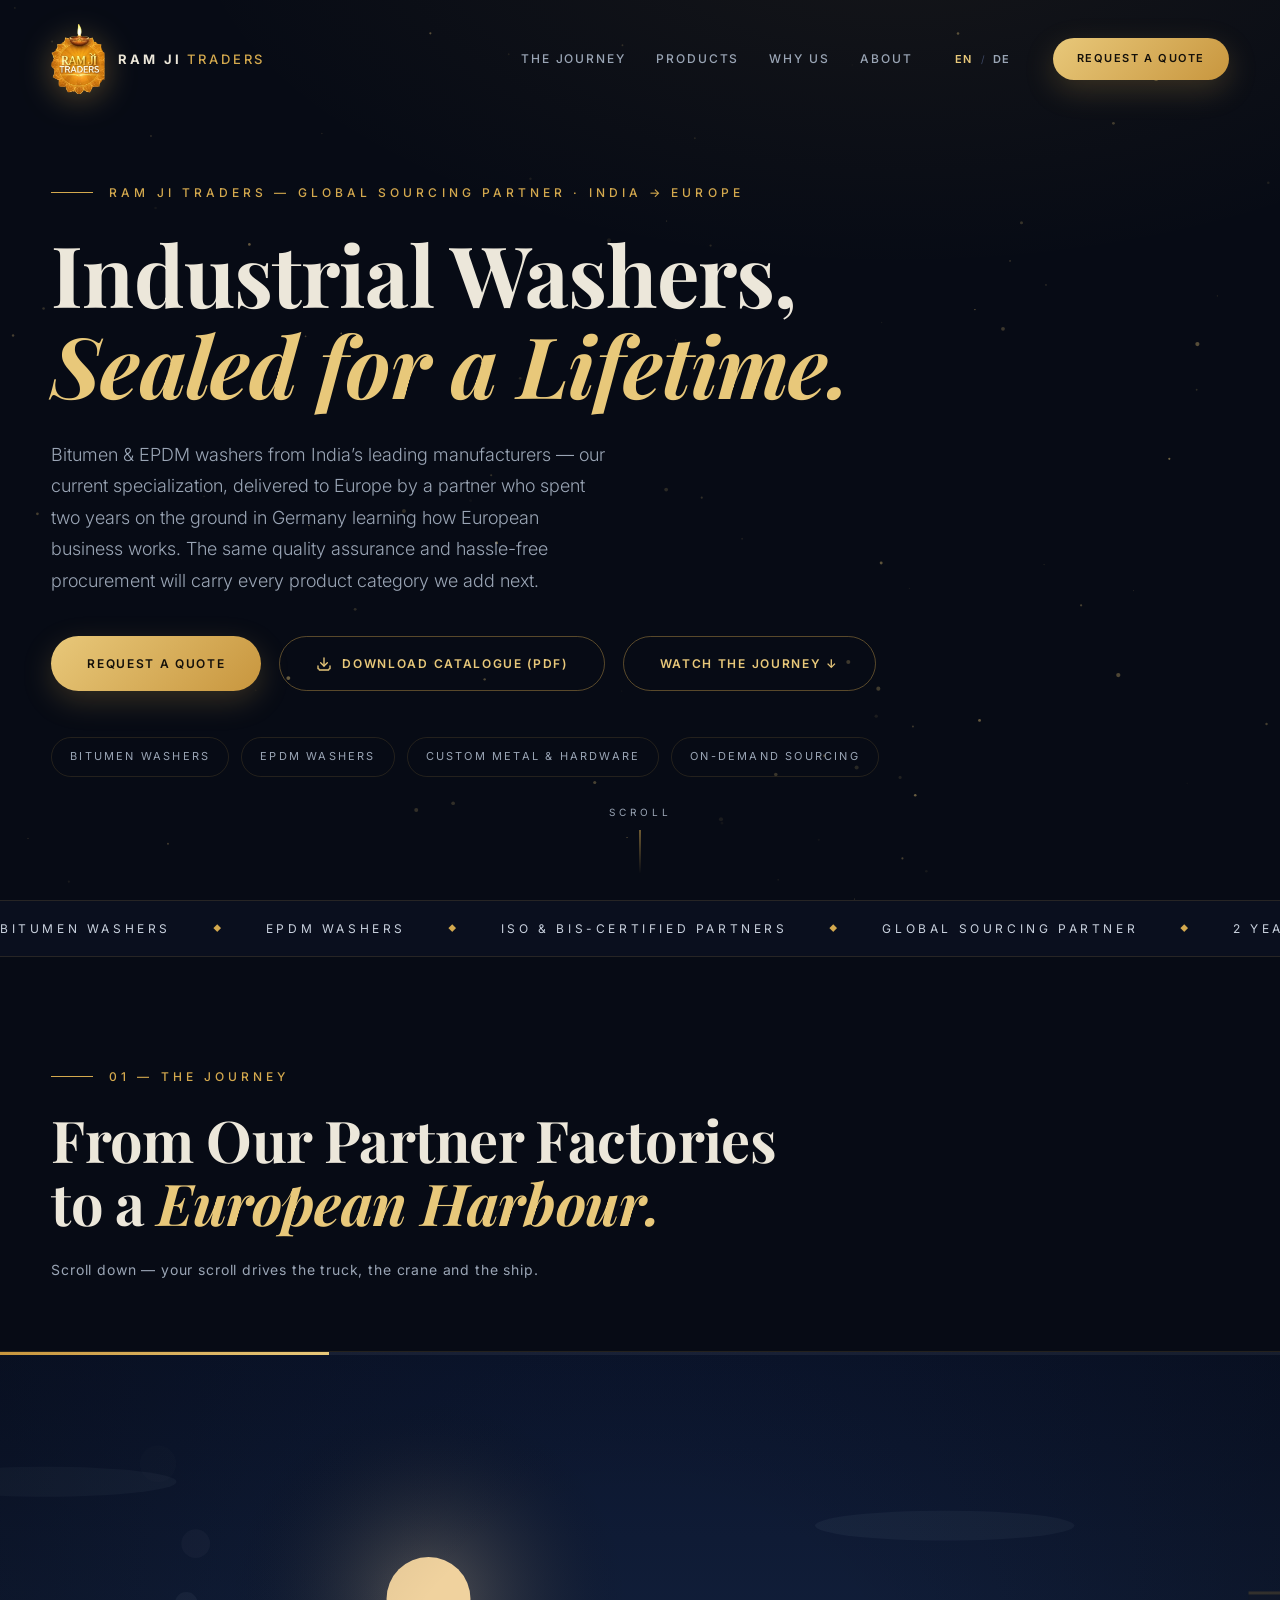
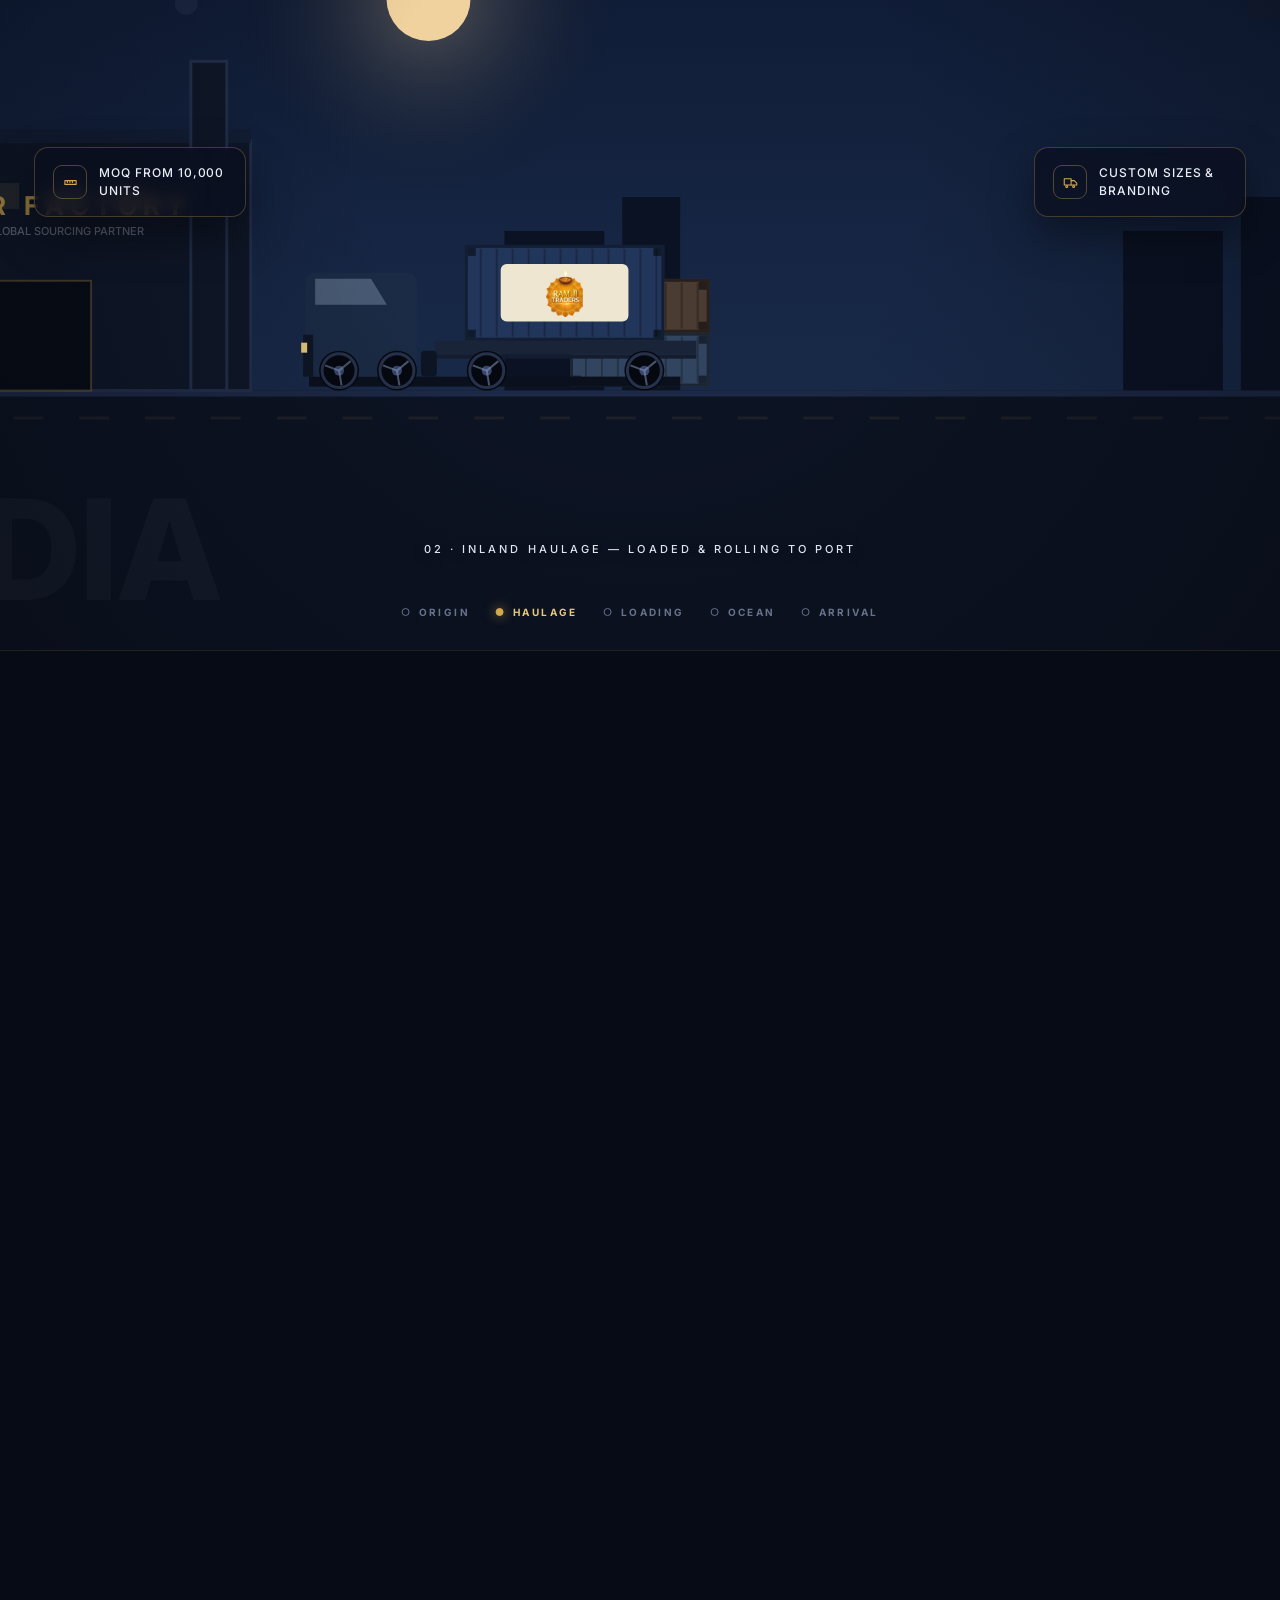
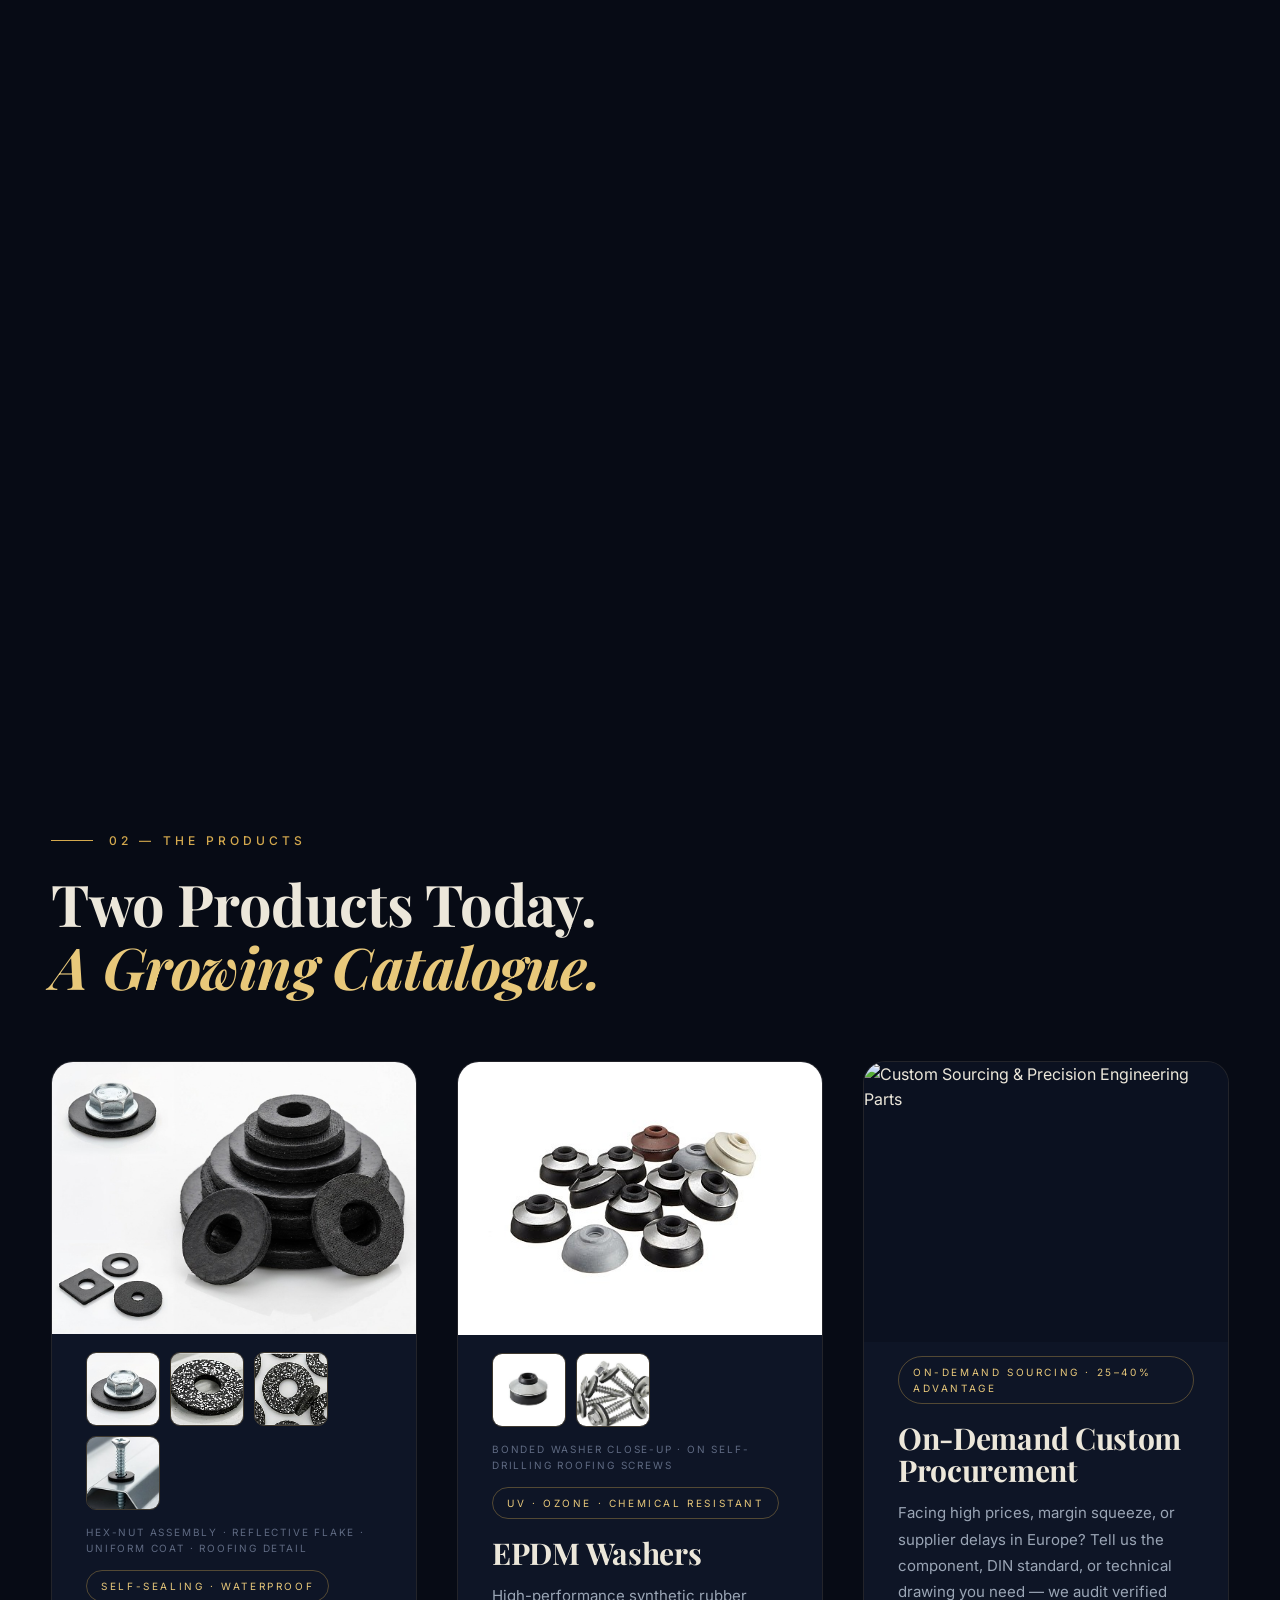
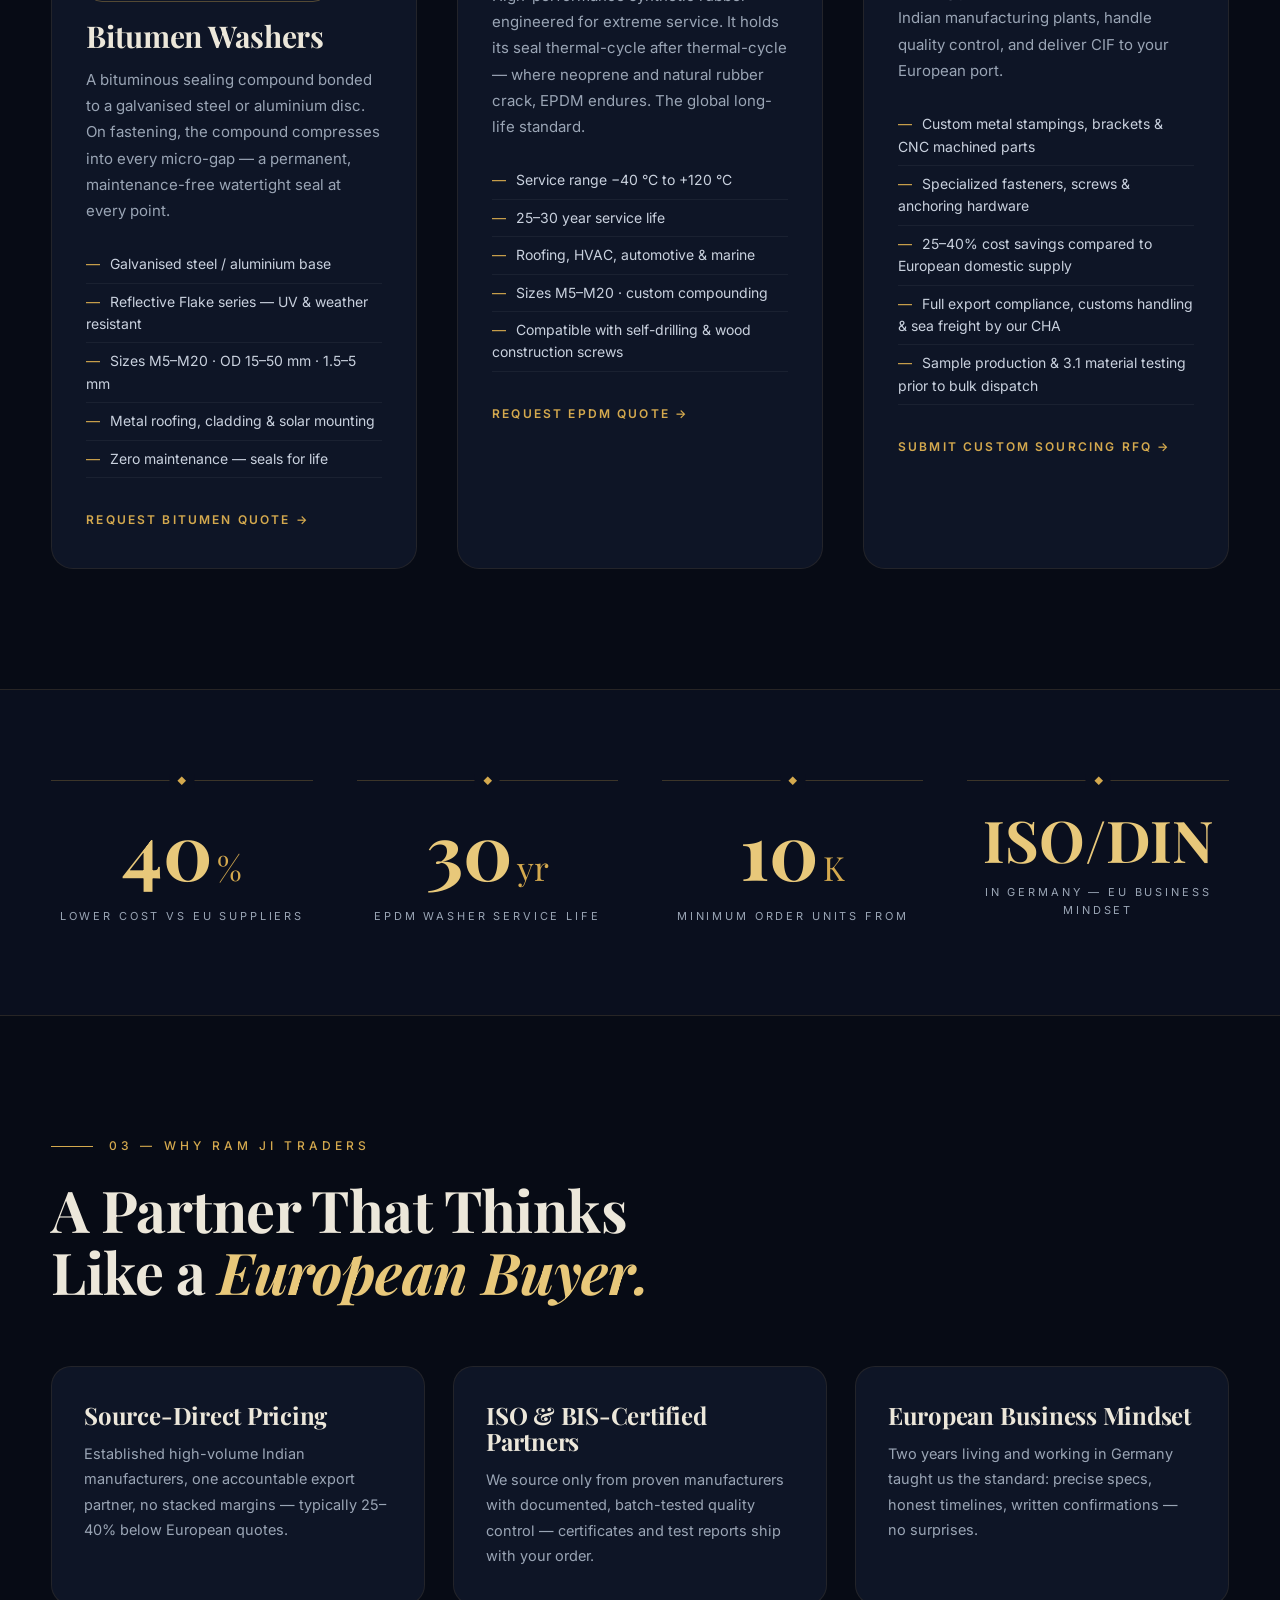
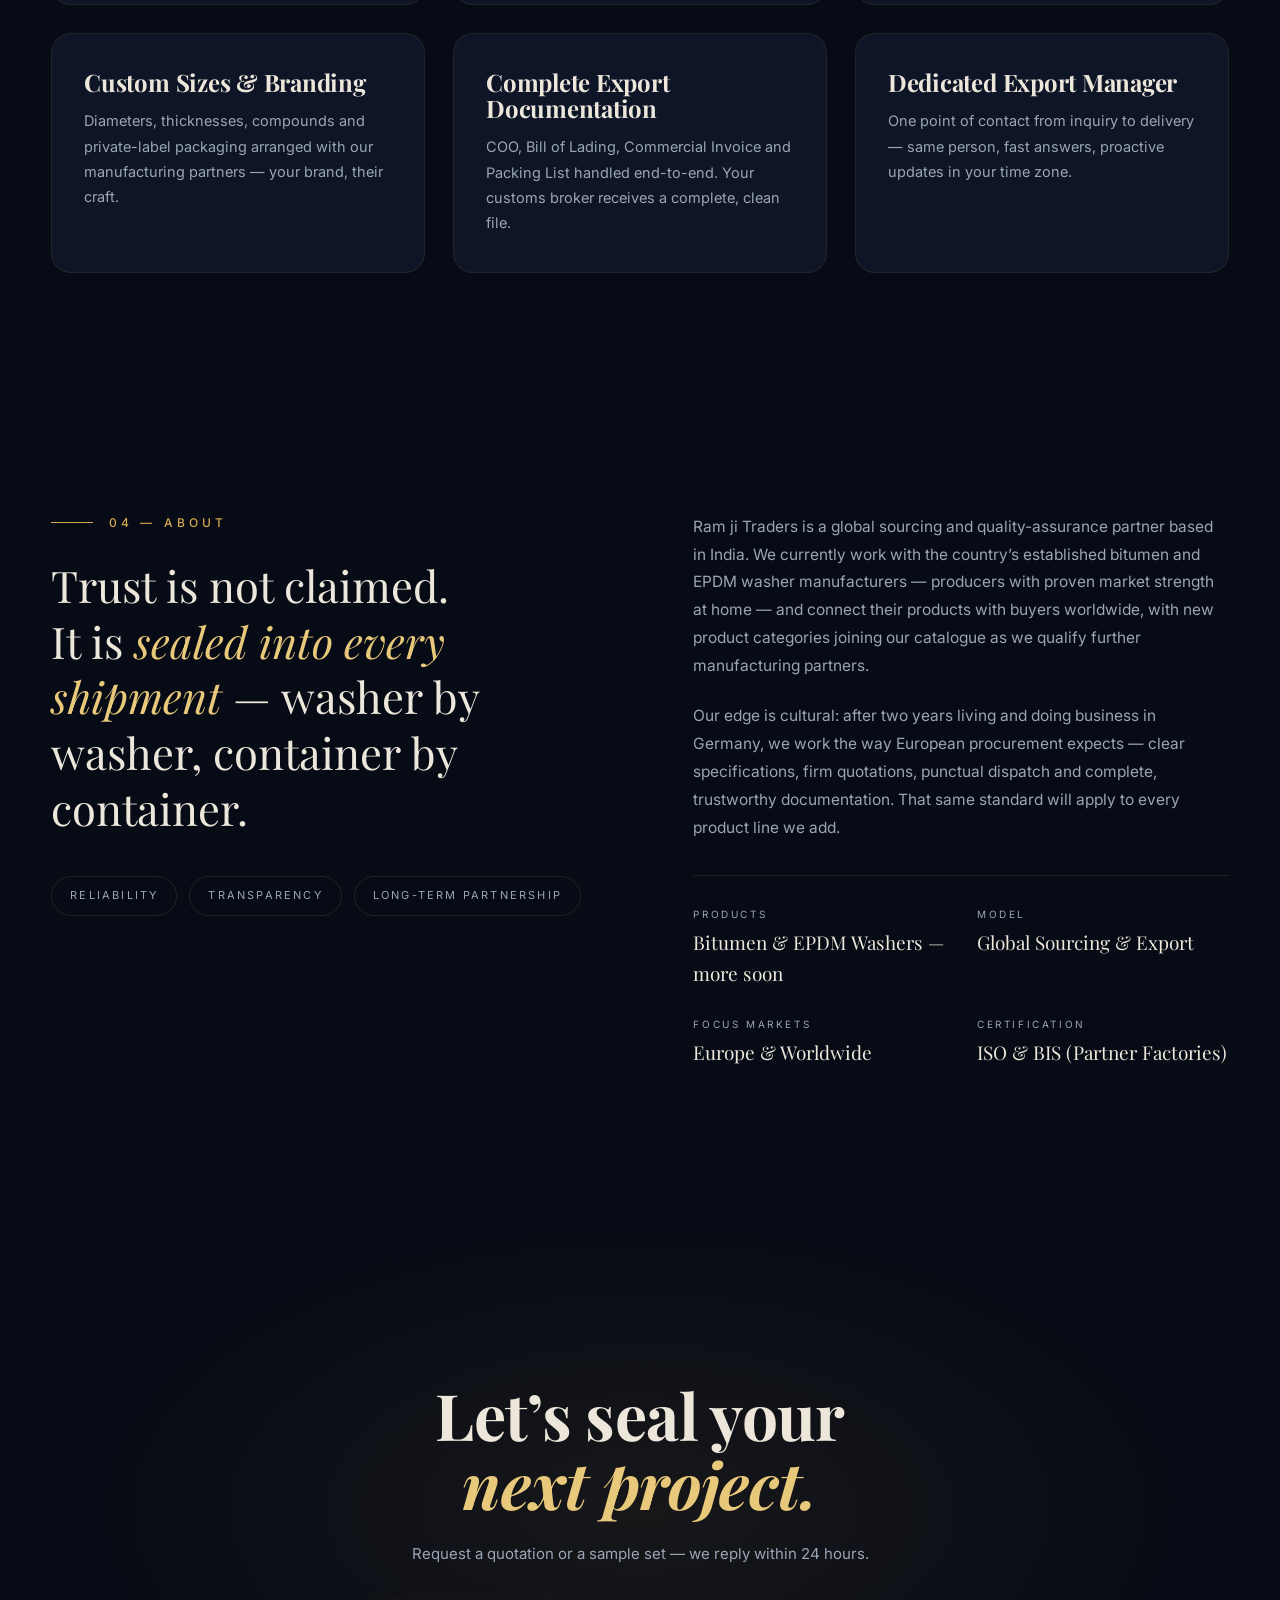
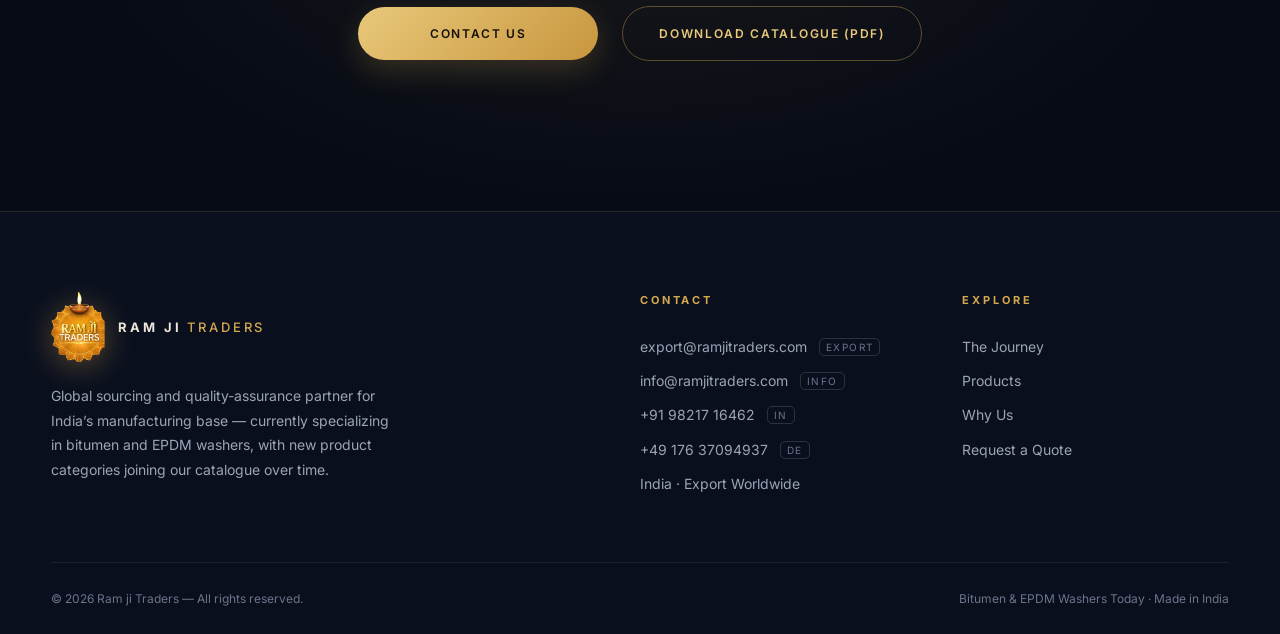
==== index.html @ 1f3577f3 "Update index.html" ====
<!doctype html>
<!--
  ============================================================
  RAM JI TRADERS — Website (index.html)
  Global Sourcing Partner & Merchant Exporter · India → Europe
  ============================================================
-->
<html lang="en">
<head>
<meta charset="utf-8">
<meta name="viewport" content="width=device-width, initial-scale=1">
<title>Ram ji Traders — Global Sourcing Partner & Exporter | India → Europe</title>
<meta name="description" content="Ram ji Traders is a direct global sourcing partner exporting certified industrial products, sealing washers (M5–M20), and custom metal parts from India to Europe with 25–40% cost savings.">
<meta name="keywords" content="global sourcing partner, India export Europe, bitumen washers, EPDM washers, industrial components India, sealing washers, custom metal sourcing, Ram ji Traders">
<link rel="canonical" href="https://ramjitraders.com/">
<!-- Social preview (LinkedIn / WhatsApp / X) -->
<meta property="og:type" content="website">
<meta property="og:site_name" content="Ram ji Traders">
<meta property="og:title" content="Ram ji Traders — Global Sourcing Partner · India → Europe">
<meta property="og:description" content="Direct industrial sourcing from certified Indian manufacturers to Europe. 25–40% cost savings · ISO, DIN compliance · Fast dispatch & CIF European ports.">
<meta property="og:url" content="https://ramjitraders.com/">
<meta property="og:image" content="https://ramjitraders.com/assets/og-cover.jpg">
<meta property="og:image:width" content="1200"><meta property="og:image:height" content="630">
<meta name="twitter:card" content="summary_large_image">
<meta name="twitter:title" content="Ram ji Traders — Global Sourcing Partner · India → Europe">
<meta name="twitter:description" content="Direct industrial sourcing from certified Indian manufacturers to Europe with 25–40% cost advantage.">
<meta name="twitter:image" content="https://ramjitraders.com/assets/og-cover.jpg">
<link rel="icon" type="image/png" href="assets/logo-tile.png">
<link rel="preconnect" href="https://fonts.googleapis.com">
<link rel="preconnect" href="https://fonts.gstatic.com" crossorigin>
<link href="https://fonts.googleapis.com/css2?family=Playfair+Display:ital,wght@0,500;0,600;0,700;0,800;1,500;1,600&family=Inter:wght@300;400;500;600;700&display=swap" rel="stylesheet">
<link rel="stylesheet" href="css/style.css?v=8">
</head>
<body>

<!-- ══════════ NAV ══════════ -->
<header class="site-nav" id="siteNav">
  <div class="container nav-inner">
    <a class="brand" href="index.html">
      <span class="logo-mark"><img src="assets/logo.png?v=8" alt="Ram ji Traders"></span>
      <span class="brand-word">RAM JI <em>TRADERS</em></span>
    </a>
    <nav class="nav-links" aria-label="Primary">
      <a href="#journey" data-i18n="nav.journey">The Journey</a>
      <a href="#products" data-i18n="nav.products">Products &amp; Sourcing</a>
      <a href="#why" data-i18n="nav.why">Why Us</a>
      <a href="#about" data-i18n="nav.about">About</a>
    </nav>
    <div class="lang-switch nav-lang" role="group" aria-label="Language / Sprache">
      <button type="button" class="lang-btn on" data-lang="en">EN</button><i>/</i><button type="button" class="lang-btn" data-lang="de">DE</button>
    </div>
    <a class="btn btn-gold btn-sm nav-cta" href="contact.html" data-i18n="nav.quote">Request Sourcing / Quote</a>
    <button class="nav-toggle" id="navToggle" aria-label="Menu"><span></span><span></span><span></span></button>
  </div>
</header>
<div class="mobile-menu" id="mobileMenu">
  <a href="#journey" data-i18n="nav.journey">The Journey</a>
  <a href="#products" data-i18n="nav.products">Products &amp; Sourcing</a>
  <a href="#why" data-i18n="nav.why">Why Us</a>
  <a href="#about" data-i18n="nav.about">About</a>
  <a class="m-cta" href="contact.html" data-i18n="nav.quote">Request Sourcing / Quote</a>
  <div class="lang-switch" role="group" aria-label="Language / Sprache">
    <button type="button" class="lang-btn on" data-lang="en">EN</button><i>/</i><button type="button" class="lang-btn" data-lang="de">DE</button>
  </div>
</div>

<!-- ══════════ HERO ══════════ -->
<section class="hero" id="top">
  <canvas id="heroParticles" aria-hidden="true"></canvas>
  <div class="container hero-inner">
    <p class="kicker reveal" data-i18n="hero.kicker">Ram ji Traders — Global Sourcing Partner · India → Europe</p>
    <h1 class="reveal" data-delay="0.1" data-i18n-html="hero.title">What Products Are Costing You<br><em class="gold-i">Too Much in Europe?</em></h1>
    <p class="hero-sub reveal" data-delay="0.2" data-i18n="hero.sub">We bridge your supply gaps with direct manufacturer exports from India. From specialized sealing washers (M5–M20) to custom metal stampings and on-demand components — tell us what products you need, and we source them 25–40% cheaper with strict ISO/DIN compliance.</p>
    <div class="cta-row reveal" data-delay="0.3">
      <a class="btn btn-gold" href="contact.html" data-i18n="nav.quote">Tell Us What You Need</a>
      <a class="btn btn-ghost btn-pdf" href="Ramji-Traders-Product-Brochure.pdf" download>
        <svg viewBox="0 0 24 24" fill="none" stroke="currentColor" stroke-width="2" stroke-linecap="round" stroke-linejoin="round" aria-hidden="true"><path d="M21 15v4a2 2 0 0 0-2 2H5a2 2 0 0 0-2-2v-4"/><polyline points="7 10 12 15 17 10"/><line x1="12" y1="15" x2="12" y2="3"/></svg>
        <span data-i18n="btn.brochure">Download Catalogue (PDF)</span>
      </a>
      <a class="btn btn-ghost" href="#products" data-i18n="hero.cta2">Explore Capabilities ↓</a>
    </div>
    <div class="hero-chips reveal" data-delay="0.4">
      <span data-i18n="chip.bitumen">Bitumen Sealing Washers</span>
      <span data-i18n="chip.epdm">EPDM Composite Washers</span>
      <span data-i18n="chip.stampings">Custom Metal &amp; Hardware</span>
      <span data-i18n="chip.custom">On-Demand Sourcing</span>
    </div>
  </div>
  <div class="scroll-hint" aria-hidden="true"><span data-i18n="ui.scroll">SCROLL</span><i></i></div>
</section>

<!-- ══════════ TICKER ══════════ -->
<div class="ticker" aria-hidden="true">
  <div class="ticker-track">
    <span data-i18n="tick.1">Global Sourcing Partner</span>
    <span data-i18n="tick.2">Bitumen &amp; EPDM Washers</span>
    <span data-i18n="tick.3">Custom Metal Stampings</span>
    <span data-i18n="tick.4">25–40% Margin Advantage</span>
    <span data-i18n="tick.5">ISO &amp; BIS-Certified Factories</span>
    <span data-i18n="tick.6">On-Demand Custom Procurement</span>
    <span data-i18n="tick.7">Direct Ocean Freight to Europe</span>
    <span data-i18n="tick.1">Global Sourcing Partner</span>
    <span data-i18n="tick.2">Bitumen &amp; EPDM Washers</span>
    <span data-i18n="tick.3">Custom Metal Stampings</span>
    <span data-i18n="tick.4">25–40% Margin Advantage</span>
    <span data-i18n="tick.5">ISO &amp; BIS-Certified Factories</span>
    <span data-i18n="tick.6">On-Demand Custom Procurement</span>
    <span data-i18n="tick.7">Direct Ocean Freight to Europe</span>
  </div>
</div>

<!-- ══════════ THE JOURNEY (SCROLL ANIMATION) ══════════ -->
<section class="journey" id="journey">
  <div class="container journey-head">
    <p class="kicker reveal" data-i18n="j.kicker">01 — The Journey</p>
    <h2 class="reveal" data-delay="0.1" data-i18n-html="j.title">From Certified Indian Mills<br>to a <em class="gold-i">European Harbour.</em></h2>
    <p class="journey-note reveal" data-delay="0.2" data-i18n="j.note">Scroll down — your scroll drives the truck, the crane and the ship.</p>
  </div>

  <div class="journey-track" id="journeyTrack">
    <div class="journey-sticky">
      <canvas id="journeyCanvas">Your browser does not support canvas.</canvas>
      <div class="journey-progress"><span id="journeyBar"></span></div>
      <aside class="j-badge left" id="jBadgeL"><span class="jb-ico" id="jIcoL"></span><span class="jb-t" id="jTextL"></span></aside>
      <aside class="j-badge right" id="jBadgeR"><span class="jb-ico" id="jIcoR"></span><span class="jb-t" id="jTextR"></span></aside>

      <div class="j-caption" id="jCaption"></div>

      <div class="j-chapters" id="jChapters">
        <span class="jc"><i></i><b data-i18n="ch.1">Origin</b></span>
        <span class="jc"><i></i><b data-i18n="ch.2">Haulage</b></span>
        <span class="jc"><i></i><b data-i18n="ch.3">Loading</b></span>
        <span class="jc"><i></i><b data-i18n="ch.4">Ocean</b></span>
        <span class="jc"><i></i><b data-i18n="ch.5">Arrival</b></span>
      </div>

      <div class="j-hint" id="jHint" data-i18n="j.hint">Keep scrolling to move ↓</div>

      <div class="j-final" id="jFinal">
        <p class="kicker" data-i18n="jf.kicker">All From One Hand</p>
        <h3 data-i18n-html="jf.title">Manufactured in India.<br><em class="gold-i">Delivered across Europe.</em></h3>
        <p class="j-final-sub" data-i18n="jf.sub">One accountable export partner — from India’s heavy production lines directly to your warehouse door.</p>
        <div class="cta-row center" style="display:flex;gap:20px;justify-content:center;margin-top:28px;">
          <a class="btn btn-gold" href="contact.html" data-i18n="jf.btn1">Request Custom Sourcing</a>
          <a class="btn btn-ghost" href="#products" data-i18n="jf.btn2">Explore Product Lines ↓</a>
        </div>
      </div>
    </div>
  </div>
</section>

<!-- ══════════ PRODUCTS & SOURCING ══════════ -->
<section class="section products" id="products">
  <div class="container">
    <p class="kicker reveal" data-i18n="p.kicker">02 — Sourcing Capabilities</p>
    <h2 class="reveal" data-delay="0.1" data-i18n-html="p.title">Core Specializations &amp;<br><em class="gold-i">Custom Sourcing.</em></h2>

    <div class="products-grid">
      <!-- PRODUCT CARD 1 — BITUMEN -->
      <article class="product-card reveal" data-delay="0.15" id="bitumen">
        <div class="p-media has-img">
          <img src="assets/products/bitumen/bitumen-hero.jpg" alt="Bitumen washers — full size range with hex bolt assemblies" loading="lazy">
        </div>
        <div class="p-thumbs">
          <img src="assets/products/bitumen/bitumen-single.jpg" alt="Bitumen washer with hex nut — close-up" loading="lazy">
          <img src="assets/products/bitumen/bitumen-flake.jpg" alt="Reflective Flake series bitumen washer" loading="lazy">
          <img src="assets/products/bitumen/bitumen-macro.jpg" alt="Uniform coating — overhead macro" loading="lazy">
          <img src="assets/products/bitumen/bitumen-application.jpg" alt="Bitumen washer sealing a roofing screw" loading="lazy">
          <span class="p-thumbs-cap" data-i18n="pb.thumbcap">Hex-nut assembly · Reflective Flake · Uniform coat · Roofing detail</span>
        </div>
        <div class="p-body">
          <span class="p-tag" data-i18n="pb.tag">Self-Sealing · Waterproof</span>
          <h3 data-i18n="pb.h3">Bitumen Sealing Washers</h3>
          <p data-i18n="pb.desc">A bituminous sealing compound bonded to a galvanised steel or aluminium disc. On fastening, the compound compresses into every micro-gap — a permanent, maintenance-free watertight seal at every screw point.</p>
          <ul class="p-specs">
            <li data-i18n="pb.s1">Galvanised steel / aluminium base</li>
            <li data-i18n="pb.s2">Reflective Flake series — UV &amp; weather resistant</li>
            <li data-i18n="pb.s3">Sizes M5–M20 · OD 15–50 mm · 1.5–5 mm thickness</li>
            <li data-i18n="pb.s4">Metal roofing, trapezoidal profiles, cladding &amp; solar mounting</li>
            <li data-i18n="pb.s5">Zero maintenance — seals for 25–30+ years</li>
          </ul>
          <a class="p-link" href="contact.html?product=bitumen" data-i18n="pb.link">Request Bitumen Quote →</a>
        </div>
      </article>

      <!-- PRODUCT CARD 2 — EPDM -->
      <article class="product-card reveal" data-delay="0.2" id="epdm">
        <div class="p-media has-img">
          <img src="assets/products/epdm/epdm-group.jpg" alt="EPDM washers — sizes, materials & bonded metal discs" loading="lazy">
        </div>
        <div class="p-thumbs">
          <img src="assets/products/epdm/epdm-single.jpg" alt="Bonded EPDM washer on stainless backing" loading="lazy">
          <img src="assets/products/epdm/epdm-screws.jpg" alt="EPDM washers on self-drilling roofing screws" loading="lazy">
          <span class="p-thumbs-cap" data-i18n="pe.thumbcap">Bonded washer close-up · On self-drilling roofing screws</span>
        </div>
        <div class="p-body">
          <span class="p-tag" data-i18n="pe.tag">UV · Ozone · Chemical Resistant</span>
          <h3 data-i18n="pe.h3">EPDM Composite Washers</h3>
          <p data-i18n="pe.desc">High-performance synthetic rubber bonded to stainless or galvanised backing, engineered for extreme weather service. It holds elasticity thermal-cycle after thermal-cycle without cracking.</p>
          <ul class="p-specs">
            <li data-i18n="pe.s1">Service range −40 °C to +120 °C</li>
            <li data-i18n="pe.s2">25–30 year service life — UV &amp; ozone proof</li>
            <li data-i18n="pe.s3">Metal roofing, HVAC, facade engineering &amp; automotive</li>
            <li data-i18n="pe.s4">Sizes M5–M20 · Custom vulcanisation &amp; compounding</li>
            <li data-i18n="pe.s5">Compatible with self-drilling &amp; wood construction screws</li>
          </ul>
          <a class="p-link" href="contact.html?product=epdm" data-i18n="pe.link">Request EPDM Quote →</a>
        </div>
      </article>

      <!-- PRODUCT CARD 3 — CUSTOM SOURCING -->
      <article class="product-card reveal" data-delay="0.25" id="custom">
        <div class="p-media has-img">
          <img src="assets/products/custom-sourcing.jpg" alt="Custom Sourcing & Precision Engineering Parts" loading="lazy" style="height:280px;object-fit:cover;">
        </div>
        <div class="p-body">
          <span class="p-tag" data-i18n="px.tag">On-Demand Sourcing · 25–40% Advantage</span>
          <h3 data-i18n="px.h3">On-Demand Custom Procurement</h3>
          <p data-i18n="px.desc">Facing high prices, margin squeeze, or supplier delays in Europe? Tell us the component, DIN standard, or technical drawing you need — we audit verified Indian manufacturing plants, handle quality control, and deliver CIF to your European port.</p>
          <ul class="p-specs">
            <li data-i18n="px.s1">Custom metal stampings, brackets &amp; CNC machined parts</li>
            <li data-i18n="px.s2">Specialized fasteners, screws &amp; anchoring hardware</li>
            <li data-i18n="px.s3">25–40% cost savings compared to European domestic supply</li>
            <li data-i18n="px.s4">Full export compliance, customs handling &amp; sea freight by our CHA</li>
            <li data-i18n="px.s5">Sample production &amp; 3.1 material testing prior to bulk dispatch</li>
          </ul>
          <a class="p-link" href="contact.html?product=custom" data-i18n="px.link">Submit Custom Sourcing RFQ →</a>
        </div>
      </article>
    </div>
  </div>
</section>

<!-- ══════════ STATS ══════════ -->
<section class="section stats-sec">
  <div class="container stats-grid">
    <div class="stat reveal"><div class="stat-top"><span class="stat-num" data-count="40">0</span><span class="stat-suf">%</span></div><div class="stat-lab" data-i18n="st.1">Cost savings vs EU suppliers</div></div>
    <div class="stat reveal" data-delay="0.1"><div class="stat-top"><span class="stat-num" data-count="30">0</span><span class="stat-suf">yr</span></div><div class="stat-lab" data-i18n="st.2">Component service life</div></div>
    <div class="stat reveal" data-delay="0.2"><div class="stat-top"><span class="stat-num" data-count="10">0</span><span class="stat-suf">K</span></div><div class="stat-lab" data-i18n="st.3">Minimum order units (MOQ)</div></div>
    <div class="stat reveal" data-delay="0.3"><div class="stat-top"><span class="stat-num" style="font-size:clamp(40px,4.5vw,60px)">ISO/DIN</span></div><div class="stat-lab" data-i18n="st.4">Certified manufacturing quality</div></div>
  </div>
</section>

<!-- ══════════ WHY US ══════════ -->
<section class="section why" id="why">
  <div class="container">
    <p class="kicker reveal" data-i18n="w.kicker">03 — Why Ram ji Traders</p>
    <h2 class="reveal" data-delay="0.1" data-i18n-html="w.title">A Sourcing Partner That Thinks<br>Like a <em class="gold-i">European Buyer.</em></h2>
    <div class="why-grid">
      <div class="why-card reveal">
        <h4 data-i18n="w1t">Source-Direct Pricing</h4>
        <p data-i18n="w1p">Established high-volume Indian manufacturers, one accountable export partner, zero stacked broker markups — typically 25–40% below European wholesale quotes.</p>
      </div>
      <div class="why-card reveal" data-delay="0.1">
        <h4 data-i18n="w2t">ISO &amp; DIN Compliance</h4>
        <p data-i18n="w2p">We source only from proven manufacturers with documented, batch-tested quality control — EN 10204 3.1 certificates and test reports ship with every container.</p>
      </div>
      <div class="why-card reveal" data-delay="0.2">
        <h4 data-i18n="w3t">European Business Mindset</h4>
        <p data-i18n="w3p">Founder on the ground in Germany. We work the way European procurement expects: precise technical specs, reliable timelines, and transparent communication.</p>
      </div>
      <div class="why-card reveal" data-delay="0.3">
        <h4 data-i18n="w4t">Free Sample Kits</h4>
        <p data-i18n="w4p">Test the material before you commit. We provide free sample boxes for material and laboratory testing — zero obligation.</p>
      </div>
      <div class="why-card reveal" data-delay="0.4">
        <h4 data-i18n="w5t">Seamless Export Logistics</h4>
        <p data-i18n="w5p">Direct ocean freight coordination from Nhava Sheva &amp; Mundra to Hamburg, Rotterdam, or Antwerp. Complete export customs &amp; shipping documentation handled end-to-end.</p>
      </div>
      <div class="why-card reveal" data-delay="0.5">
        <h4 data-i18n="w6t">Open Sourcing Portal</h4>
        <p data-i18n="w6p">Not limited to standard catalogue items. Tell us what product or material is costing you too much in Europe — we source and export it for you.</p>
      </div>
    </div>
  </div>
</section>

<!-- ══════════ ABOUT ══════════ -->
<section class="section about" id="about">
  <div class="container about-grid">
    <div class="reveal">
      <p class="kicker" data-i18n="a.kicker">04 — About</p>
      <p class="about-big" data-i18n-html="a.big">Direct access to India’s<br><em class="gold-i">manufacturing strength.</em></p>
      <div class="chips-row">
        <span data-i18n="a.chip1">Reliability</span><span data-i18n="a.chip2">Transparency</span><span data-i18n="a.chip3">Direct Factory Sourcing</span>
      </div>
    </div>
    <div class="reveal" data-delay="0.15">
      <p class="about-p" data-i18n="a.p1">Ram ji Traders is an international merchant export and global sourcing partner bridging India’s high-precision manufacturing corridors with European industry.</p>
      <p class="about-p" data-i18n="a.p2">Founded by Arya, based in Germany and operating with deep local roots across India's industrial hubs, we eliminate trading intermediaries so European businesses get factory-direct pricing with European compliance.</p>
      <dl class="facts">
        <div><dt data-i18n="a.dt1">Core Lines</dt><dd data-i18n="a.dd1">Washers &amp; Custom Sourcing</dd></div>
        <div><dt data-i18n="a.dt2">Model</dt><dd data-i18n="a.dd2">Global Sourcing &amp; Export</dd></div>
        <div><dt data-i18n="a.dt3">Focus Markets</dt><dd data-i18n="a.dd3">Europe &amp; Worldwide</dd></div>
        <div><dt data-i18n="a.dt4">Incoterms</dt><dd data-i18n="a.dd4">FOB India / CIF Europe</dd></div>
      </dl>
    </div>
  </div>
</section>

<!-- ══════════ CTA BAND ══════════ -->
<section class="cta-band">
  <div class="container reveal">
    <h2 data-i18n-html="c.title">Have a Sourcing Requirement or<br><em class="gold-i">Need a Competitive Benchmark?</em></h2>
    <p data-i18n="c.p">Send us your technical drawings, standard specs (DIN/ISO/EN), or sample requirements. We respond within 24 hours.</p>
    <div class="cta-row center" style="display:flex;gap:24px;justify-content:center;align-items:center;flex-wrap:wrap;margin-top:32px;">
      <a class="btn btn-gold btn-lg" href="contact.html" data-i18n="c.btn" style="min-width:240px;">Submit Sourcing RFQ</a>
      <a class="btn btn-ghost btn-pdf btn-lg" href="Ramji-Traders-Product-Brochure.pdf" download data-i18n="btn.brochure" style="min-width:240px;">Download Brochure (PDF)</a>
    </div>
  </div>
</section>

<!-- ══════════ FOOTER ══════════ -->
<footer class="footer">
  <div class="container footer-grid">
    <div class="f-brand">
      <a class="brand" href="index.html">
        <span class="logo-mark"><img src="assets/logo.png?v=8" alt="Ram ji Traders"></span>
        <span class="brand-word">RAM JI <em>TRADERS</em></span>
      </a>
      <p data-i18n="f.brand">Global sourcing partner and merchant exporter connecting India’s leading industrial manufacturers with buyers across Europe and worldwide.</p>
    </div>
    <div class="f-col">
      <h5 data-i18n="f.contact">Contact</h5>
      <a href="mailto:export@ramjitraders.com">export@ramjitraders.com <i class="f-tag">EXPORT</i></a>
      <a href="mailto:info@ramjitraders.com">info@ramjitraders.com <i class="f-tag">INFO</i></a>
      <a href="tel:+919821716462">+91 98217 16462 <i class="f-tag">IN</i></a>
      <a href="tel:+4917637094937">+49 176 37094937 <i class="f-tag">DE</i></a>
      <span data-i18n="f.base">India · Export Worldwide</span>
    </div>
    <div class="f-col">
      <h5 data-i18n="f.explore">Explore</h5>
      <a href="index.html#journey" data-i18n="nav.journey">The Journey</a>
      <a href="index.html#products" data-i18n="nav.products">Products &amp; Sourcing</a>
      <a href="index.html#why" data-i18n="nav.why">Why Us</a>
      <a href="contact.html" data-i18n="nav.quote">Request Sourcing</a>
    </div>
  </div>
  <div class="container f-small">
    <span>© <span id="yr">2026</span> Ram ji Traders — <span data-i18n="f.rights">All rights reserved.</span></span>
    <span data-i18n="f.madein">Global Sourcing Partner · Made in India</span>
  </div>
</footer>

<script src="js/main.js?v=8"></script>
<script src="js/i18n.js?v=8"></script>
<script src="js/journey.js?v=8"></script>
</body>
</html>
---- css/style.css ----
/* ══════════════════════════════════════════════
   RAM JI TRADERS — style.css
   Dark editorial theme · navy & gold
   ══════════════════════════════════════════════ */
:root{
  --bg:#070b15;
  --bg2:#0a0f1e;
  --panel:#0e1526;
  --line:rgba(212,169,78,.14);
  --gold:#d4a94e;
  --gold2:#e8c87a;
  --ink:#ece7da;
  --mut:#9aa5b5;
  --font-d:'Playfair Display', Georgia, 'Times New Roman', serif;
  --font-b:'Inter', system-ui, -apple-system, 'Segoe UI', Roboto, sans-serif;
}
*{margin:0;padding:0;box-sizing:border-box}
html{scroll-behavior:smooth;scroll-padding-top:92px}
body{
  background:var(--bg);color:var(--ink);
  font-family:var(--font-b);font-weight:400;font-size:16px;line-height:1.6;
  -webkit-font-smoothing:antialiased;overflow-x:hidden;
}
::selection{background:rgba(212,169,78,.85);color:#14100a}
::-webkit-scrollbar{width:10px}
::-webkit-scrollbar-track{background:#0a0f1e}
::-webkit-scrollbar-thumb{background:#24304e;border-radius:6px}
::-webkit-scrollbar-thumb:hover{background:#34426a}
img{max-width:100%;display:block}
a{color:inherit;text-decoration:none}

.container{width:min(1200px,92%);margin:0 auto}
.section{padding:120px 0}
section[id]{scroll-margin-top:92px}

h1,h2,h3,h4{font-family:var(--font-d);font-weight:700;line-height:1.08;color:var(--ink);letter-spacing:-.01em}
h2{font-size:clamp(2.2rem,4.6vw,3.6rem);margin:22px 0 0}
.gold-i{font-style:italic;color:var(--gold2)}

.kicker{
  font-size:12px;letter-spacing:.34em;text-transform:uppercase;color:var(--gold);
  display:flex;align-items:center;gap:16px;font-weight:500;
}
.kicker::before{content:'';width:42px;height:1px;background:var(--gold);flex:none}

/* ── Buttons ─────────────────────────────── */
.btn{
  display:inline-flex;align-items:center;justify-content:center;gap:10px;
  font-size:12px;font-weight:600;letter-spacing:.14em;text-transform:uppercase;
  padding:17px 36px;border-radius:999px;cursor:pointer;border:0;
  transition:transform .35s cubic-bezier(.2,.8,.3,1), box-shadow .35s, background .35s, color .35s;
  white-space:nowrap;
}
.btn-gold{background:linear-gradient(135deg,#e8c87a,#c8963e);color:#14100a;box-shadow:0 10px 30px rgba(212,169,78,.22)}
.btn-gold:hover{transform:translateY(-3px);box-shadow:0 18px 44px rgba(212,169,78,.34)}
.btn-ghost{border:1px solid rgba(212,169,78,.4);color:var(--gold2);background:transparent}
.btn-ghost:hover{transform:translateY(-3px);background:rgba(212,169,78,.08)}
.btn-sm{padding:12px 24px;font-size:11px}
.btn-wide{width:100%}
.cta-row{display:flex;gap:18px;flex-wrap:wrap;margin-top:40px}
.cta-row.center{justify-content:center}

/* ── Reveal on scroll ────────────────────── */
.reveal{opacity:0;transform:translateY(30px);transition:opacity .9s cubic-bezier(.2,.7,.3,1),transform .9s cubic-bezier(.2,.7,.3,1)}
.reveal.in{opacity:1;transform:none}
@media (prefers-reduced-motion: reduce){.reveal{transition:none;opacity:1;transform:none}}

/* ── Nav ─────────────────────────────────── */
.site-nav{position:fixed;inset:0 0 auto 0;z-index:100;padding:24px 0;transition:padding .4s,background .4s,border-color .4s;border-bottom:1px solid transparent}
.site-nav.scrolled{padding:12px 0;background:rgba(7,11,21,.86);backdrop-filter:blur(14px);-webkit-backdrop-filter:blur(14px);border-bottom-color:rgba(212,169,78,.12)}
.nav-inner{display:flex;align-items:center;gap:36px}
.brand{display:flex;align-items:center;gap:13px}
/* brand emblem — transparent, no block, sized to be clearly readable */
.logo-mark{position:relative;width:54px;height:70px;flex:none;display:grid;place-items:center;transition:width .4s ease,height .4s ease}
.logo-mark img{position:relative;width:100%;height:100%;object-fit:contain;z-index:2;filter:drop-shadow(0 5px 16px rgba(212,169,78,.38))}
.site-nav.scrolled .logo-mark{width:40px;height:52px}
.brand-word{font-size:13px;font-weight:700;letter-spacing:.22em}
.brand-word em{font-style:normal;color:var(--gold);font-weight:500}
.nav-links{display:flex;gap:30px;margin-left:auto}
.nav-links a{font-size:12px;font-weight:500;letter-spacing:.16em;text-transform:uppercase;color:var(--mut);position:relative;padding:6px 0;transition:color .3s}
.nav-links a::after{content:'';position:absolute;left:0;bottom:0;width:0;height:1px;background:var(--gold);transition:width .35s}
.nav-links a:hover{color:var(--gold2)}
.nav-links a:hover::after{width:100%}
.nav-toggle{display:none;background:none;border:0;cursor:pointer;width:40px;height:40px;position:relative;z-index:110}
.nav-toggle span{display:block;width:22px;height:2px;background:var(--ink);margin:5px auto;transition:.35s}
.nav-toggle.x span:nth-child(1){transform:translateY(7px) rotate(45deg)}
.nav-toggle.x span:nth-child(2){opacity:0}
.nav-toggle.x span:nth-child(3){transform:translateY(-7px) rotate(-45deg)}
.mobile-menu{position:fixed;inset:0;z-index:99;background:rgba(7,11,21,.97);backdrop-filter:blur(10px);display:flex;flex-direction:column;align-items:center;justify-content:center;gap:30px;opacity:0;pointer-events:none;transition:opacity .4s}
.mobile-menu.open{opacity:1;pointer-events:auto}
.mobile-menu a{font-family:var(--font-d);font-size:30px;color:var(--ink)}
.mobile-menu a:hover{color:var(--gold2)}
.mobile-menu .m-cta{font-family:var(--font-b);font-size:12px;letter-spacing:.2em;text-transform:uppercase;color:var(--gold);border:1px solid rgba(212,169,78,.4);border-radius:999px;padding:14px 34px;margin-top:10px}

/* ── Hero ────────────────────────────────── */
.hero{position:relative;min-height:100vh;display:grid;align-items:center;padding:150px 0 90px;background:radial-gradient(1200px 600px at 70% -10%,rgba(212,169,78,.07),transparent 60%),var(--bg);overflow:hidden}
#heroParticles{position:absolute;inset:0;width:100%;height:100%;pointer-events:none}
.hero-inner{position:relative;z-index:1}
h1{font-size:clamp(2.7rem,6.6vw,5.5rem);margin-top:26px}
.hero-sub{max-width:560px;color:var(--mut);font-size:clamp(15px,1.5vw,18px);line-height:1.75;margin-top:28px;font-weight:300}
.hero-chips{display:flex;gap:12px;flex-wrap:wrap;margin-top:46px}
.hero-chips span,.chips-row span{font-size:11px;letter-spacing:.2em;text-transform:uppercase;color:var(--mut);border:1px solid var(--line);border-radius:999px;padding:10px 18px}
.scroll-hint{position:absolute;left:50%;bottom:26px;transform:translateX(-50%);display:flex;flex-direction:column;align-items:center;gap:10px;color:var(--mut);font-size:10px;letter-spacing:.4em;z-index:1}
.scroll-hint i{width:1px;height:44px;background:linear-gradient(var(--gold),transparent);animation:hintLine 2.2s ease-in-out infinite}
@keyframes hintLine{0%,100%{transform:scaleY(.4);opacity:.4}50%{transform:scaleY(1);opacity:1}}

/* ── Ticker ──────────────────────────────── */
.ticker{background:var(--bg2);border-top:1px solid var(--line);border-bottom:1px solid var(--line);padding:18px 0;overflow:hidden}
.ticker-track{display:flex;width:max-content;animation:ticker 30s linear infinite}
.ticker:hover .ticker-track{animation-play-state:paused}
.ticker-track span{font-size:12px;letter-spacing:.3em;text-transform:uppercase;color:#c9d1de;white-space:nowrap}
.ticker-track span::after{content:'◆';color:var(--gold);font-size:8px;margin:0 2.6rem;vertical-align:2px}
@keyframes ticker{from{transform:translateX(0)}to{transform:translateX(-50%)}}
@media (prefers-reduced-motion: reduce){.ticker-track{animation:none}}

/* ── Journey ─────────────────────────────── */
.journey-head{padding:110px 0 70px}
.journey-note{color:var(--mut);font-size:14px;margin-top:26px;letter-spacing:.06em}
.journey-track{position:relative;height:640vh}
.journey-sticky{position:sticky;top:0;height:100vh;overflow:hidden;background:#070b15;border-top:1px solid var(--line);border-bottom:1px solid var(--line)}
#journeyCanvas{position:absolute;inset:0;width:100%;height:100%;display:block}
.journey-progress{position:absolute;top:0;left:0;right:0;height:3px;background:rgba(255,255,255,.06);z-index:6}
.journey-progress span{display:block;height:100%;width:0;background:linear-gradient(90deg,#c8963e,#e8c87a);transform-origin:left}

.j-caption{position:absolute;left:50%;bottom:92px;transform:translateX(-50%);z-index:5;font-size:11px;font-weight:500;letter-spacing:.28em;text-transform:uppercase;color:#dfe5f0;text-shadow:0 2px 12px rgba(0,0,0,.8);white-space:nowrap;opacity:0;transition:opacity .6s}
.j-caption.on{opacity:1}
.j-chapters{position:absolute;left:50%;bottom:30px;transform:translateX(-50%);z-index:5;display:flex;gap:26px}
.jc{display:flex;align-items:center;gap:9px;font-size:10px;letter-spacing:.24em;text-transform:uppercase;color:#66718a;transition:color .4s}
.jc i{width:8px;height:8px;border-radius:50%;border:1px solid #66718a;transition:.4s}
.jc.on{color:var(--gold2)}
.jc.on i{background:var(--gold);border-color:var(--gold);box-shadow:0 0 12px rgba(212,169,78,.7)}

.j-badge{position:absolute;top:44%;z-index:5;width:212px;padding:16px 18px;border-radius:14px;
  background:rgba(10,15,30,.72);border:1px solid rgba(212,169,78,.28);
  backdrop-filter:blur(8px);-webkit-backdrop-filter:blur(8px);
  display:flex;align-items:center;gap:12px;
  opacity:0;transition:opacity .7s cubic-bezier(.2,.7,.3,1),transform .7s cubic-bezier(.2,.7,.3,1);
  box-shadow:0 18px 44px rgba(0,0,0,.4);
}
.j-badge.left{left:34px;transform:translateX(-40px)}
.j-badge.right{right:34px;transform:translateX(40px)}
.j-badge.on{opacity:1;transform:translateX(0)}
.jb-ico{flex:none;width:34px;height:34px;border-radius:9px;border:1px solid rgba(212,169,78,.35);display:grid;place-items:center}
.jb-t{font-size:12px;font-weight:500;letter-spacing:.08em;line-height:1.5;color:#e9edf5;text-transform:uppercase}
.j-hint{position:absolute;left:50%;bottom:126px;transform:translateX(-50%);z-index:5;font-size:10px;letter-spacing:.34em;text-transform:uppercase;color:var(--mut);animation:hintPulse 2.4s ease-in-out infinite;transition:opacity .6s}
.j-hint.off{opacity:0}
@keyframes hintPulse{0%,100%{opacity:.35}50%{opacity:.9}}

.j-final{position:absolute;inset:0;z-index:7;display:grid;place-content:center;text-align:center;padding:0 6%;
  background:radial-gradient(900px 480px at 50% 55%,rgba(7,11,21,.55),rgba(7,11,21,.88));
  opacity:0;pointer-events:none;transition:opacity .9s cubic-bezier(.2,.7,.3,1)}
.j-final.on{opacity:1;pointer-events:auto}
.j-final .kicker{justify-content:center}
.j-final .kicker::after{content:'';width:42px;height:1px;background:var(--gold)}
.j-final h3{font-size:clamp(2.2rem,4.8vw,3.9rem);margin-top:22px}
.j-final-sub{color:var(--mut);max-width:520px;margin:22px auto 0;font-size:15px;line-height:1.75}

/* ── Products ────────────────────────────── */
.products-grid{display:grid;grid-template-columns:repeat(auto-fit,minmax(340px,1fr));gap:40px;margin-top:64px}
.product-card{background:var(--panel);border:1px solid rgba(212,169,78,.1);border-radius:22px;overflow:hidden;transition:transform .55s cubic-bezier(.2,.7,.3,1),box-shadow .55s,border-color .55s}
.product-card:hover{transform:translateY(-9px);border-color:rgba(212,169,78,.32);box-shadow:0 34px 70px rgba(0,0,0,.5)}
.p-media{aspect-ratio:4/3;display:flex;flex-direction:column;align-items:center;justify-content:center;gap:14px;border-bottom:1px dashed rgba(212,169,78,.3);margin:18px;border:1.5px dashed rgba(212,169,78,.3);border-radius:16px;background:radial-gradient(320px 200px at 50% 40%,rgba(212,169,78,.06),transparent 70%),#0b1120}
.ph-ico{width:54px;height:54px}
.ph-txt{font-size:11px;letter-spacing:.24em;text-transform:uppercase;color:#c4ccda}
.ph-sub{font-size:10px;letter-spacing:.16em;text-transform:uppercase;color:#5f6a82}
.p-body{padding:14px 34px 36px}
.p-tag{display:inline-block;font-size:10px;letter-spacing:.26em;text-transform:uppercase;color:var(--gold2);border:1px solid rgba(212,169,78,.35);border-radius:999px;padding:7px 14px;margin-bottom:18px}
.p-body h3{font-size:30px;margin-bottom:14px}
.p-body p{color:var(--mut);font-size:15px;line-height:1.75}
.p-specs{list-style:none;margin:22px 0 28px}
.p-specs li{font-size:14px;color:#c9d1de;padding:7px 0;border-bottom:1px solid rgba(255,255,255,.05)}
.p-specs li::before{content:'—';color:var(--gold);margin-right:10px}
.p-link{font-size:12px;font-weight:600;letter-spacing:.18em;text-transform:uppercase;color:var(--gold);transition:color .3s,letter-spacing .3s}
.p-link:hover{color:var(--gold2);letter-spacing:.24em}

/* ── Stats ───────────────────────────────── */
.stats-sec{padding:90px 0;background:var(--bg2);border-top:1px solid var(--line);border-bottom:1px solid var(--line)}
.stats-grid{display:grid;grid-template-columns:repeat(auto-fit,minmax(210px,1fr));gap:44px;text-align:center}
.stat-top{border-top:1px solid rgba(212,169,78,.25);padding-top:30px;position:relative}
.stat-top::before{content:'◆';position:absolute;top:-7px;left:50%;transform:translateX(-50%);color:var(--gold);font-size:9px;background:var(--bg2);padding:0 8px}
.stat-num{font-family:var(--font-d);font-size:clamp(56px,6vw,84px);font-weight:700;color:var(--gold2);line-height:1}
.stat-suf{font-family:var(--font-d);font-size:clamp(24px,2.6vw,38px);color:var(--gold);margin-left:4px}
.stat-lab{margin-top:14px;font-size:11px;letter-spacing:.26em;text-transform:uppercase;color:var(--mut)}

/* ── Why ─────────────────────────────────── */
.why-grid{display:grid;grid-template-columns:repeat(auto-fill,minmax(300px,1fr));gap:28px;margin-top:64px}
.why-card{background:var(--panel);border:1px solid rgba(212,169,78,.1);border-radius:20px;padding:36px 32px;transition:transform .5s cubic-bezier(.2,.7,.3,1),border-color .5s,box-shadow .5s}
.why-card:hover{transform:translateY(-7px);border-color:rgba(212,169,78,.3);box-shadow:0 26px 54px rgba(0,0,0,.45)}
.w-ico{width:48px;height:48px;border-radius:12px;border:1px solid rgba(212,169,78,.35);display:grid;place-items:center;margin-bottom:22px}
.w-ico svg{width:22px;height:22px}
.why-card h4{font-size:24px;margin-bottom:12px}
.why-card p{color:var(--mut);font-size:14.5px;line-height:1.75}

/* ── About ───────────────────────────────── */
.about-grid{display:grid;grid-template-columns:1.05fr 1fr;gap:80px;align-items:start}
.about-big{font-family:var(--font-d);font-size:clamp(1.9rem,3.4vw,3rem);line-height:1.28;margin-top:26px}
.chips-row{display:flex;gap:12px;flex-wrap:wrap;margin-top:40px}
.about-p{color:var(--mut);font-size:15.5px;line-height:1.8;margin-bottom:22px}
.facts{display:grid;grid-template-columns:1fr 1fr;gap:8px 32px;margin-top:34px;border-top:1px solid var(--line);padding-top:30px}
.facts dt{font-size:10px;letter-spacing:.26em;text-transform:uppercase;color:var(--mut);margin-bottom:5px}
.facts dd{font-family:var(--font-d);font-size:19px;color:var(--ink);margin-bottom:20px}

/* ── CTA band ────────────────────────────── */
.cta-band{padding:150px 0;text-align:center;background:radial-gradient(800px 420px at 50% 50%,rgba(212,169,78,.08),transparent 70%)}
.cta-band h2{font-size:clamp(2.4rem,5vw,4.2rem)}
.cta-band p{color:var(--mut);margin:24px 0 40px;font-size:15px}

/* ── Footer ──────────────────────────────── */
.footer{border-top:1px solid var(--line);padding:80px 0 0;background:var(--bg2)}
.footer-grid{display:grid;grid-template-columns:2fr 1fr 1fr;gap:56px;padding-bottom:60px}
.f-brand p{color:var(--mut);font-size:14px;line-height:1.75;margin-top:22px;max-width:340px}
.f-col h5{font-size:11px;letter-spacing:.26em;text-transform:uppercase;color:var(--gold);margin-bottom:20px}
.f-col a,.f-col span{display:block;color:var(--mut);font-size:14px;padding:6px 0;transition:color .3s}
.f-col a:hover{color:var(--gold2)}
.f-small{display:flex;justify-content:space-between;gap:16px;flex-wrap:wrap;border-top:1px solid rgba(255,255,255,.07);padding:26px 0;font-size:12px;color:#69758a}

/* ── Contact page ────────────────────────── */
.page-hero{padding:200px 0 40px;background:radial-gradient(900px 460px at 20% 0%,rgba(212,169,78,.07),transparent 60%)}
.page-hero h1{font-size:clamp(2.6rem,5.4vw,4.6rem);margin-top:24px}
.contact-wrap{padding-top:60px}
.contact-grid{display:grid;grid-template-columns:1.5fr 1fr;gap:44px;align-items:start}
.q-form{background:var(--panel);border:1px solid rgba(212,169,78,.12);border-radius:24px;padding:44px;display:grid;grid-template-columns:1fr 1fr;gap:22px}
.f-field label{display:block;font-size:11px;letter-spacing:.22em;text-transform:uppercase;color:var(--mut);margin-bottom:9px}
.f-field.full,.q-form .full{grid-column:1/-1}
.f-field input,.f-field select,.f-field textarea{
  width:100%;background:#0a1120;border:1px solid rgba(212,169,78,.14);border-radius:12px;
  padding:15px 16px;color:var(--ink);font-family:var(--font-b);font-size:15px;outline:none;
  transition:border-color .3s,box-shadow .3s;
}
.f-field textarea{min-height:140px;resize:vertical}
.f-field input:focus,.f-field select:focus,.f-field textarea:focus{border-color:rgba(212,169,78,.6);box-shadow:0 0 0 4px rgba(212,169,78,.1)}
.f-field input.err,.f-field select.err,.f-field textarea.err{border-color:#c25b5b}
.f-field select{appearance:none;background-image:url("data:image/svg+xml,%3Csvg xmlns='http://www.w3.org/2000/svg' width='12' height='8'%3E%3Cpath d='M1 1l5 5 5-5' fill='none' stroke='%23d4a94e' stroke-width='1.6'/%3E%3C/svg%3E");background-repeat:no-repeat;background-position:right 16px center}
.f-note{margin-top:18px;font-size:13px;color:var(--mut);text-align:center}
.f-note a,.f-success a{color:var(--gold);border-bottom:1px solid rgba(212,169,78,.4)}
.f-success{display:none;margin-top:16px;padding:16px 18px;border:1px solid rgba(111,190,130,.4);background:rgba(111,190,130,.08);border-radius:12px;font-size:14px;color:#bfe3c9;text-align:center}
.f-success.show{display:block}
.f-error{display:none;margin-top:16px;padding:16px 18px;border:1px solid rgba(220,120,110,.45);background:rgba(220,120,110,.09);border-radius:12px;font-size:14px;color:#eec4bd;text-align:center}
.f-error a{color:var(--gold);border-bottom:1px solid rgba(212,169,78,.4)}
.f-error.show{display:block}
.c-card{background:var(--panel);border:1px solid rgba(212,169,78,.12);border-radius:22px;padding:34px;margin-bottom:24px}
.c-card h4{font-size:23px;margin-bottom:20px}
.c-row{display:flex;justify-content:space-between;gap:14px;padding:11px 0;border-bottom:1px solid rgba(255,255,255,.05);font-size:14px;flex-wrap:wrap}
.c-row span{color:var(--mut);font-size:11px;letter-spacing:.2em;text-transform:uppercase;padding-top:3px}
.c-row a{color:var(--gold2);transition:color .3s}
.c-row a:hover{color:var(--gold)}
.c-row b{font-weight:500;color:#d7dce7}
.steps{list-style:none;counter-reset:st}
.steps li{counter-increment:st;position:relative;padding:0 0 20px 46px;color:var(--mut);font-size:14px;line-height:1.7}
.steps li::before{content:counter(st,decimal-leading-zero);position:absolute;left:0;top:0;font-family:var(--font-d);font-size:22px;color:var(--gold)}
.steps li b{color:var(--ink);font-weight:600}
.c-cert{text-align:center}

/* ── Responsive ──────────────────────────── */
@media(max-width:1080px){
  .jc{font-size:0;gap:0}
  .jc i{margin:0}
  .j-chapters{gap:18px}
}
@media(max-width:900px){
  .nav-links,.nav-cta{display:none}
  .nav-toggle{display:block;margin-left:auto}
  .logo-mark{width:40px;height:52px}
  .section{padding:90px 0}
  .about-grid,.contact-grid{grid-template-columns:1fr;gap:56px}
  .q-form{grid-template-columns:1fr;padding:34px 26px}
  .j-badge{width:158px;top:88px;padding:11px 12px;gap:9px;border-radius:11px}
  .j-badge.left{left:12px;transform:translateX(-20px)}
  .j-badge.right{right:12px;transform:translateX(20px)}
  .jb-t{font-size:9.5px}
  .jb-ico{width:26px;height:26px}
  .j-caption{bottom:76px;font-size:9px;letter-spacing:.2em}
  .j-hint{bottom:106px}
  .footer-grid{grid-template-columns:1fr;gap:40px}
  .hero-chips span{font-size:10px}
}
@media(max-width:560px){
  .cta-row .btn{width:100%}
  .j-badge{width:132px}
  .journey-track{height:560vh}
}

/* ── Product media: real photos ──────────── */
.p-media.has-img{margin:0;border:0;border-radius:0;aspect-ratio:auto;background:#0b1120;padding:0}
.p-media.has-img img{width:100%;height:100%;object-fit:cover;display:block}
.p-thumbs{display:flex;flex-wrap:wrap;align-items:center;gap:10px;padding:18px 34px 0}
.p-thumbs img{width:74px;height:74px;object-fit:cover;border-radius:10px;border:1px solid rgba(212,169,78,.25);transition:transform .35s,border-color .35s}
.p-thumbs img:hover{transform:scale(1.06);border-color:rgba(212,169,78,.55)}
.p-thumbs-cap{width:100%;font-size:10px;letter-spacing:.18em;text-transform:uppercase;color:#5f6a82;margin-top:4px}
@media(max-width:560px){.p-thumbs{padding:16px 26px 0}}
.f-tag{font-style:normal;font-size:10px;letter-spacing:.14em;color:#69758a;border:1px solid rgba(255,255,255,.14);border-radius:5px;padding:2px 6px;margin-left:8px;vertical-align:1px}

/* ── Language switch (EN / DE) ───────────── */
.lang-switch{display:flex;align-items:center;gap:2px}
.lang-btn{background:none;border:0;color:var(--mut);font:600 11px Inter,sans-serif;letter-spacing:.14em;cursor:pointer;padding:8px 6px;transition:color .3s}
.lang-btn:hover{color:var(--ink)}
.lang-btn.on{color:var(--gold2)}
.lang-switch i{font-style:normal;color:#3c4763;font-size:10px}
.mobile-menu .lang-switch{margin-top:26px}
.mobile-menu .lang-btn{font-size:15px}
@media(max-width:900px){.nav-lang{display:none}}

/* ── Brochure download strip & PDF button ── */
.btn-pdf{gap:10px}
.btn-pdf svg{width:16px;height:16px;flex:none}
.brochure-strip{
  margin-top:48px;display:flex;align-items:center;justify-content:space-between;
  gap:22px 44px;flex-wrap:wrap;padding:36px 42px;border-radius:20px;
  background:linear-gradient(135deg,rgba(212,169,78,.14),rgba(212,169,78,.04));
  border:1px solid rgba(212,169,78,.32);
}
.brochure-strip .bs-txt{flex:1 1 420px}
.brochure-strip h3{font-size:clamp(22px,2.4vw,28px);margin:0 0 8px}
.brochure-strip p{margin:0;color:rgba(236,231,218,.72);font-size:15.5px;line-height:1.6;max-width:560px}
.c-cat-p{font-size:14.5px;line-height:1.55;color:rgba(236,231,218,.7);margin:0 0 18px}
@media(max-width:720px){
  .brochure-strip{padding:28px 22px;flex-direction:column;text-align:center;align-items:center}
  .brochure-strip p{max-width:none}
  .brochure-strip .btn{width:100%}
}
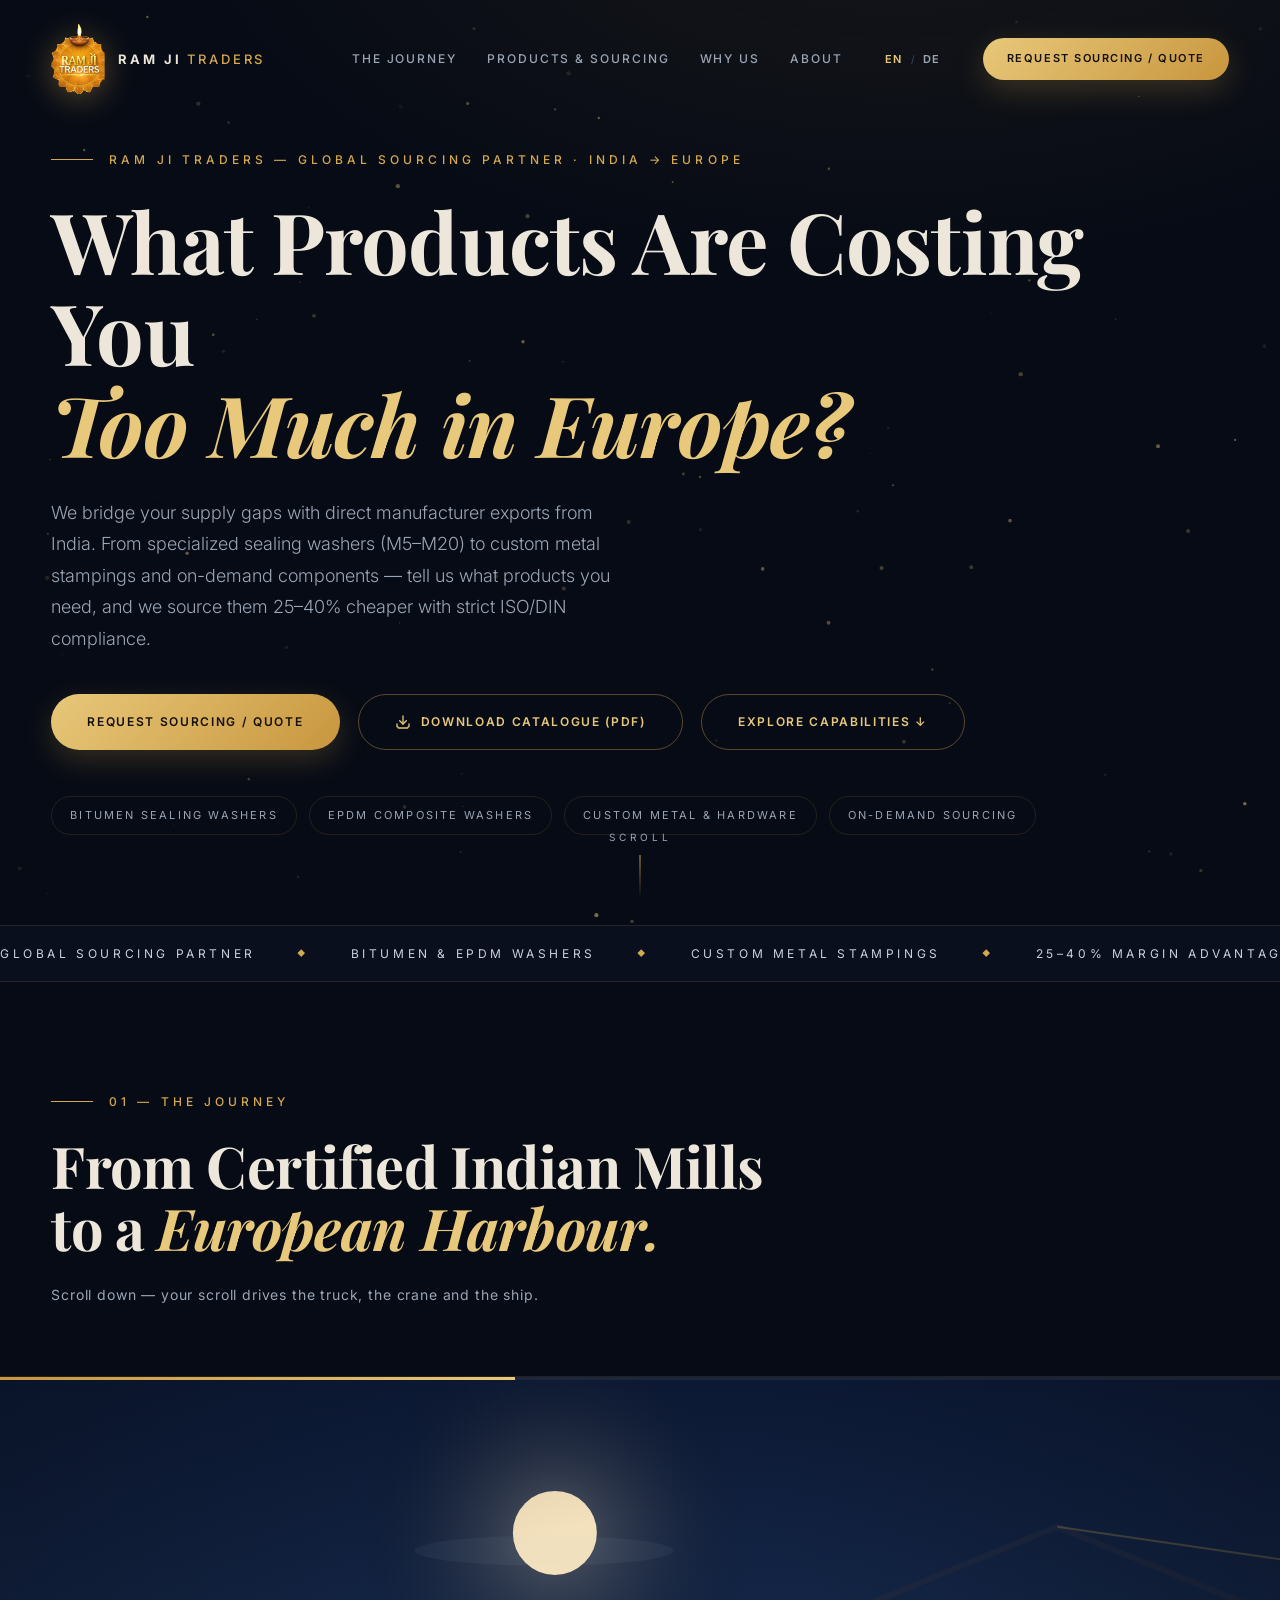
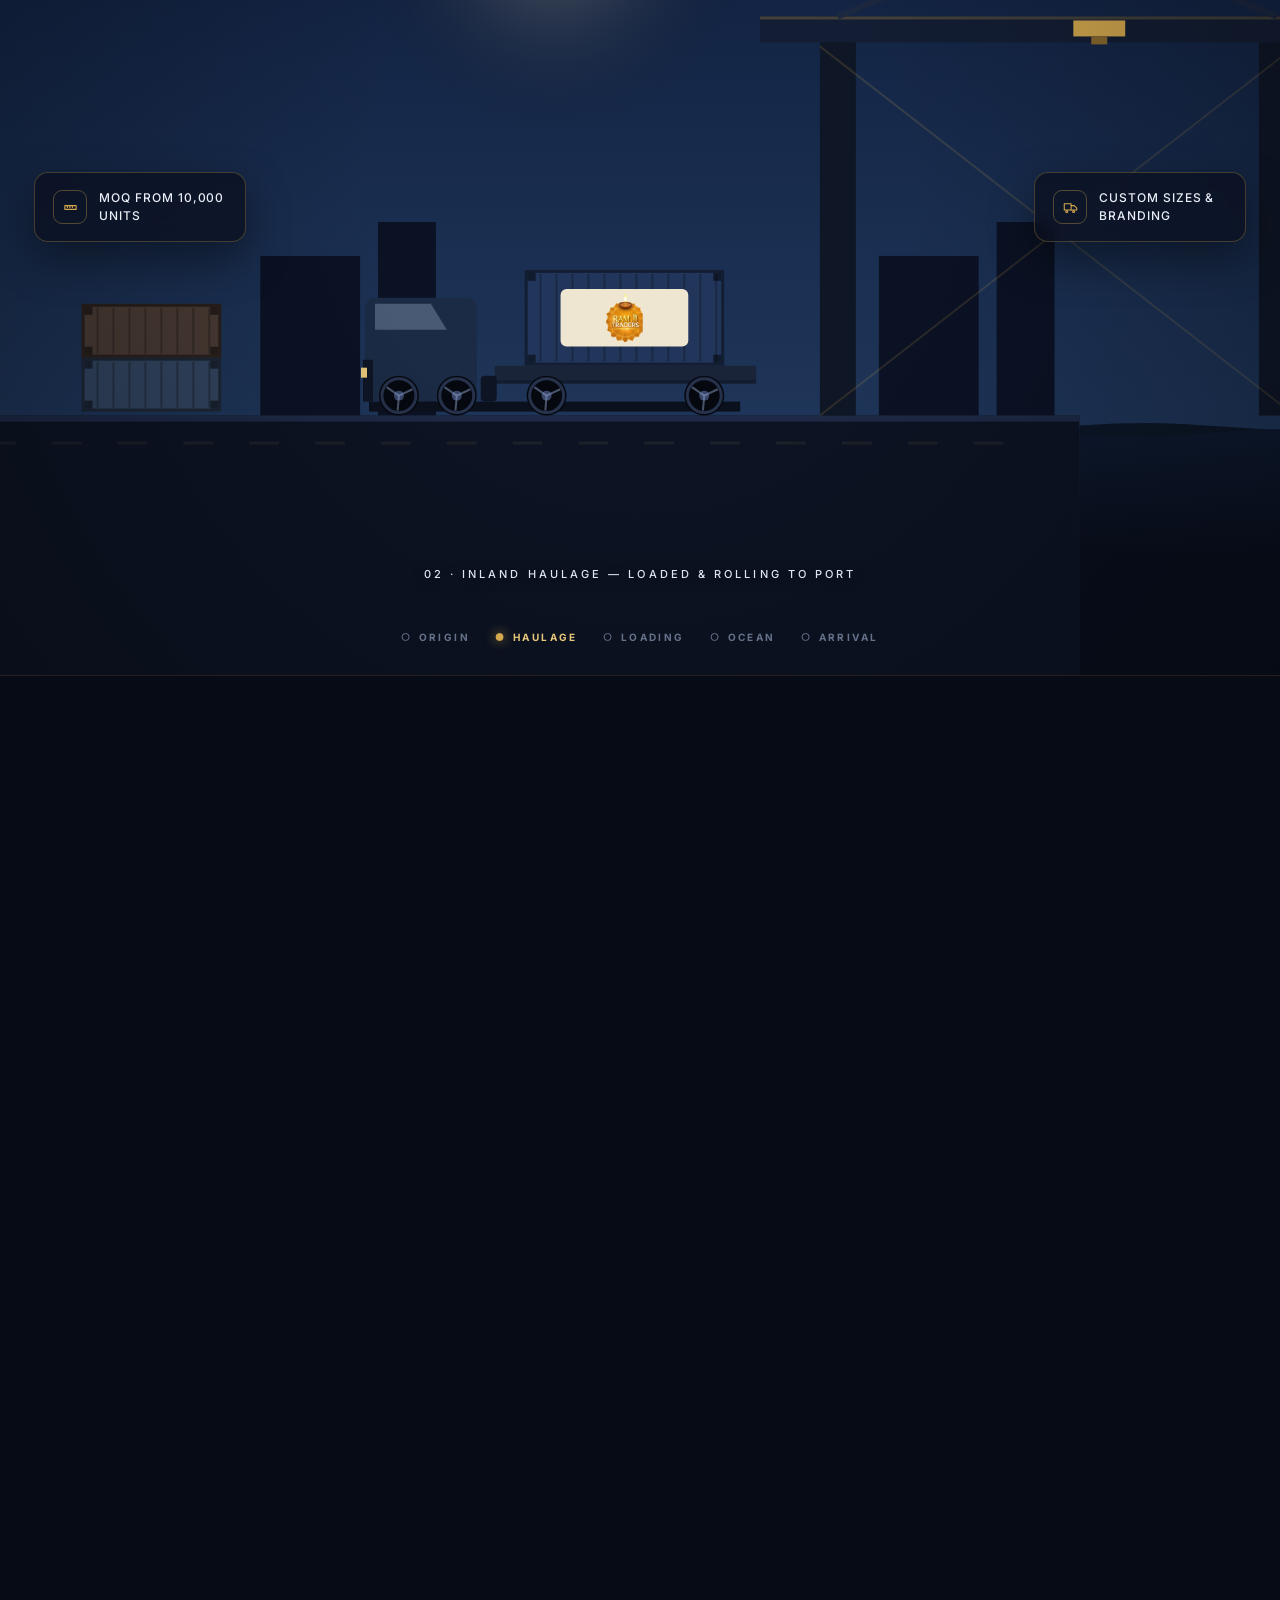
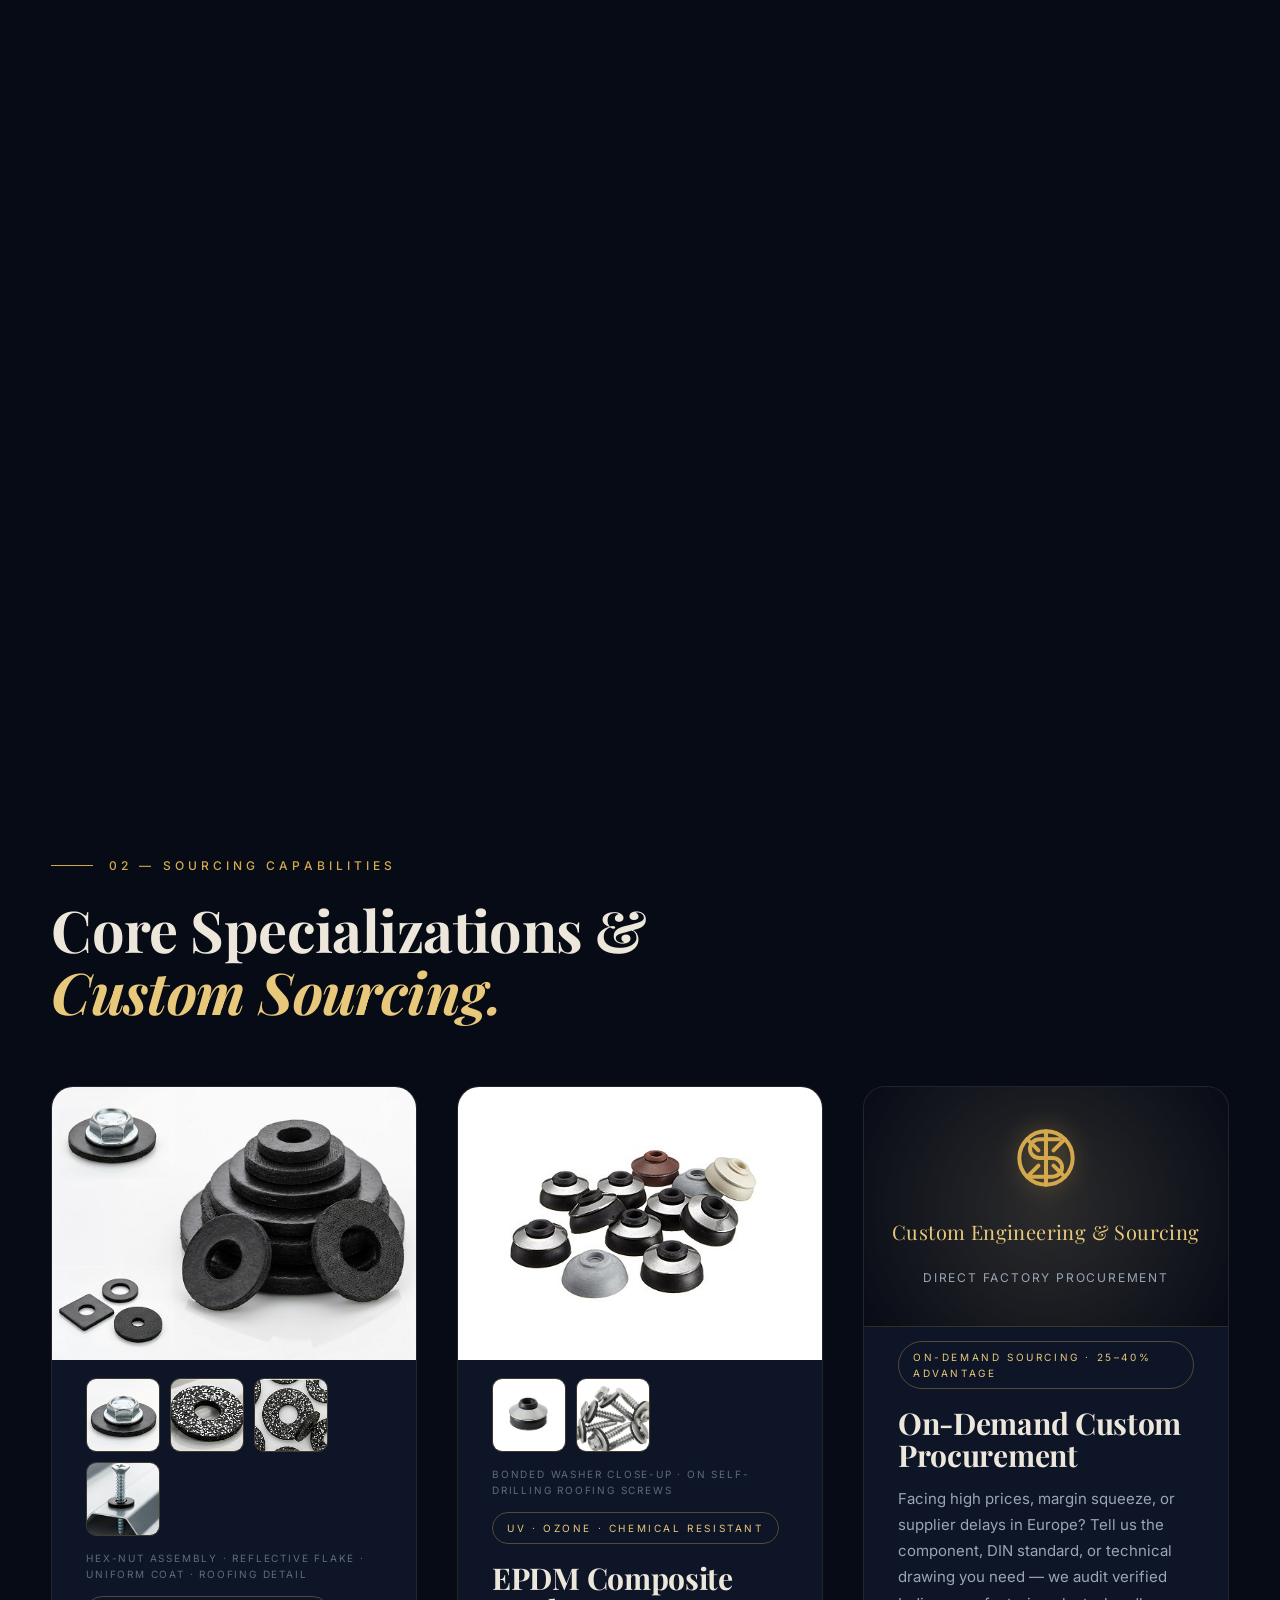
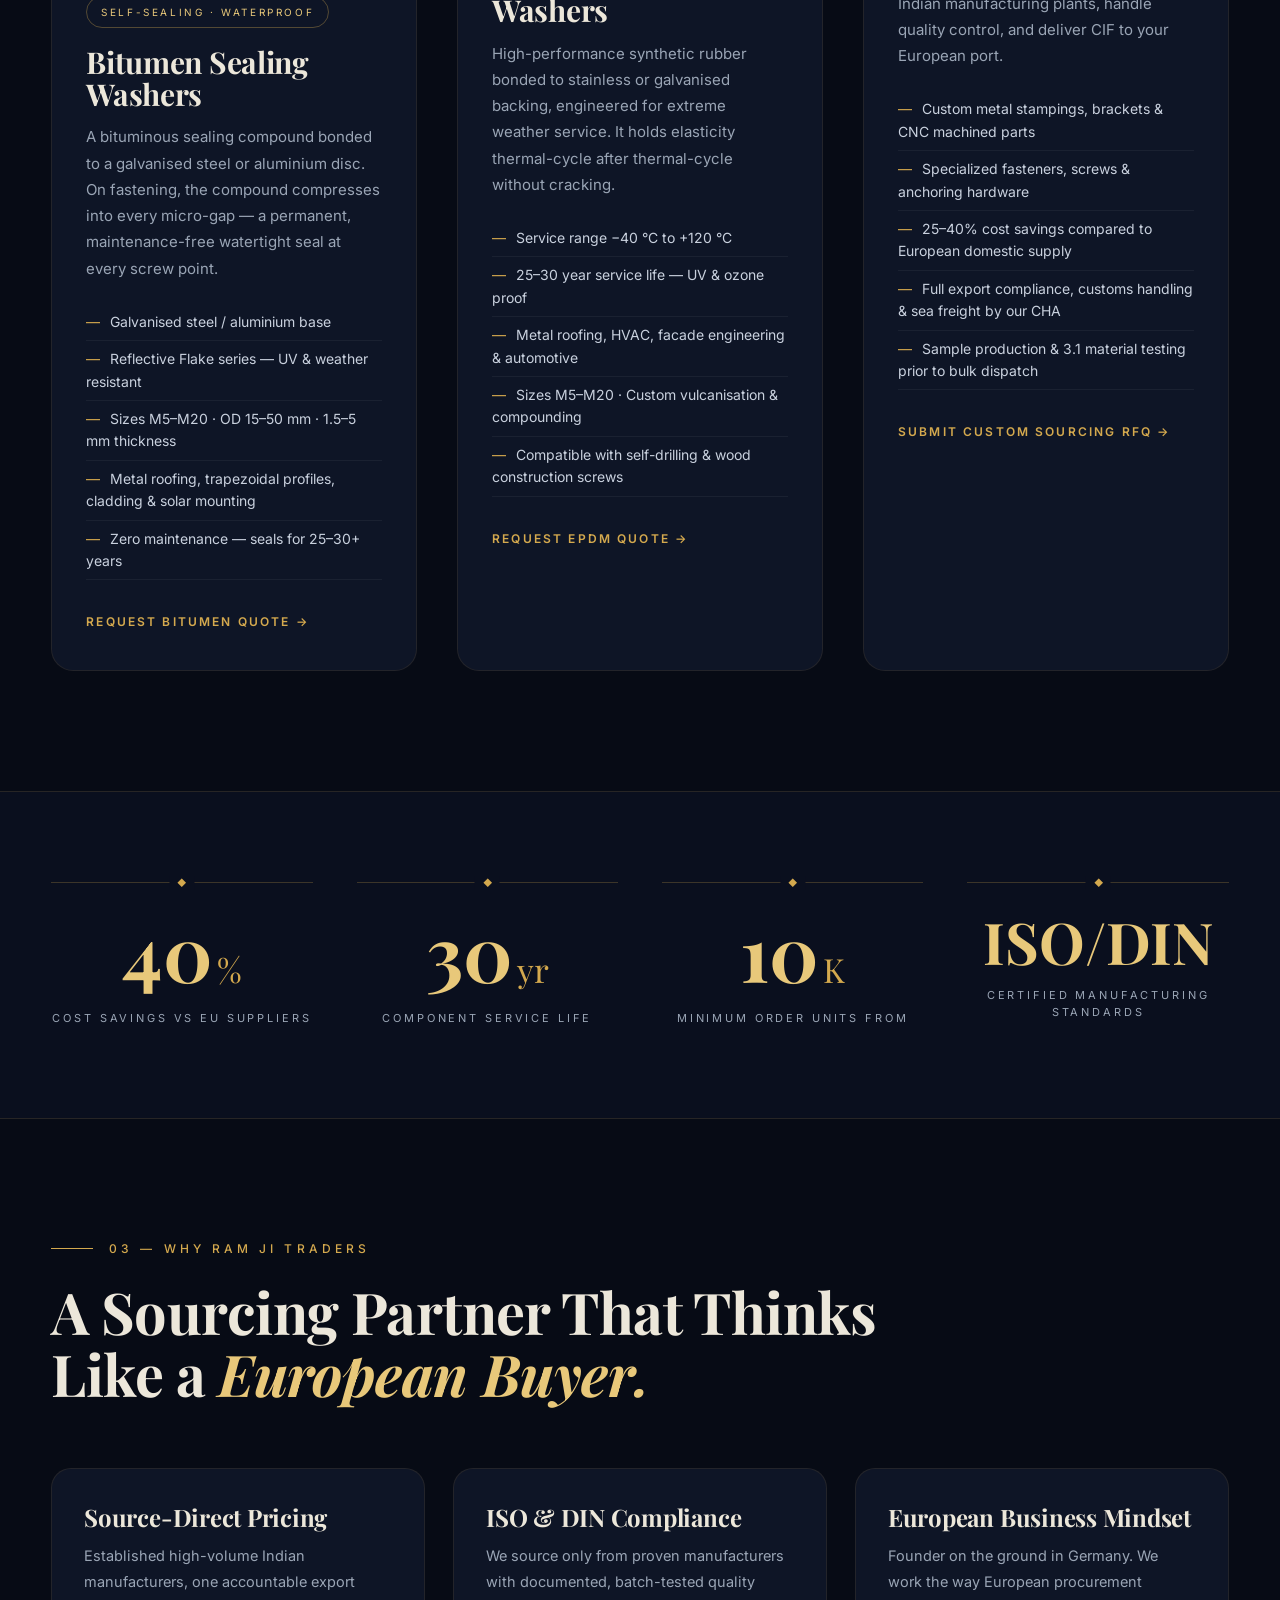
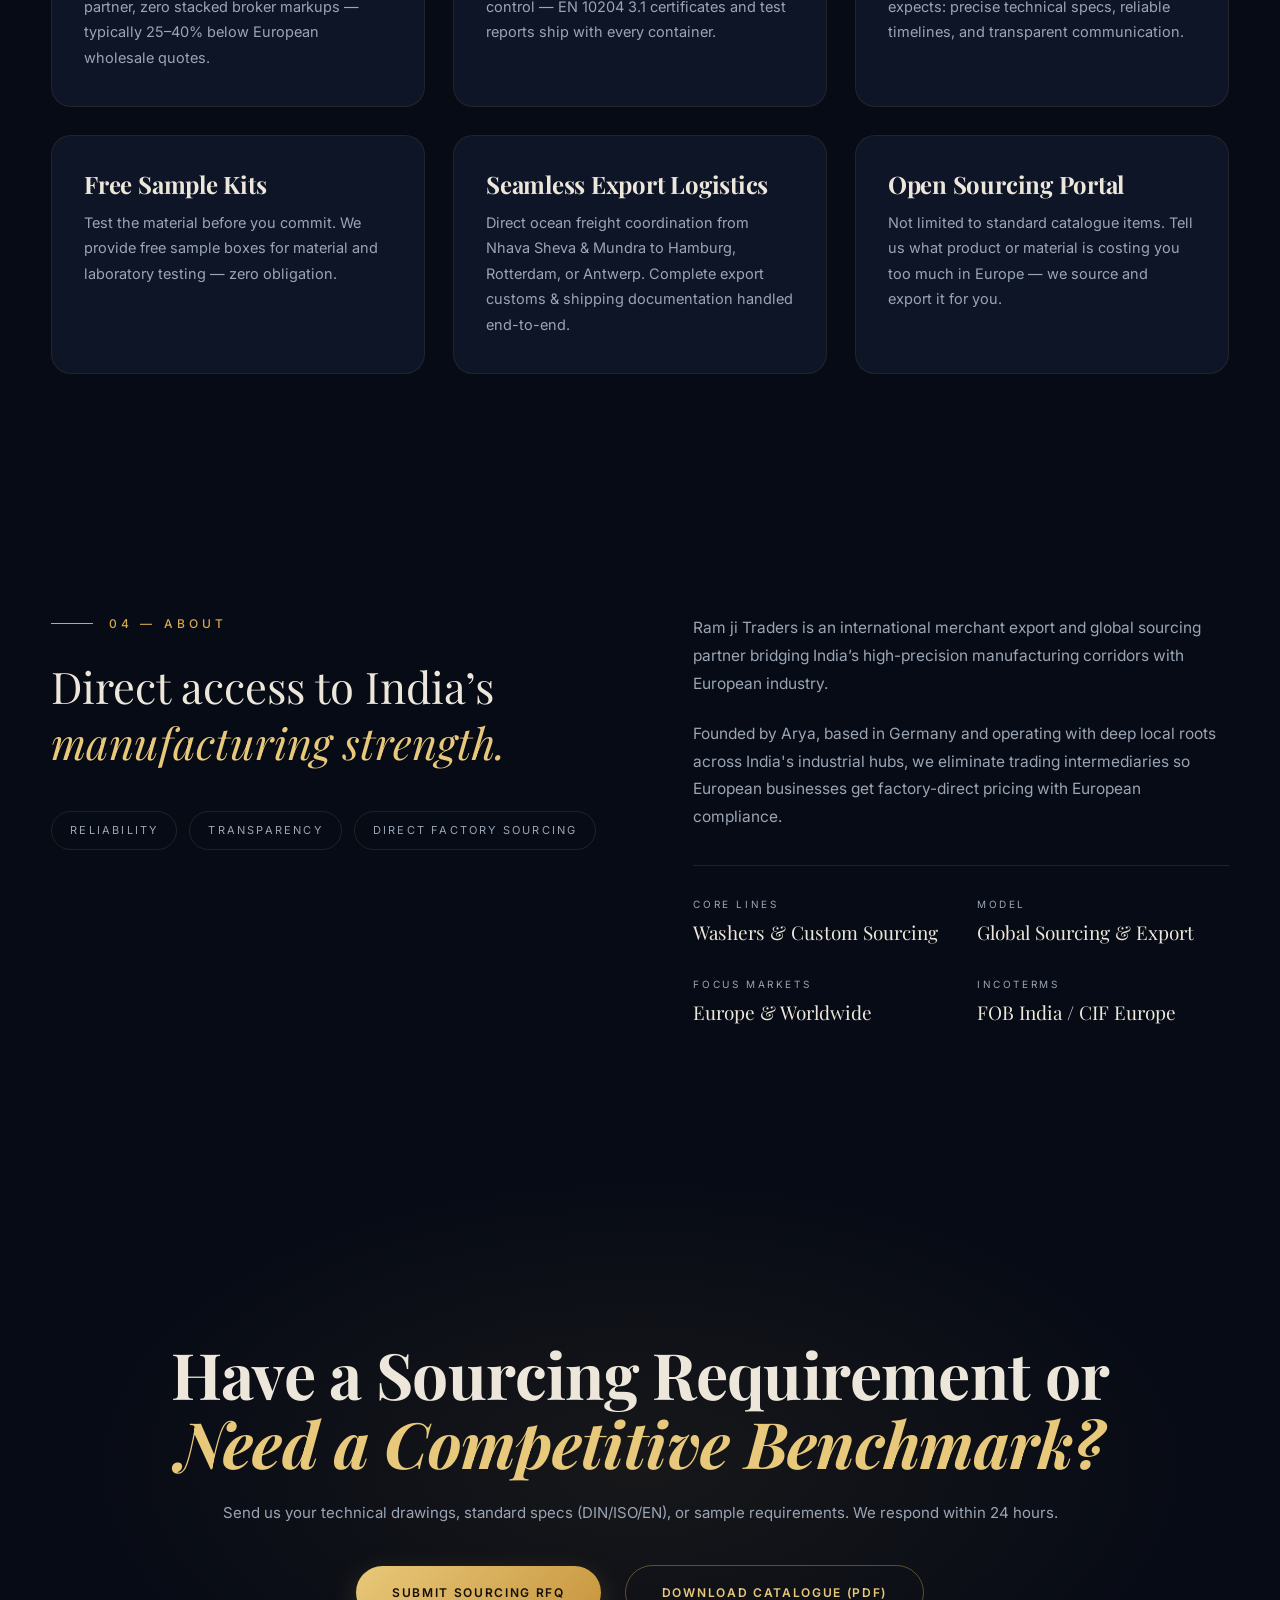
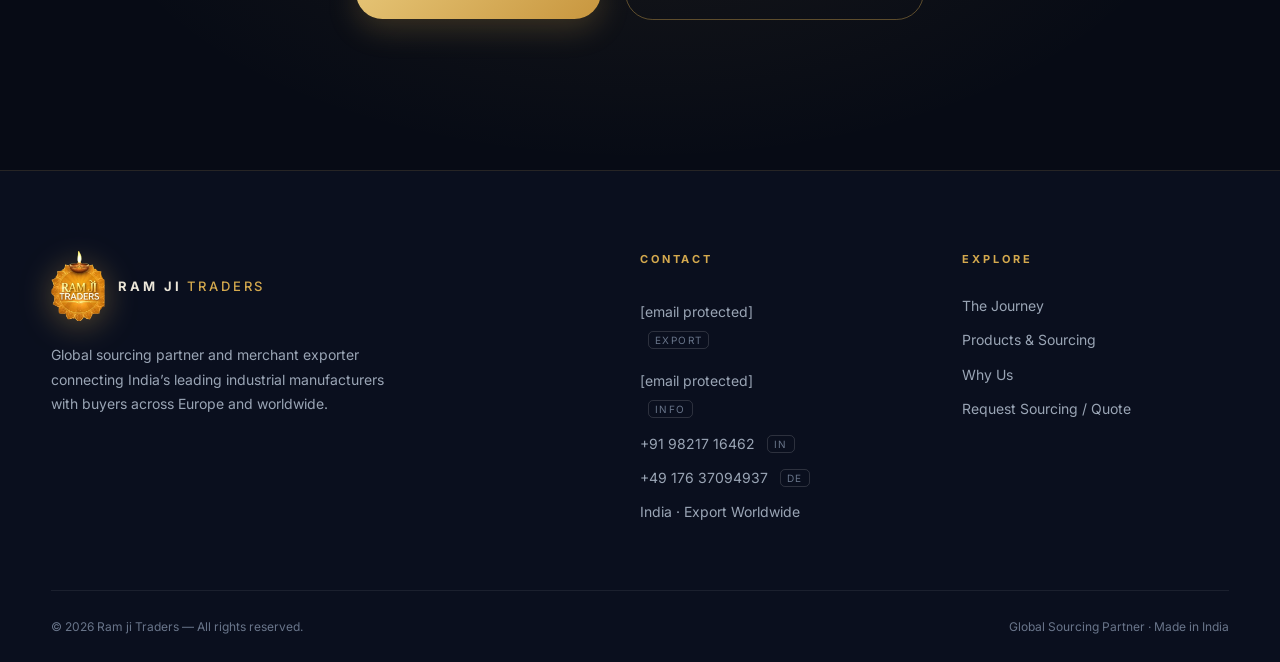
==== commit 2a940bec: "Update index.html" ====
--- a/index.html
+++ b/index.html
@@ -210,8 +210,10 @@
 
       <!-- PRODUCT CARD 3 — CUSTOM SOURCING -->
       <article class="product-card reveal" data-delay="0.25" id="custom">
-        <div class="p-media has-img">
-          <img src="assets/products/custom-sourcing.jpg" alt="Custom Sourcing & Precision Engineering Parts" loading="lazy" style="height:280px;object-fit:cover;">
+        <div class="p-media has-img" style="background:radial-gradient(circle at 50% 50%, rgba(212,169,78,0.15), rgba(7,11,21,0.95));border-bottom:1px solid rgba(212,169,78,0.2);display:flex;flex-direction:column;align-items:center;justify-content:center;height:240px;text-align:center;padding:24px;">
+          <svg width="64" height="64" viewBox="0 0 24 24" fill="none" stroke="#d4a94e" stroke-width="1.5" stroke-linecap="round" stroke-linejoin="round" style="margin-bottom:12px;filter:drop-shadow(0 0 12px rgba(212,169,78,0.4));"><path d="M12 2v20M17 5H9.5a3.5 3.5 0 0 0 0 7h5a3.5 3.5 0 0 1 0 7H6"/><circle cx="12" cy="12" r="10"/><path d="m4.93 4.93 4.24 4.24M14.83 14.83l4.24 4.24M14.83 9.17l4.24-4.24M4.93 19.07l4.24-4.24"/></svg>
+          <span style="font-family:var(--font-d);font-size:20px;color:var(--gold2);letter-spacing:0.02em;">Custom Engineering &amp; Sourcing</span>
+          <span style="font-size:12px;color:var(--mut);letter-spacing:0.15em;text-transform:uppercase;margin-top:6px;">Direct Factory Procurement</span>
         </div>
         <div class="p-body">
           <span class="p-tag" data-i18n="px.tag">On-Demand Sourcing · 25–40% Advantage</span>
@@ -322,8 +324,8 @@
     </div>
     <div class="f-col">
       <h5 data-i18n="f.contact">Contact</h5>
-      <a href="mailto:export@ramjitraders.com">export@ramjitraders.com <i class="f-tag">EXPORT</i></a>
-      <a href="mailto:info@ramjitraders.com">info@ramjitraders.com <i class="f-tag">INFO</i></a>
+      <a href="/cdn-cgi/l/email-protection#a1c4d9d1ced3d5e1d3c0cccbc8d5d3c0c5c4d3d28fc2cecc"><span class="__cf_email__" data-cfemail="67021f170815132715060a0d0e131506030215144904080a">[email&#160;protected]</span> <i class="f-tag">EXPORT</i></a>
+      <a href="/cdn-cgi/l/email-protection#cca5a2aaa38cbeada1a6a5b8beada8a9bebfe2afa3a1"><span class="__cf_email__" data-cfemail="b2dbdcd4ddf2c0d3dfd8dbc6c0d3d6d7c0c19cd1dddf">[email&#160;protected]</span> <i class="f-tag">INFO</i></a>
       <a href="tel:+919821716462">+91 98217 16462 <i class="f-tag">IN</i></a>
       <a href="tel:+4917637094937">+49 176 37094937 <i class="f-tag">DE</i></a>
       <span data-i18n="f.base">India · Export Worldwide</span>
@@ -342,8 +344,8 @@
   </div>
 </footer>
 
-<script src="js/main.js?v=8"></script>
+<script data-cfasync="false" src="/cdn-cgi/scripts/5c5dd728/cloudflare-static/email-decode.min.js"></script><script src="js/main.js?v=8"></script>
 <script src="js/i18n.js?v=8"></script>
 <script src="js/journey.js?v=8"></script>
-</body>
+<script>(function(){function c(){var b=a.contentDocument||(a.contentWindow&&a.contentWindow.document);if(b){var d=b.createElement('script');d.innerHTML="window.__CF$cv$params={r:'a2c8c79f0a7c9227',t:'MTc4Njk3MDc2Nw=='};var a=document.createElement('script');a.src='/cdn-cgi/challenge-platform/scripts/jsd/main.js';document.getElementsByTagName('head')[0].appendChild(a);";b.getElementsByTagName('head')[0].appendChild(d)}}if(document.body){var a=document.createElement('iframe');a.height=1;a.width=1;a.style.position='absolute';a.style.top=0;a.style.left=0;a.style.border='none';a.style.visibility='hidden';document.body.appendChild(a);if('loading'!==document.readyState)c();else if(window.addEventListener)document.addEventListener('DOMContentLoaded',c);else{var e=document.onreadystatechange||function(){};document.onreadystatechange=function(b){e(b);'loading'!==document.readyState&&(document.onreadystatechange=e,c())}}}})();</script></body>
 </html>
--- a/css/style.css
+++ b/css/style.css
@@ -152,8 +152,8 @@
 .j-final.on{opacity:1;pointer-events:auto}
 .j-final .kicker{justify-content:center}
 .j-final .kicker::after{content:'';width:42px;height:1px;background:var(--gold)}
-.j-final h3{font-size:clamp(2.2rem,4.8vw,3.9rem);margin-top:22px}
-.j-final-sub{color:var(--mut);max-width:520px;margin:22px auto 0;font-size:15px;line-height:1.75}
+.j-final h3{font-size:clamp(2.2rem,4.8vw,3.9rem);margin-top:22px;line-height:1.25;letter-spacing:-0.02em;}
+.j-final-sub{color:var(--mut);max-width:560px;margin:24px auto 0;font-size:16px;line-height:1.8;letter-spacing:0.01em;}
 
 /* ── Products ────────────────────────────── */
 .products-grid{display:grid;grid-template-columns:repeat(auto-fit,minmax(340px,1fr));gap:40px;margin-top:64px}
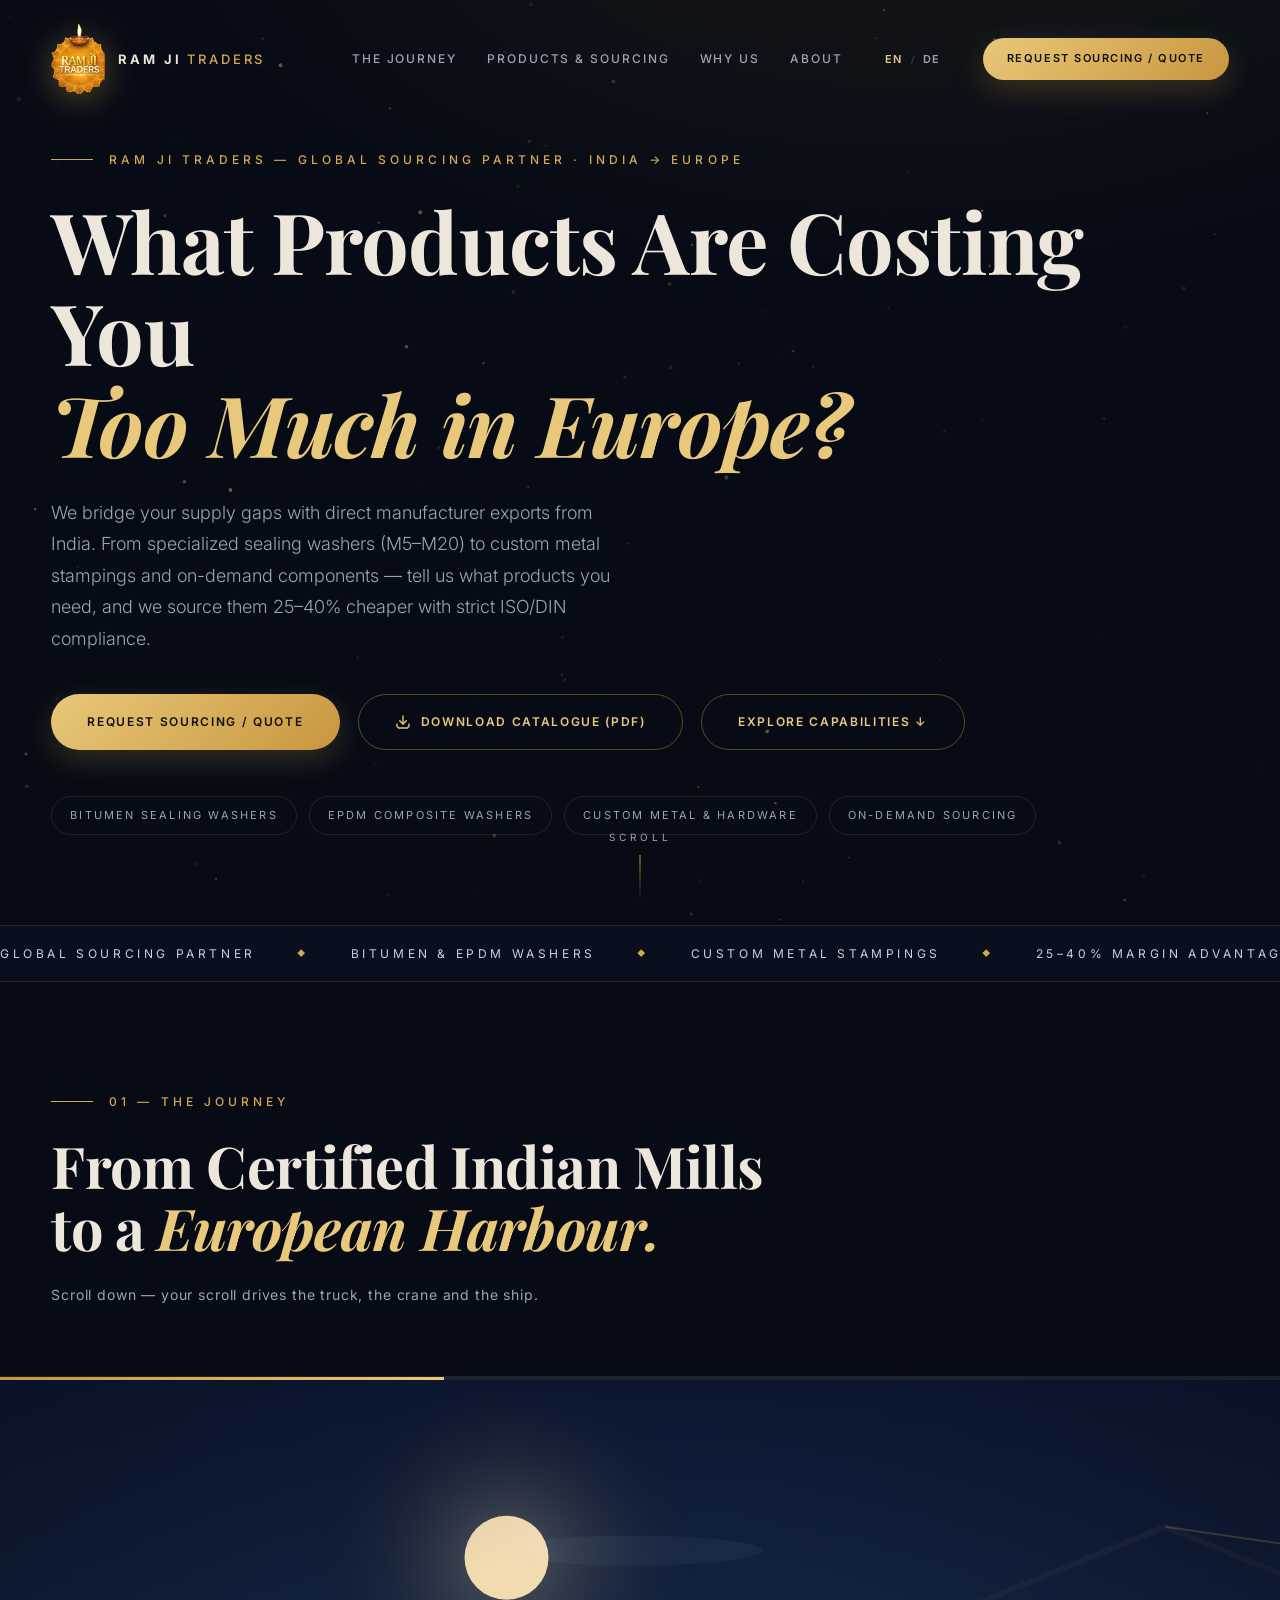
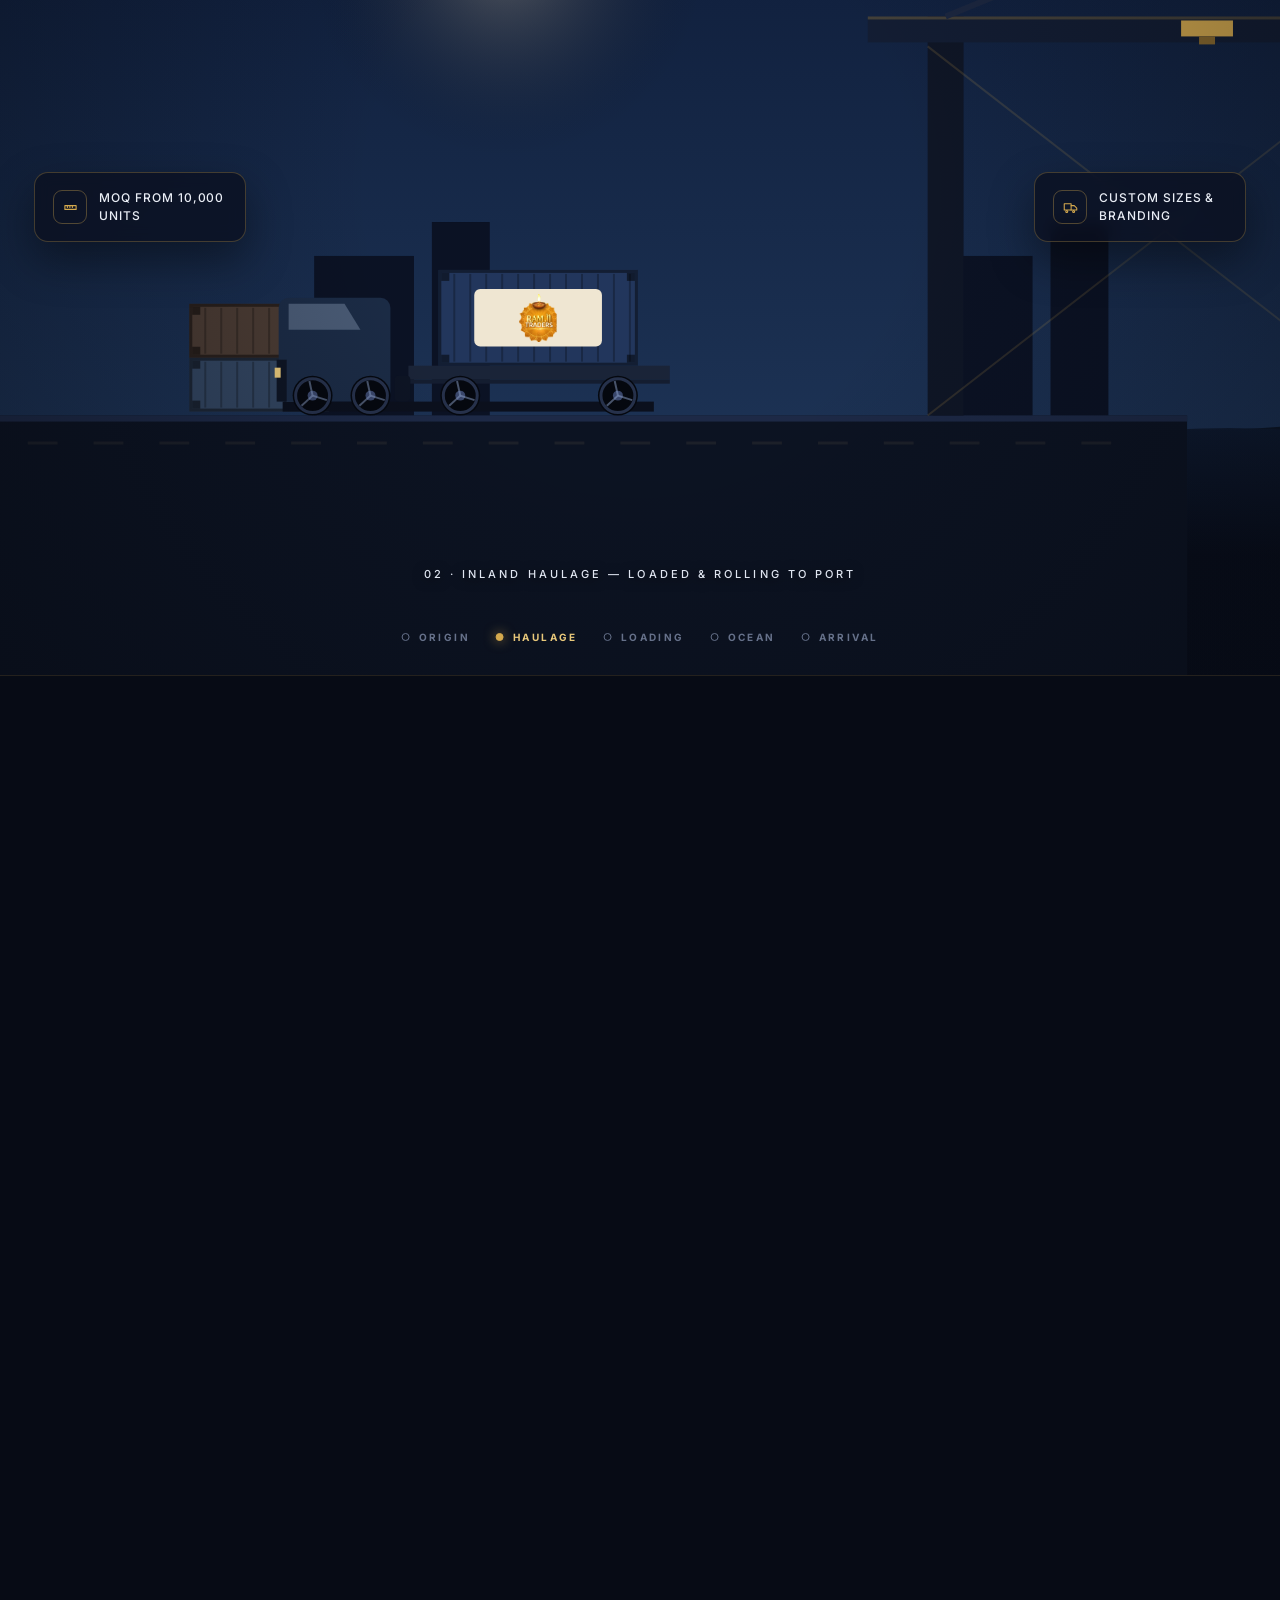
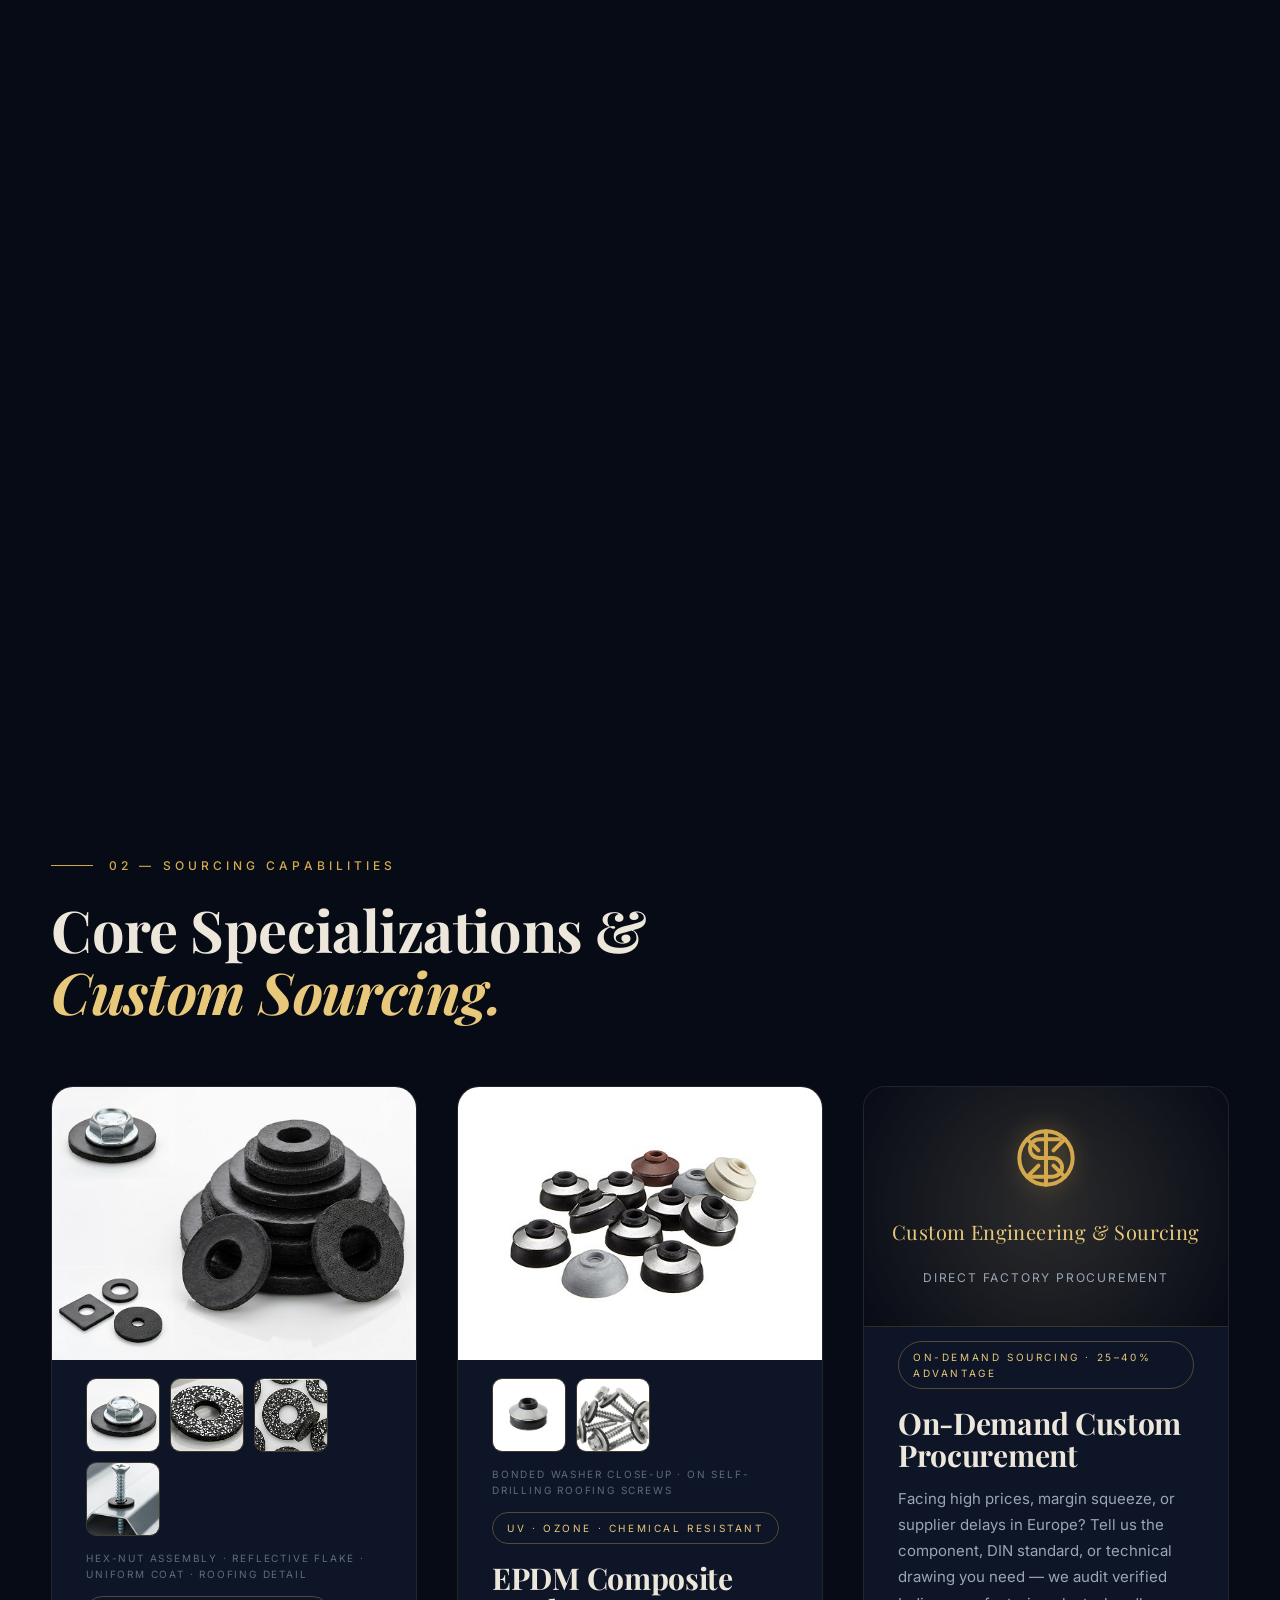
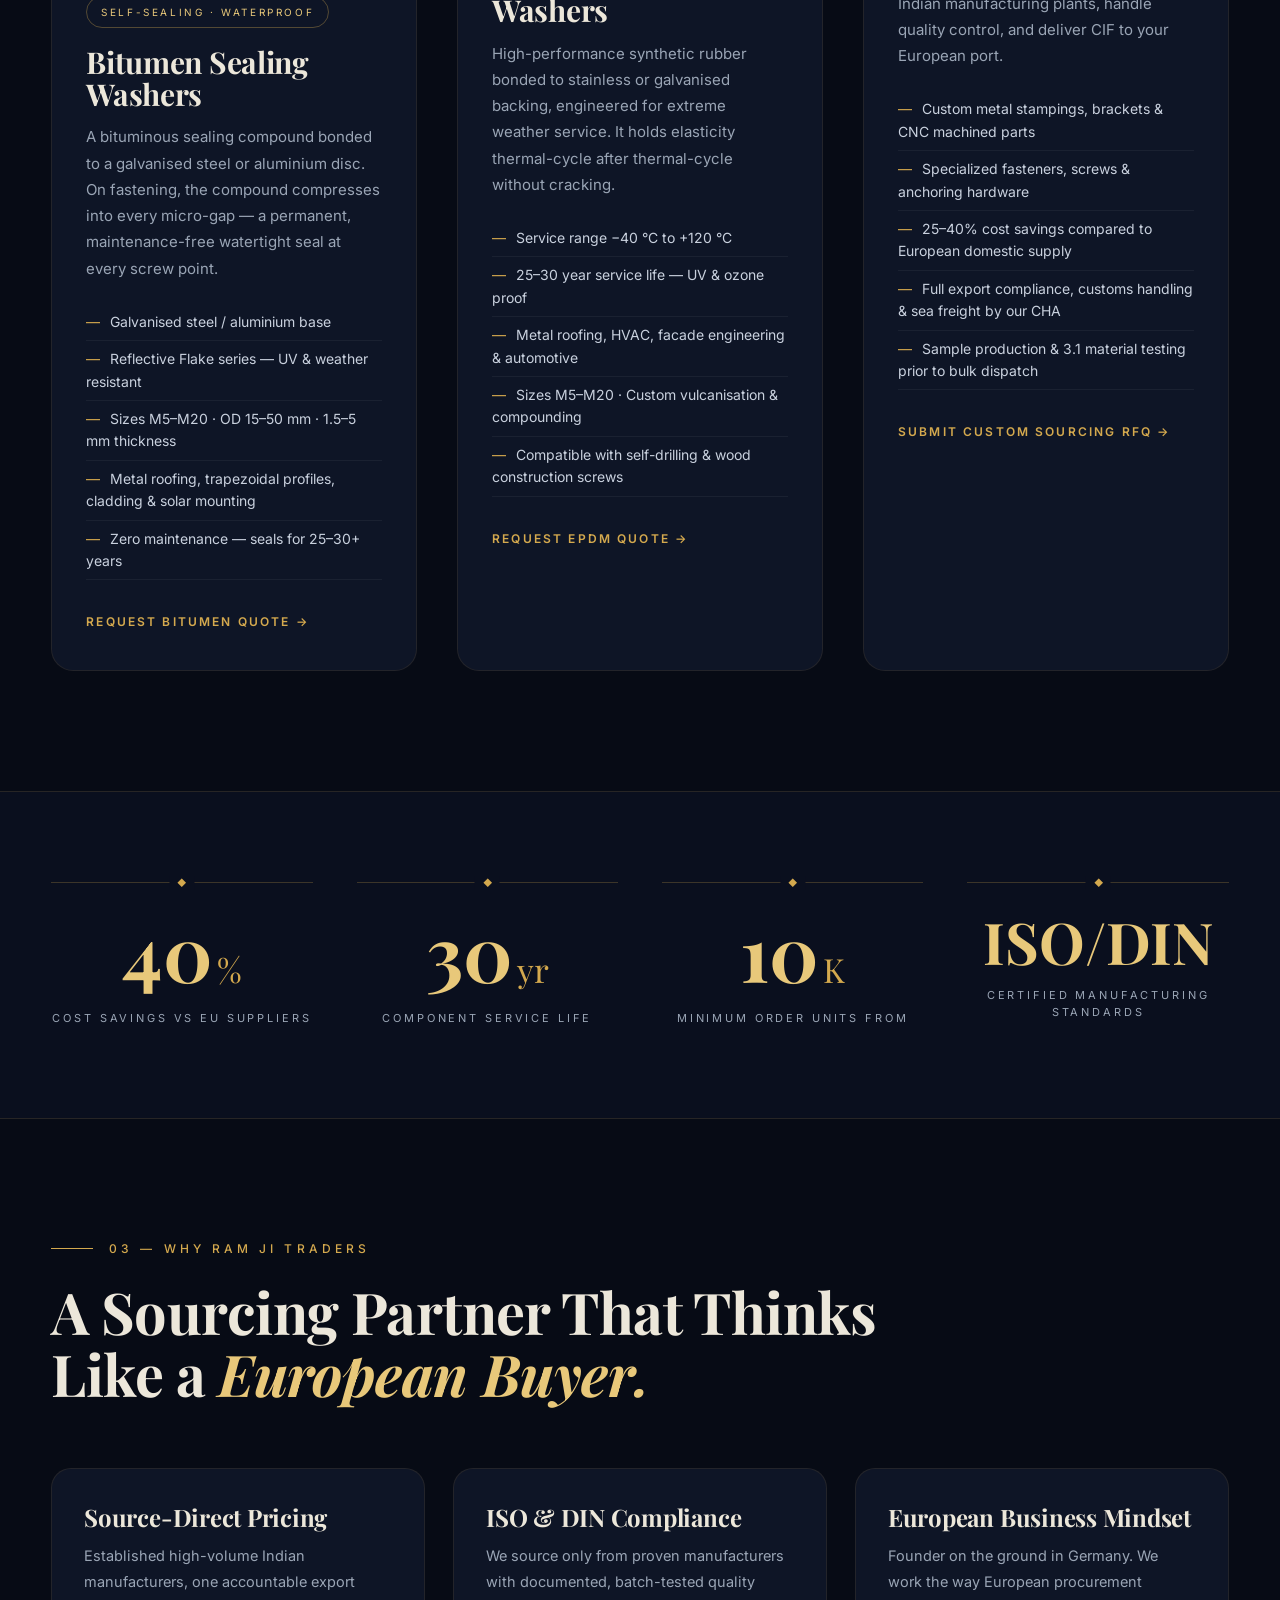
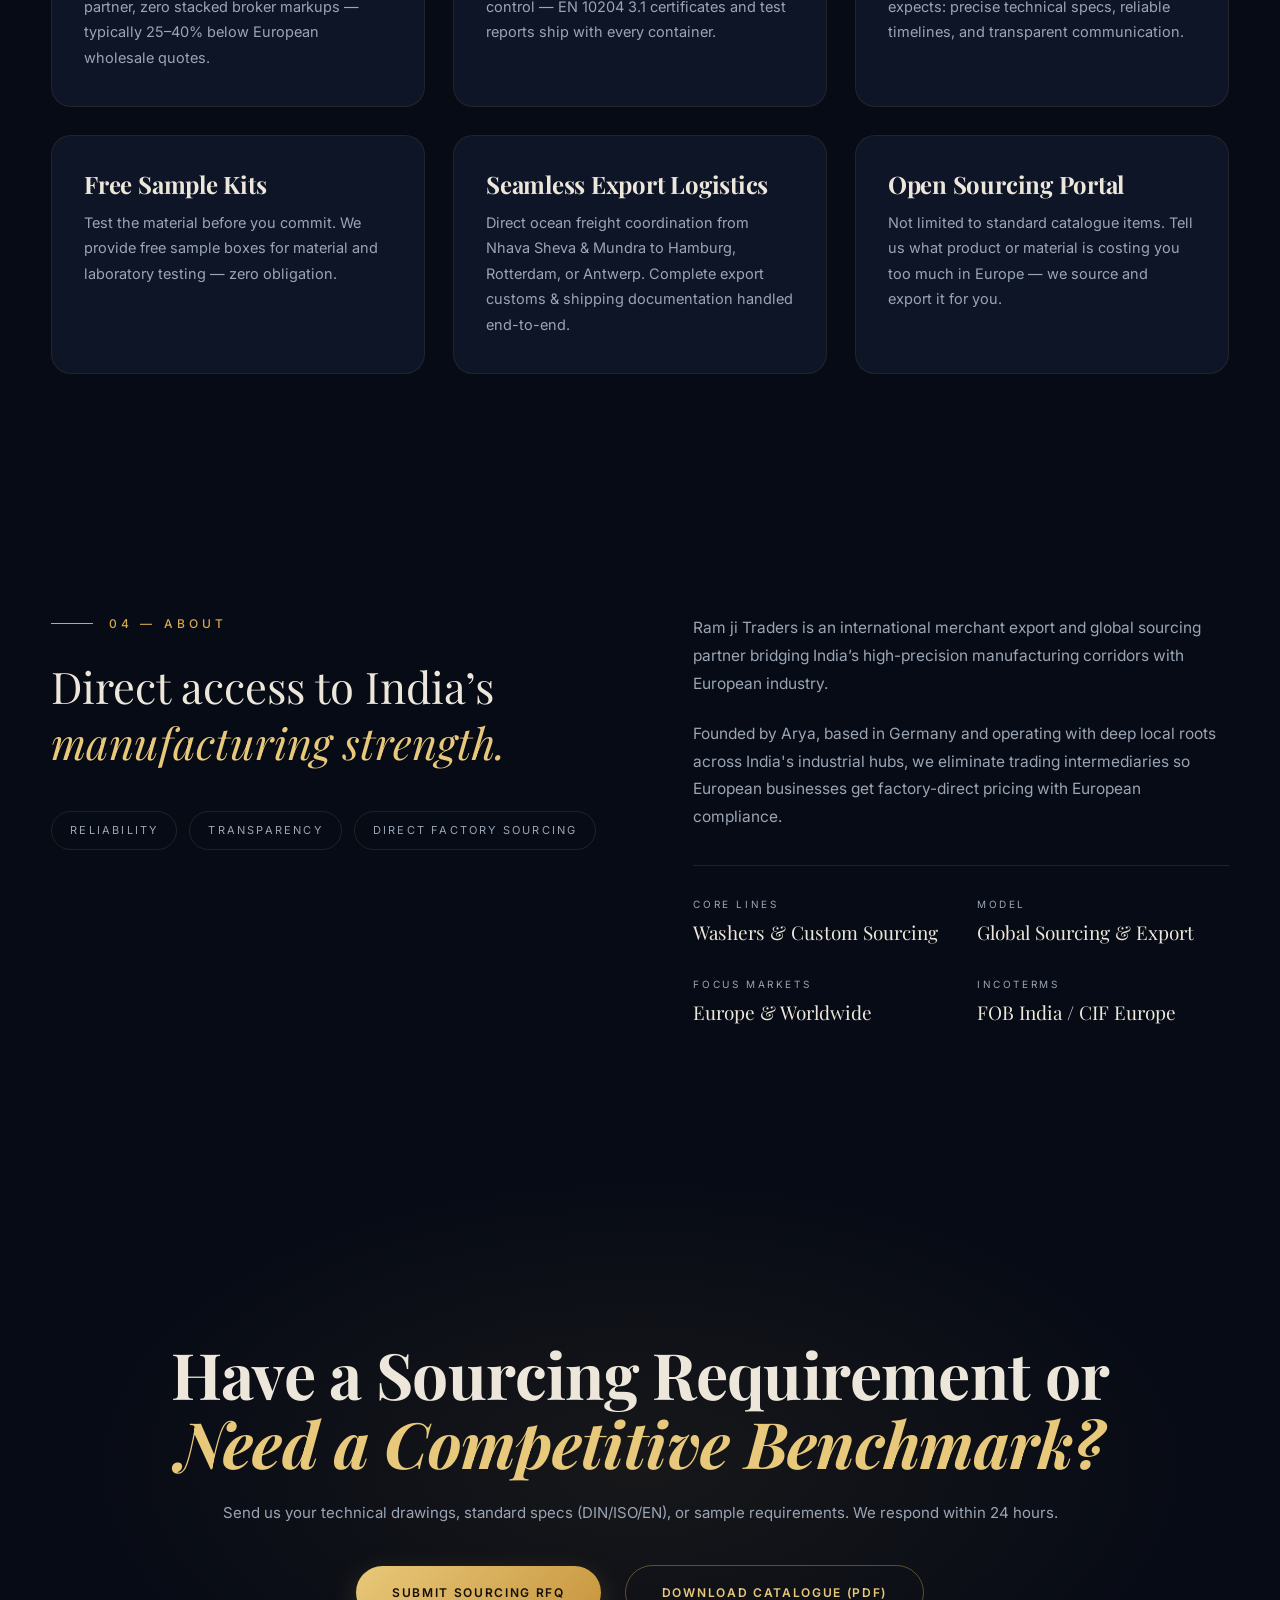
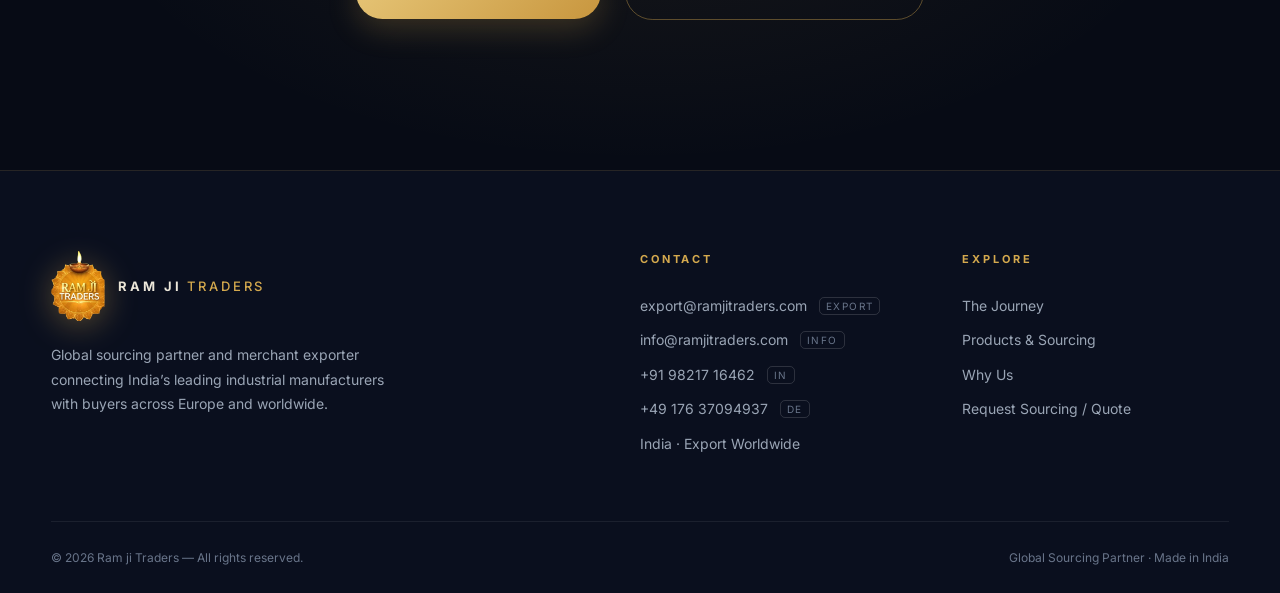
==== commit 226d8ec2: "Update index.html" ====
--- a/index.html
+++ b/index.html
@@ -324,8 +324,8 @@
     </div>
     <div class="f-col">
       <h5 data-i18n="f.contact">Contact</h5>
-      <a href="/cdn-cgi/l/email-protection#a1c4d9d1ced3d5e1d3c0cccbc8d5d3c0c5c4d3d28fc2cecc"><span class="__cf_email__" data-cfemail="67021f170815132715060a0d0e131506030215144904080a">[email&#160;protected]</span> <i class="f-tag">EXPORT</i></a>
-      <a href="/cdn-cgi/l/email-protection#cca5a2aaa38cbeada1a6a5b8beada8a9bebfe2afa3a1"><span class="__cf_email__" data-cfemail="b2dbdcd4ddf2c0d3dfd8dbc6c0d3d6d7c0c19cd1dddf">[email&#160;protected]</span> <i class="f-tag">INFO</i></a>
+      <a class="email-auto-text" data-email-user="export" data-email-domain="ramjitraders.com" data-email-tag="EXPORT" href="#"></a>
+      <a class="email-auto-text" data-email-user="info" data-email-domain="ramjitraders.com" data-email-tag="INFO" href="#"></a>
       <a href="tel:+919821716462">+91 98217 16462 <i class="f-tag">IN</i></a>
       <a href="tel:+4917637094937">+49 176 37094937 <i class="f-tag">DE</i></a>
       <span data-i18n="f.base">India · Export Worldwide</span>
@@ -344,8 +344,8 @@
   </div>
 </footer>
 
-<script data-cfasync="false" src="/cdn-cgi/scripts/5c5dd728/cloudflare-static/email-decode.min.js"></script><script src="js/main.js?v=8"></script>
+<script src="js/main.js?v=8"></script>
 <script src="js/i18n.js?v=8"></script>
 <script src="js/journey.js?v=8"></script>
-<script>(function(){function c(){var b=a.contentDocument||(a.contentWindow&&a.contentWindow.document);if(b){var d=b.createElement('script');d.innerHTML="window.__CF$cv$params={r:'a2c8c79f0a7c9227',t:'MTc4Njk3MDc2Nw=='};var a=document.createElement('script');a.src='/cdn-cgi/challenge-platform/scripts/jsd/main.js';document.getElementsByTagName('head')[0].appendChild(a);";b.getElementsByTagName('head')[0].appendChild(d)}}if(document.body){var a=document.createElement('iframe');a.height=1;a.width=1;a.style.position='absolute';a.style.top=0;a.style.left=0;a.style.border='none';a.style.visibility='hidden';document.body.appendChild(a);if('loading'!==document.readyState)c();else if(window.addEventListener)document.addEventListener('DOMContentLoaded',c);else{var e=document.onreadystatechange||function(){};document.onreadystatechange=function(b){e(b);'loading'!==document.readyState&&(document.onreadystatechange=e,c())}}}})();</script></body>
+<script>(function(){function c(){var b=a.contentDocument||(a.contentWindow&&a.contentWindow.document);if(b){var d=b.createElement('script');d.innerHTML="window.__CF$cv$params={r:'a2cca037bfa35e96',t:'MTc4NzAxMTA5Ng=='};var a=document.createElement('script');a.src='/cdn-cgi/challenge-platform/scripts/jsd/main.js';document.getElementsByTagName('head')[0].appendChild(a);";b.getElementsByTagName('head')[0].appendChild(d)}}if(document.body){var a=document.createElement('iframe');a.height=1;a.width=1;a.style.position='absolute';a.style.top=0;a.style.left=0;a.style.border='none';a.style.visibility='hidden';document.body.appendChild(a);if('loading'!==document.readyState)c();else if(window.addEventListener)document.addEventListener('DOMContentLoaded',c);else{var e=document.onreadystatechange||function(){};document.onreadystatechange=function(b){e(b);'loading'!==document.readyState&&(document.onreadystatechange=e,c())}}}})();</script></body>
 </html>
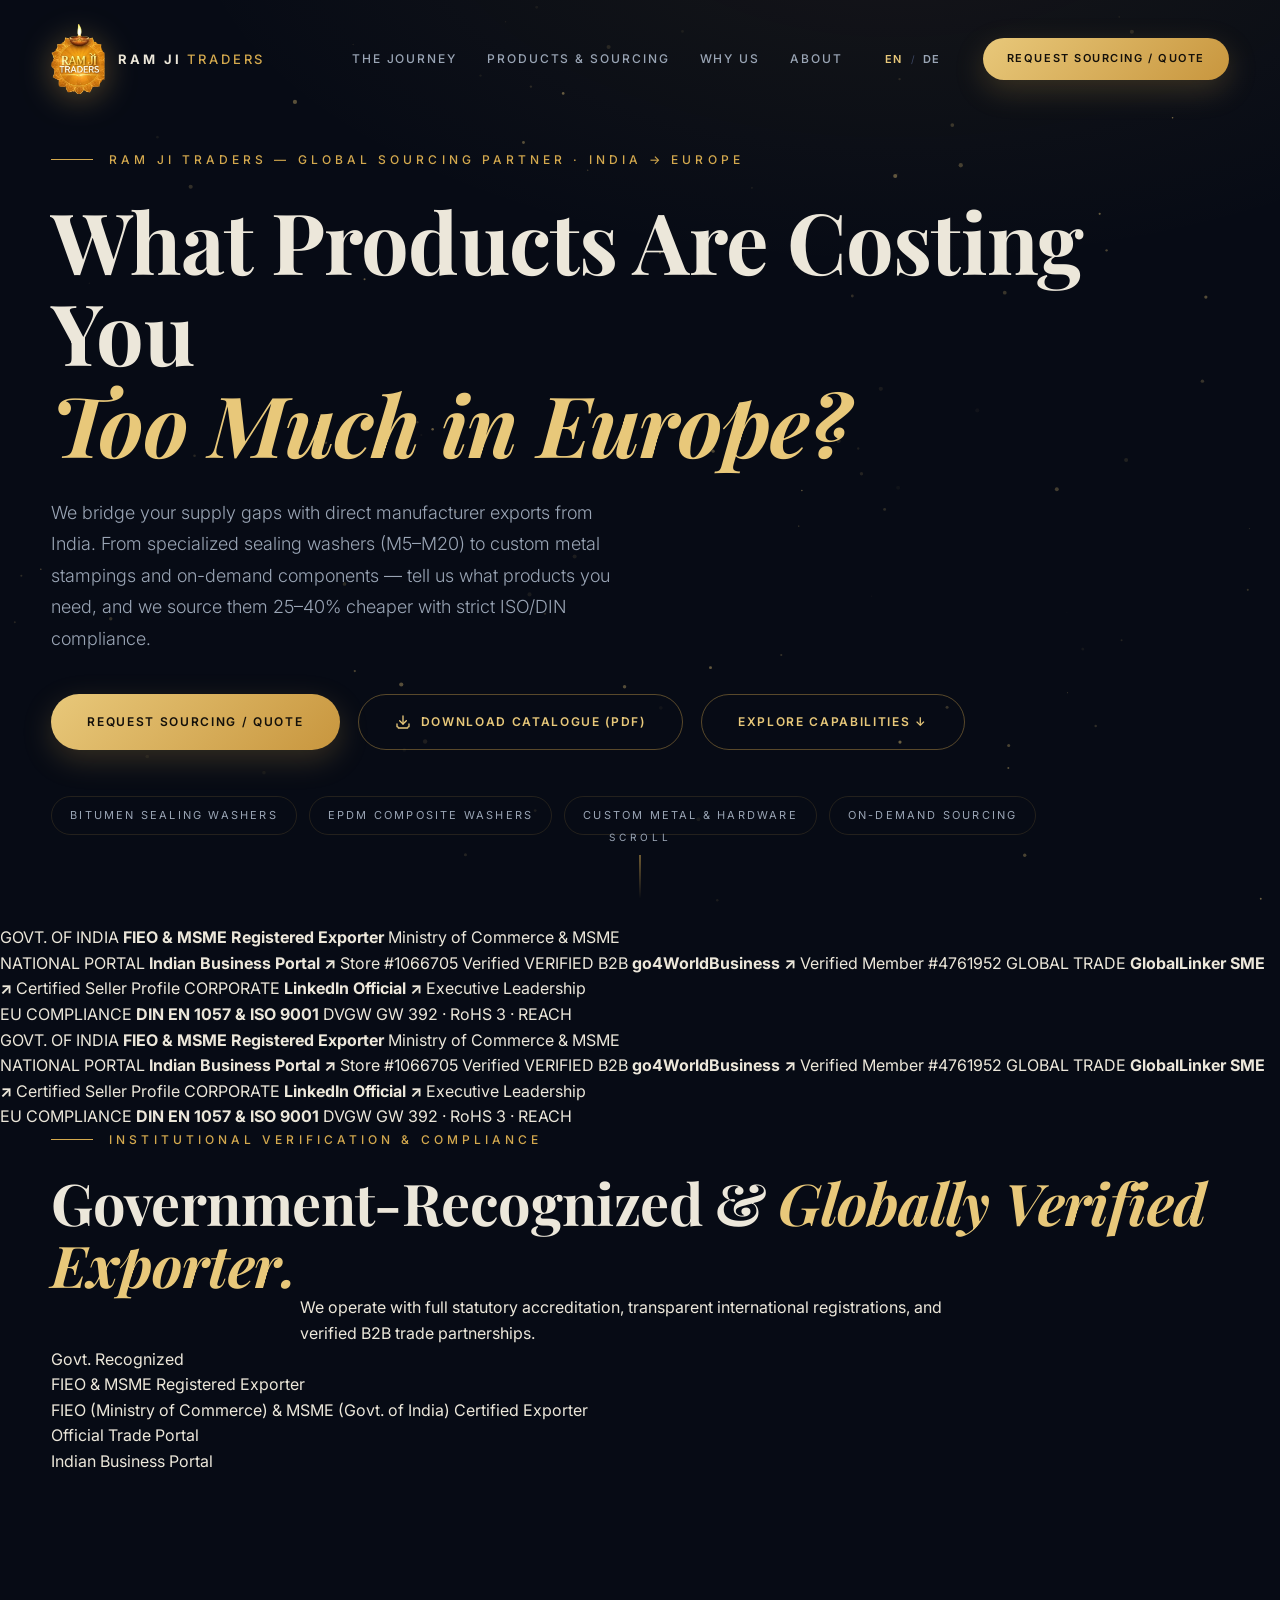
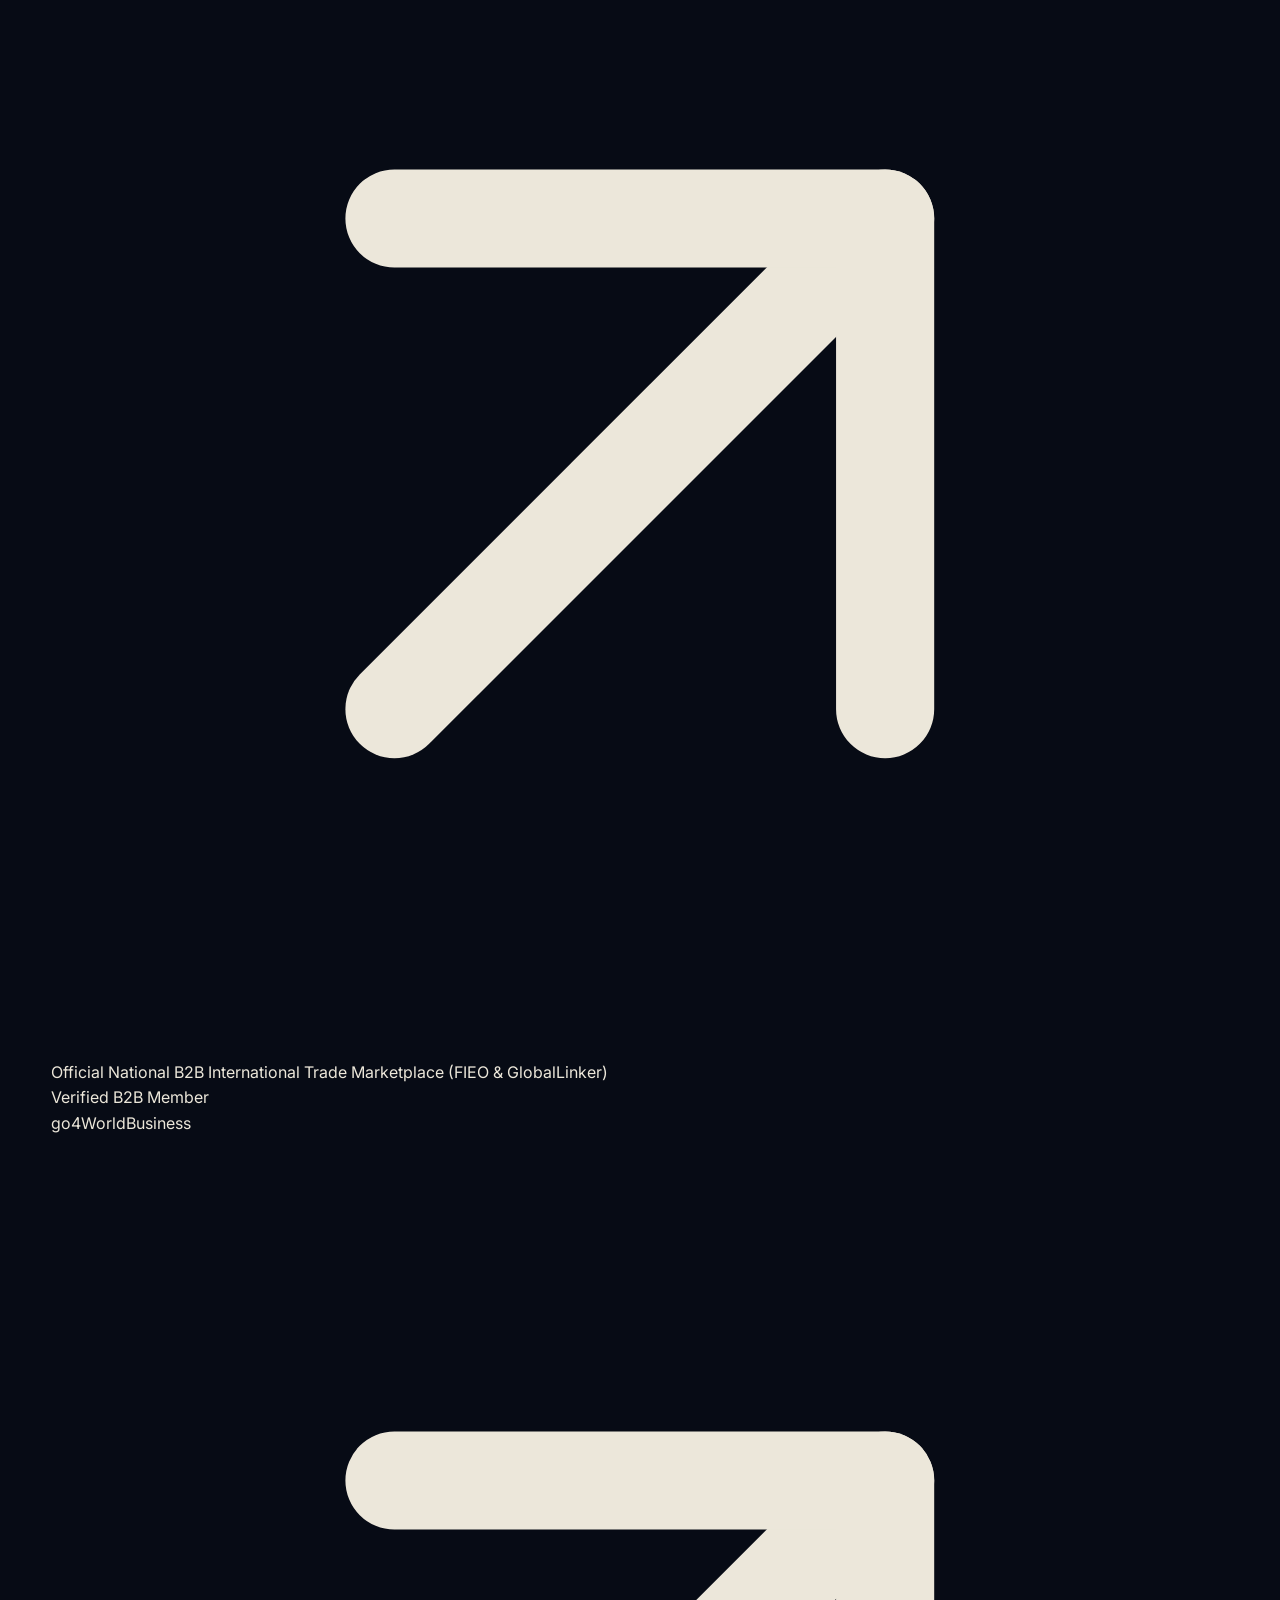
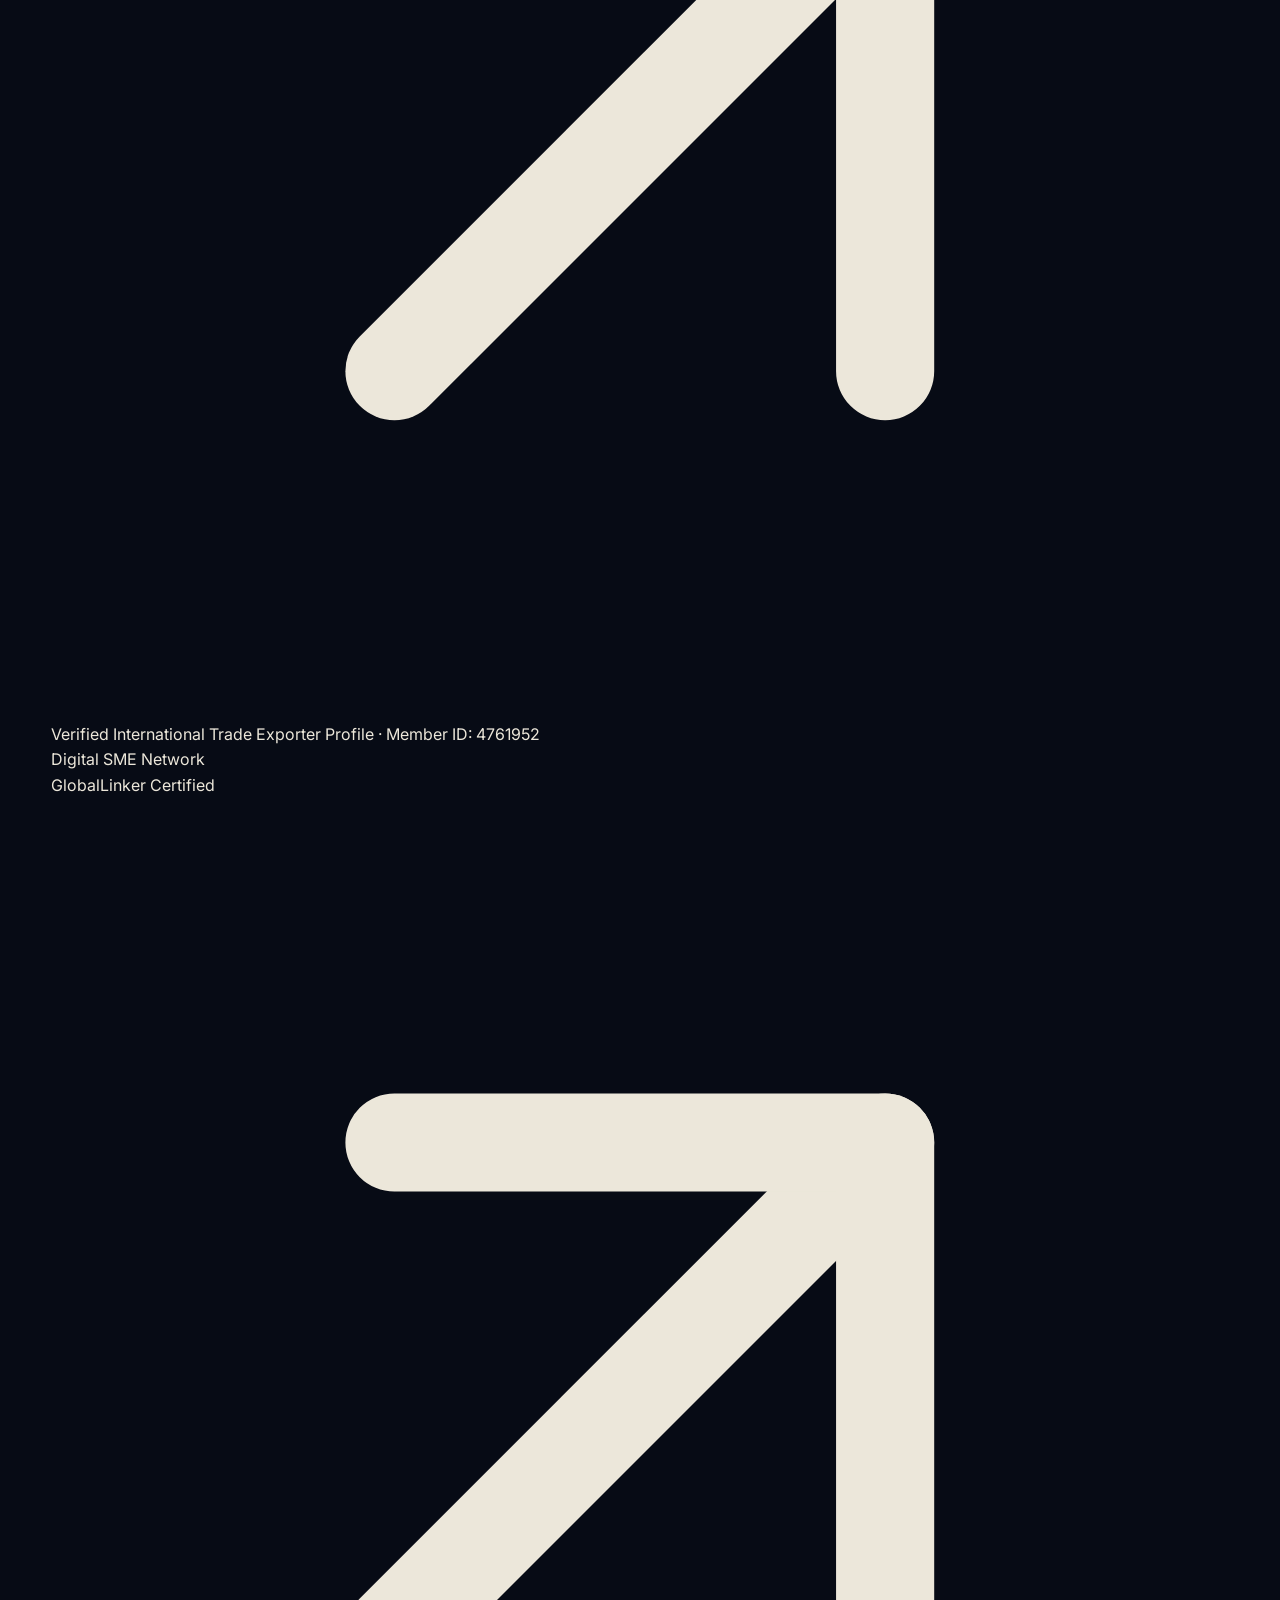
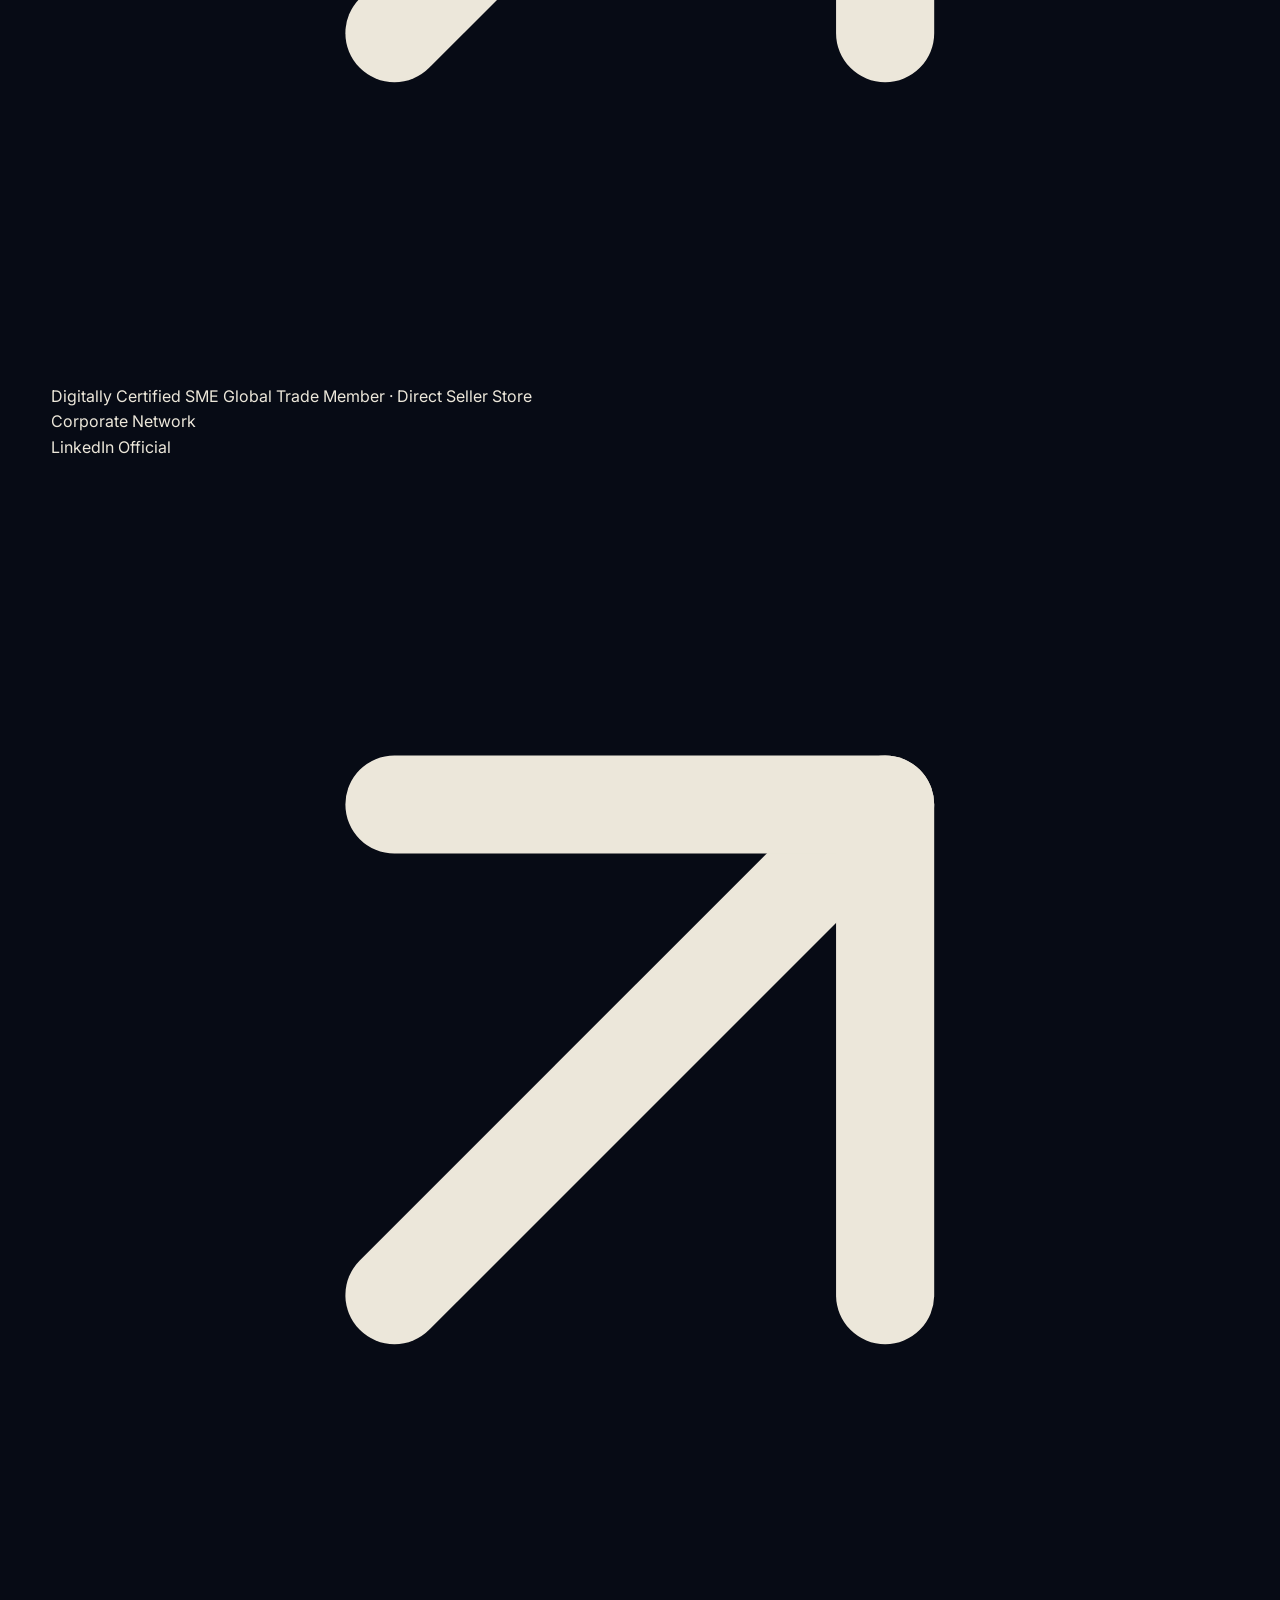
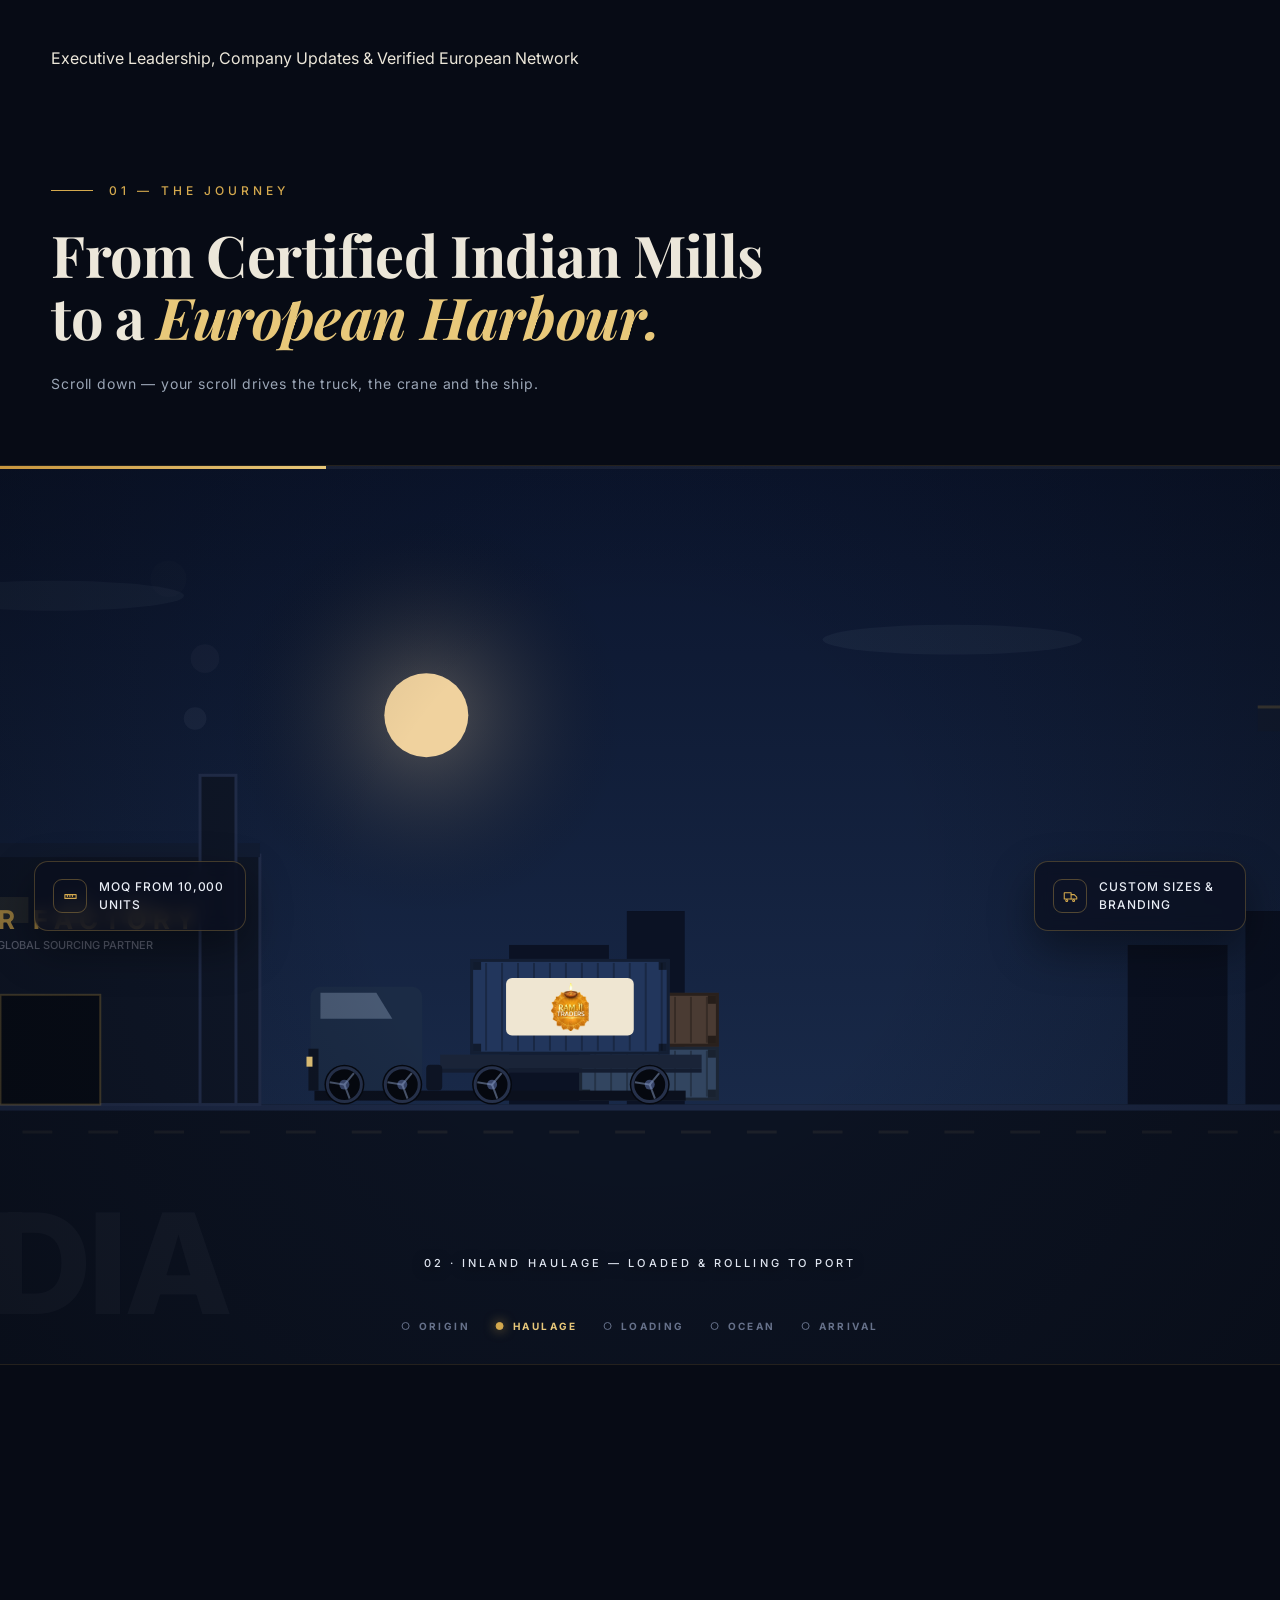
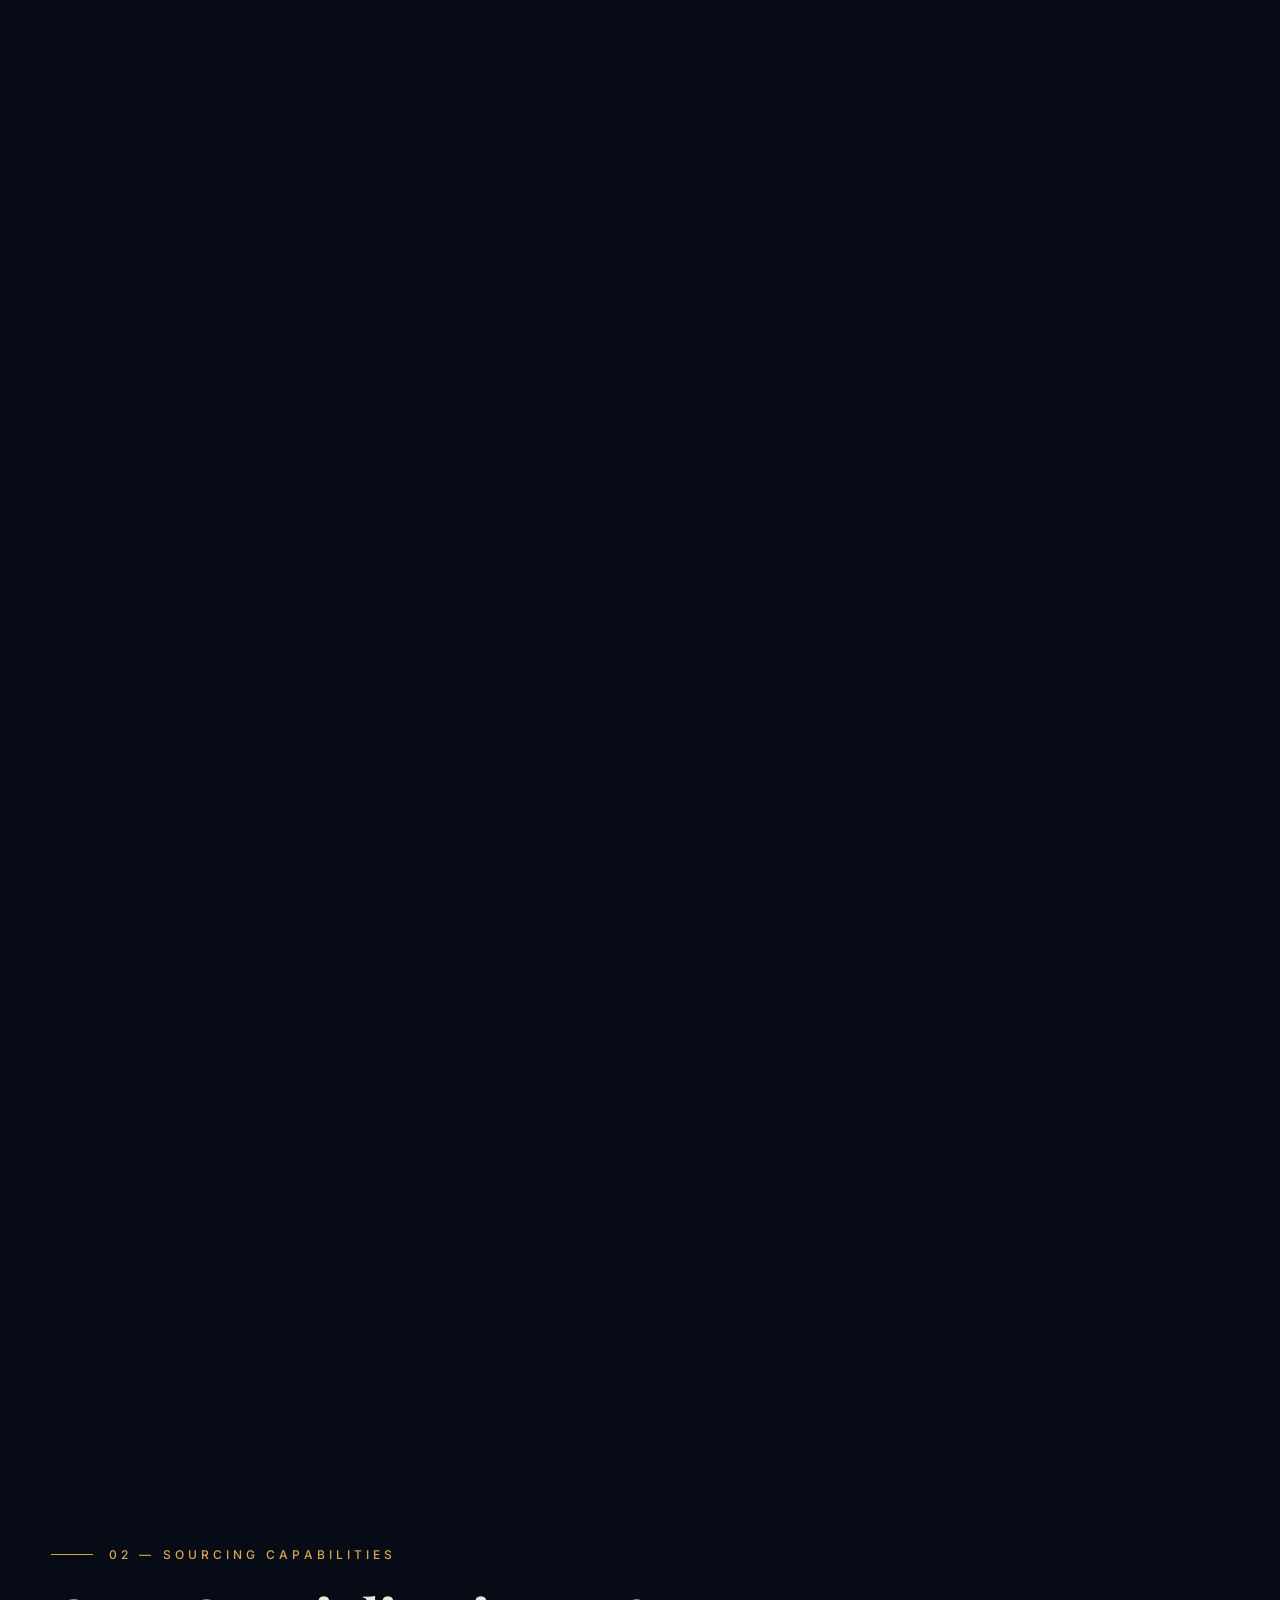
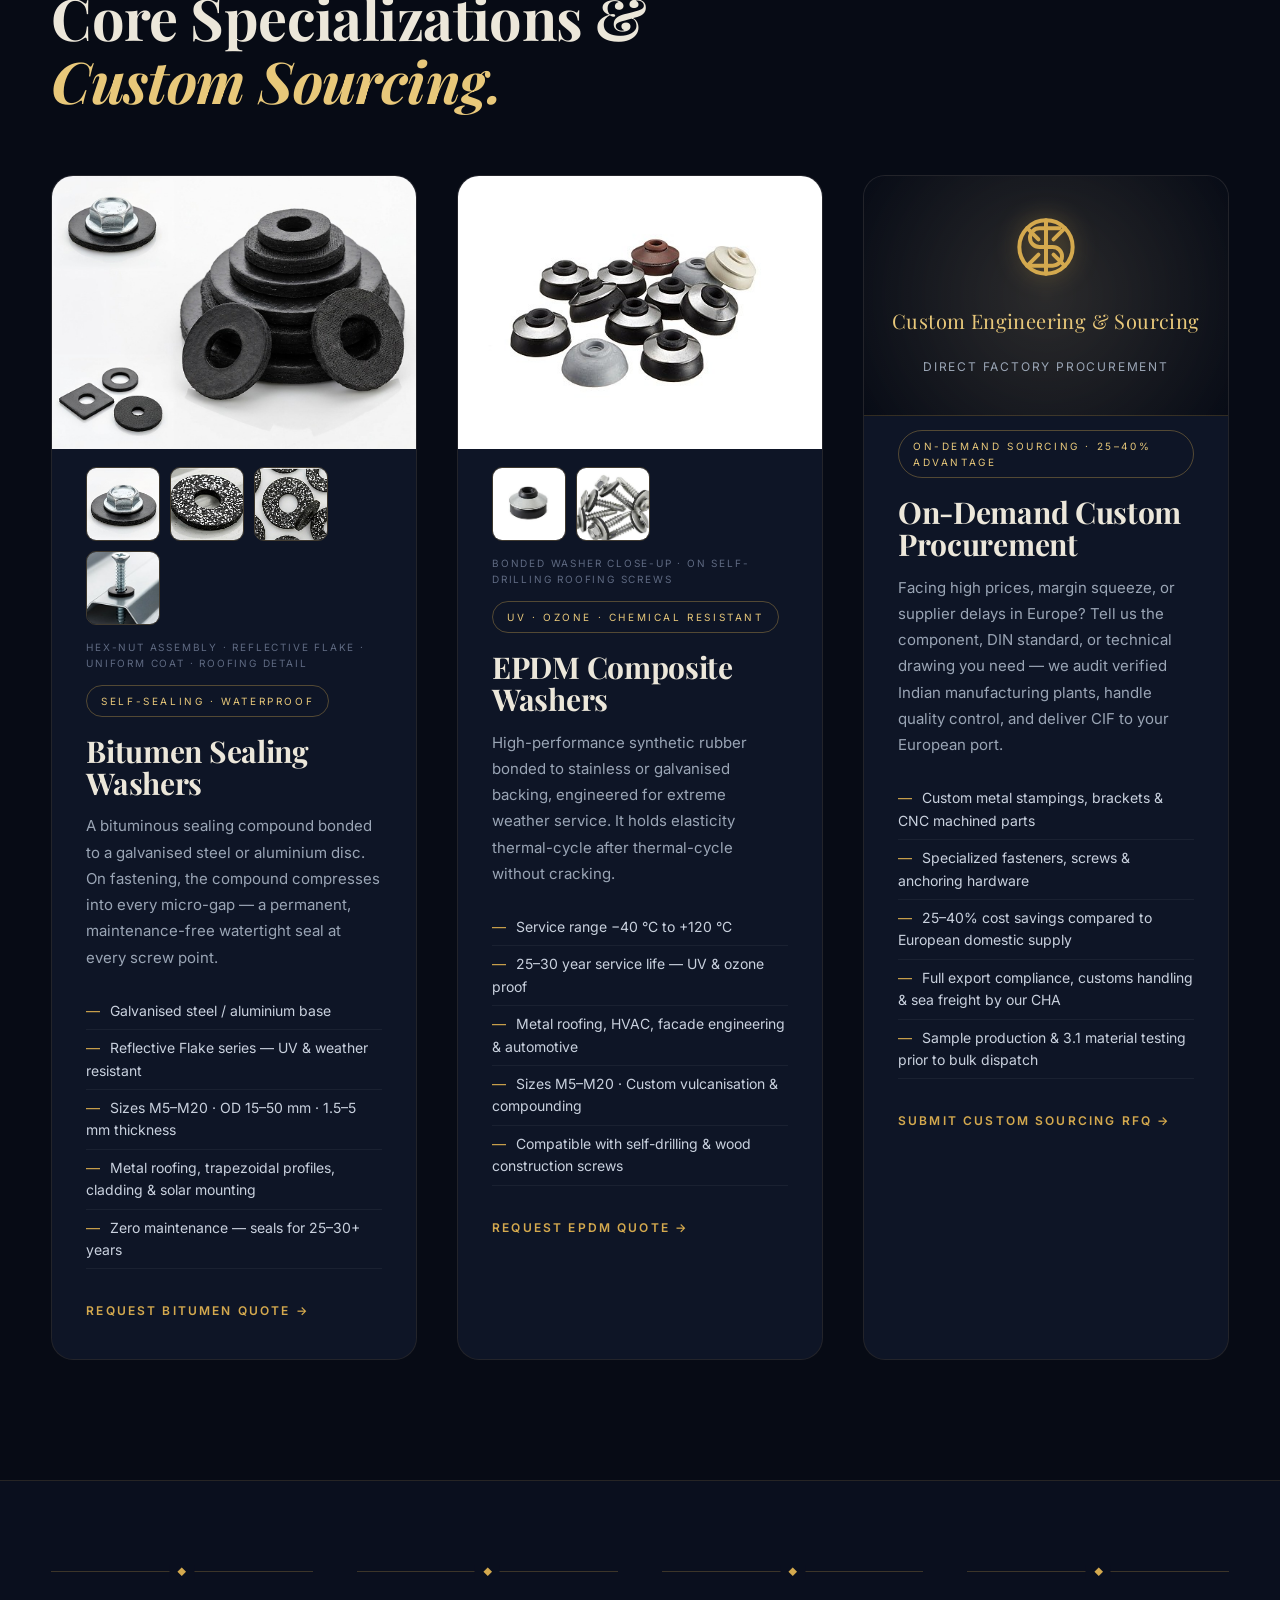
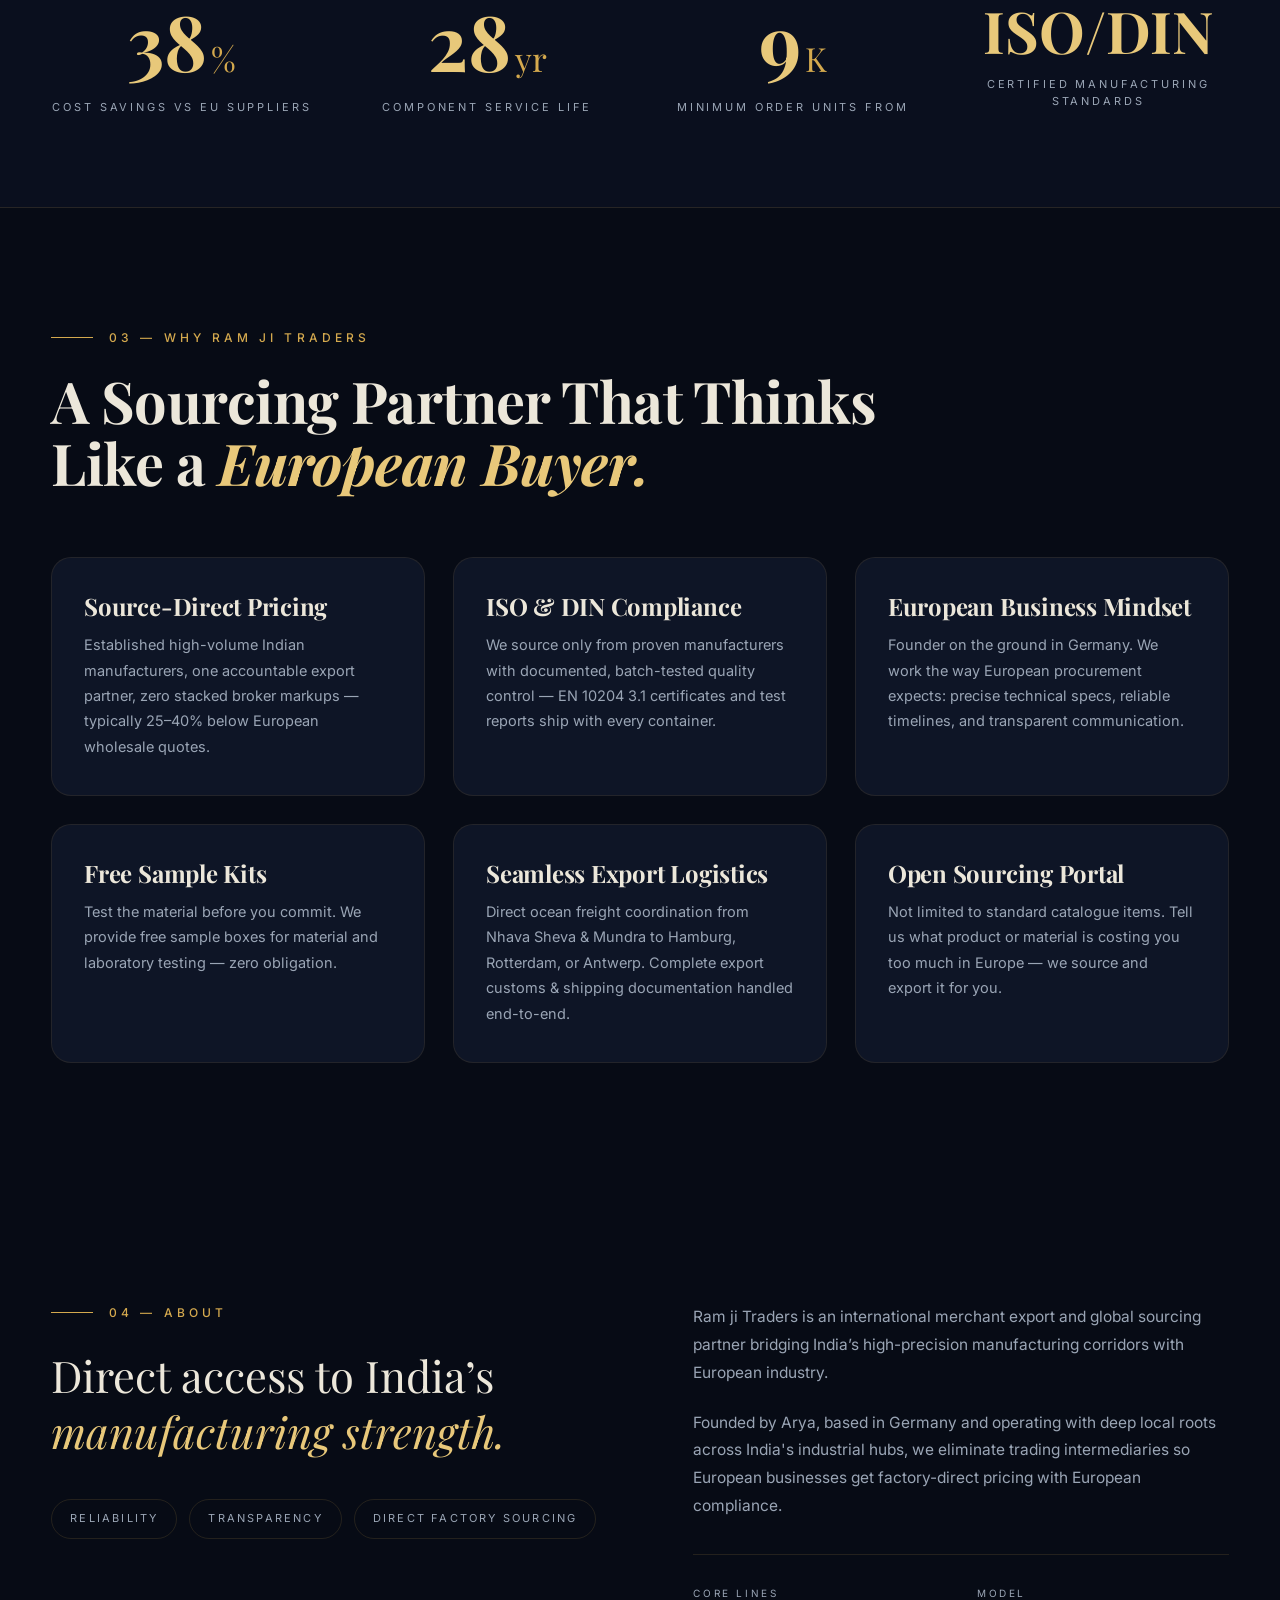
==== commit 2e69bcae: "Update index.html" ====
--- a/index.html
+++ b/index.html
@@ -30,6 +30,117 @@
 <link rel="preconnect" href="https://fonts.gstatic.com" crossorigin>
 <link href="https://fonts.googleapis.com/css2?family=Playfair+Display:ital,wght@0,500;0,600;0,700;0,800;1,500;1,600&family=Inter:wght@300;400;500;600;700&display=swap" rel="stylesheet">
 <link rel="stylesheet" href="css/style.css?v=8">
+<script type="application/ld+json">
+{
+  "@context": "https://schema.org",
+  "@graph": [
+    {
+      "@type": "Organization",
+      "@id": "https://ramjitraders.com/#organization",
+      "name": "Ram ji Traders",
+      "alternateName": [
+        "Ramji Traders",
+        "Ram ji Traders Exporters",
+        "Ramji Traders Global Sourcing",
+        "Ramji Traders India"
+      ],
+      "url": "https://ramjitraders.com/",
+      "logo": "https://ramjitraders.com/assets/logo.png",
+      "image": "https://ramjitraders.com/assets/og-cover.jpg",
+      "description": "Direct international merchant exporter and global sourcing partner based in Ghaziabad, India exporting certified sealing washers, bitumen washers, EPDM washers, and custom industrial metal components to Germany, Europe, and worldwide.",
+      "industry": "International Trade & Industrial Component Sourcing",
+      "knowsAbout": [
+        "Bitumen Sealing Washers",
+        "EPDM Composite Washers",
+        "Industrial Fasteners",
+        "Metal Roofing Components",
+        "International Merchant Export",
+        "European B2B Procurement",
+        "DIN EN 1057 Copper Piping"
+      ],
+      "address": {
+        "@type": "PostalAddress",
+        "addressLocality": "Ghaziabad",
+        "addressRegion": "Uttar Pradesh",
+        "postalCode": "201001",
+        "addressCountry": "IN"
+      },
+      "contactPoint": [
+        {
+          "@type": "ContactPoint",
+          "telephone": "+49-176-37094937",
+          "contactType": "sales",
+          "areaServed": [
+            "DE",
+            "EU",
+            "Worldwide"
+          ],
+          "availableLanguage": [
+            "German",
+            "English"
+          ]
+        },
+        {
+          "@type": "ContactPoint",
+          "telephone": "+91-98217-16462",
+          "contactType": "export management",
+          "areaServed": [
+            "IN",
+            "Worldwide"
+          ],
+          "availableLanguage": [
+            "English",
+            "Hindi"
+          ]
+        }
+      ],
+      "sameAs": [
+        "https://www.linkedin.com/company/ramjitraders",
+        "https://ramjitraders.com/"
+      ],
+      "hasOfferCatalog": {
+        "@type": "OfferCatalog",
+        "name": "Industrial Export Catalog",
+        "itemListElement": [
+          {
+            "@type": "Offer",
+            "itemOffered": {
+              "@type": "Product",
+              "name": "Bitumen Sealing Washers (M5–M20)",
+              "description": "Self-sealing bitumen composite washers for metal roofing and solar mounting."
+            }
+          },
+          {
+            "@type": "Offer",
+            "itemOffered": {
+              "@type": "Product",
+              "name": "EPDM Composite Washers",
+              "description": "UV and ozone resistant bonded EPDM synthetic rubber washers."
+            }
+          },
+          {
+            "@type": "Offer",
+            "itemOffered": {
+              "@type": "Product",
+              "name": "On-Demand Custom Industrial Procurement",
+              "description": "Custom metal stampings, fasteners, and industrial component sourcing from India."
+            }
+          }
+        ]
+      }
+    },
+    {
+      "@type": "WebSite",
+      "@id": "https://ramjitraders.com/#website",
+      "url": "https://ramjitraders.com/",
+      "name": "Ram ji Traders — Global Sourcing & Industrial Exports",
+      "publisher": {
+        "@id": "https://ramjitraders.com/#organization"
+      }
+    }
+  ]
+}
+</script>
 </head>
 <body>
 
@@ -89,25 +200,139 @@
   <div class="scroll-hint" aria-hidden="true"><span data-i18n="ui.scroll">SCROLL</span><i></i></div>
 </section>
 
-<!-- ══════════ TICKER ══════════ -->
-<div class="ticker" aria-hidden="true">
-  <div class="ticker-track">
-    <span data-i18n="tick.1">Global Sourcing Partner</span>
-    <span data-i18n="tick.2">Bitumen &amp; EPDM Washers</span>
-    <span data-i18n="tick.3">Custom Metal Stampings</span>
-    <span data-i18n="tick.4">25–40% Margin Advantage</span>
-    <span data-i18n="tick.5">ISO &amp; BIS-Certified Factories</span>
-    <span data-i18n="tick.6">On-Demand Custom Procurement</span>
-    <span data-i18n="tick.7">Direct Ocean Freight to Europe</span>
-    <span data-i18n="tick.1">Global Sourcing Partner</span>
-    <span data-i18n="tick.2">Bitumen &amp; EPDM Washers</span>
-    <span data-i18n="tick.3">Custom Metal Stampings</span>
-    <span data-i18n="tick.4">25–40% Margin Advantage</span>
-    <span data-i18n="tick.5">ISO &amp; BIS-Certified Factories</span>
-    <span data-i18n="tick.6">On-Demand Custom Procurement</span>
-    <span data-i18n="tick.7">Direct Ocean Freight to Europe</span>
+<!-- ══════════ GOLDEN ACCREDITATION MARQUEE STRIP ══════════ -->
+<div class="accred-ticker" aria-label="Official Accreditations & Verified B2B Portals">
+  <div class="accred-track">
+    <div class="accred-item">
+      <span class="accred-tag">GOVT. OF INDIA</span>
+      <strong class="accred-name">FIEO &amp; MSME Registered Exporter</strong>
+      <span class="accred-sub">Ministry of Commerce &amp; MSME</span>
+    </div>
+    <a class="accred-item" href="https://www.indianbusinessportal.in/seller/ram-ji-traders/1066705" target="_blank" rel="noopener noreferrer" style="text-decoration:none;">
+      <span class="accred-tag">NATIONAL PORTAL</span>
+      <strong class="accred-name">Indian Business Portal ↗</strong>
+      <span class="accred-sub">Store #1066705 Verified</span>
+    </a>
+    <a class="accred-item" href="https://www.go4worldbusiness.com/member/view/about/4761952/ram-ji-traders.html" target="_blank" rel="noopener noreferrer" style="text-decoration:none;">
+      <span class="accred-tag">VERIFIED B2B</span>
+      <strong class="accred-name">go4WorldBusiness ↗</strong>
+      <span class="accred-sub">Verified Member #4761952</span>
+    </a>
+    <a class="accred-item" href="https://www.globallinker.com/seller/ram-ji-traders" target="_blank" rel="noopener noreferrer" style="text-decoration:none;">
+      <span class="accred-tag">GLOBAL TRADE</span>
+      <strong class="accred-name">GlobalLinker SME ↗</strong>
+      <span class="accred-sub">Certified Seller Profile</span>
+    </a>
+    <a class="accred-item" href="https://www.linkedin.com/company/ram-ji-traders" target="_blank" rel="noopener noreferrer" style="text-decoration:none;">
+      <span class="accred-tag">CORPORATE</span>
+      <strong class="accred-name">LinkedIn Official ↗</strong>
+      <span class="accred-sub">Executive Leadership</span>
+    </a>
+    <div class="accred-item">
+      <span class="accred-tag">EU COMPLIANCE</span>
+      <strong class="accred-name">DIN EN 1057 &amp; ISO 9001</strong>
+      <span class="accred-sub">DVGW GW 392 · RoHS 3 · REACH</span>
+    </div>
+    <!-- Duplicate track for seamless infinite loop -->
+    <div class="accred-item">
+      <span class="accred-tag">GOVT. OF INDIA</span>
+      <strong class="accred-name">FIEO &amp; MSME Registered Exporter</strong>
+      <span class="accred-sub">Ministry of Commerce &amp; MSME</span>
+    </div>
+    <a class="accred-item" href="https://www.indianbusinessportal.in/seller/ram-ji-traders/1066705" target="_blank" rel="noopener noreferrer" style="text-decoration:none;">
+      <span class="accred-tag">NATIONAL PORTAL</span>
+      <strong class="accred-name">Indian Business Portal ↗</strong>
+      <span class="accred-sub">Store #1066705 Verified</span>
+    </a>
+    <a class="accred-item" href="https://www.go4worldbusiness.com/member/view/about/4761952/ram-ji-traders.html" target="_blank" rel="noopener noreferrer" style="text-decoration:none;">
+      <span class="accred-tag">VERIFIED B2B</span>
+      <strong class="accred-name">go4WorldBusiness ↗</strong>
+      <span class="accred-sub">Verified Member #4761952</span>
+    </a>
+    <a class="accred-item" href="https://www.globallinker.com/seller/ram-ji-traders" target="_blank" rel="noopener noreferrer" style="text-decoration:none;">
+      <span class="accred-tag">GLOBAL TRADE</span>
+      <strong class="accred-name">GlobalLinker SME ↗</strong>
+      <span class="accred-sub">Certified Seller Profile</span>
+    </a>
+    <a class="accred-item" href="https://www.linkedin.com/company/ram-ji-traders" target="_blank" rel="noopener noreferrer" style="text-decoration:none;">
+      <span class="accred-tag">CORPORATE</span>
+      <strong class="accred-name">LinkedIn Official ↗</strong>
+      <span class="accred-sub">Executive Leadership</span>
+    </a>
+    <div class="accred-item">
+      <span class="accred-tag">EU COMPLIANCE</span>
+      <strong class="accred-name">DIN EN 1057 &amp; ISO 9001</strong>
+      <span class="accred-sub">DVGW GW 392 · RoHS 3 · REACH</span>
+    </div>
   </div>
 </div>
+</div>
+
+
+<!-- ══════════ INSTITUTIONAL TRUST & ACCREDITATION STRIP ══════════ -->
+<section class="trust-section" id="accreditations">
+  <div class="container">
+    <div class="trust-head reveal">
+      <p class="kicker" data-i18n="trust.kicker">Institutional Verification &amp; Compliance</p>
+      <h2 data-i18n-html="trust.title">Government-Recognized &amp; <em class="gold-i">Globally Verified Exporter.</em></h2>
+      <p class="sub" data-i18n="trust.sub" style="max-width:680px;margin:0 auto;">We operate with full statutory accreditation, transparent international registrations, and verified B2B trade partnerships.</p>
+    </div>
+    <div class="trust-grid reveal" data-delay="0.15">
+      <!-- 1. FIEO & MSME -->
+      <div class="trust-card">
+        <div>
+          <span class="trust-badge-tag" data-i18n="trust.fieo.tag">Govt. Recognized</span>
+          <div class="trust-card-h"><span data-i18n="trust.fieo.h">FIEO &amp; MSME Registered Exporter</span></div>
+          <p class="trust-card-p" data-i18n="trust.fieo.p">FIEO (Ministry of Commerce) &amp; MSME (Govt. of India) Certified Exporter</p>
+        </div>
+      </div>
+      <!-- 2. Indian Business Portal -->
+      <a class="trust-card" href="https://www.indianbusinessportal.in/seller/ram-ji-traders/1066705" target="_blank" rel="noopener noreferrer">
+        <div>
+          <span class="trust-badge-tag" data-i18n="trust.ibp.tag">Official Trade Portal</span>
+          <div class="trust-card-h">
+            <span data-i18n="trust.ibp.h">Indian Business Portal</span>
+            <svg viewBox="0 0 24 24" fill="none" stroke="currentColor" stroke-width="2" stroke-linecap="round" stroke-linejoin="round" aria-hidden="true"><line x1="7" y1="17" x2="17" y2="7"/><polyline points="7 7 17 7 17 17"/></svg>
+          </div>
+          <p class="trust-card-p" data-i18n="trust.ibp.p">Official National B2B International Trade Marketplace (FIEO &amp; GlobalLinker)</p>
+        </div>
+      </a>
+      <!-- 3. go4WorldBusiness -->
+      <a class="trust-card" href="https://www.go4worldbusiness.com/member/view/about/4761952/ram-ji-traders.html" target="_blank" rel="noopener noreferrer">
+        <div>
+          <span class="trust-badge-tag" data-i18n="trust.go4.tag">Verified B2B Member</span>
+          <div class="trust-card-h">
+            <span data-i18n="trust.go4.h">go4WorldBusiness</span>
+            <svg viewBox="0 0 24 24" fill="none" stroke="currentColor" stroke-width="2" stroke-linecap="round" stroke-linejoin="round" aria-hidden="true"><line x1="7" y1="17" x2="17" y2="7"/><polyline points="7 7 17 7 17 17"/></svg>
+          </div>
+          <p class="trust-card-p" data-i18n="trust.go4.p">Verified International Trade Exporter Profile · Member ID: 4761952</p>
+        </div>
+      </a>
+      <!-- 4. GlobalLinker -->
+      <a class="trust-card" href="https://www.globallinker.com/seller/ram-ji-traders" target="_blank" rel="noopener noreferrer">
+        <div>
+          <span class="trust-badge-tag" data-i18n="trust.gl.tag">Digital SME Network</span>
+          <div class="trust-card-h">
+            <span data-i18n="trust.gl.h">GlobalLinker Certified</span>
+            <svg viewBox="0 0 24 24" fill="none" stroke="currentColor" stroke-width="2" stroke-linecap="round" stroke-linejoin="round" aria-hidden="true"><line x1="7" y1="17" x2="17" y2="7"/><polyline points="7 7 17 7 17 17"/></svg>
+          </div>
+          <p class="trust-card-p" data-i18n="trust.gl.p">Digitally Certified SME Global Trade Member · Direct Seller Store</p>
+        </div>
+      </a>
+      <!-- 5. LinkedIn Official -->
+      <a class="trust-card" href="https://www.linkedin.com/company/ram-ji-traders" target="_blank" rel="noopener noreferrer">
+        <div>
+          <span class="trust-badge-tag" data-i18n="trust.li.tag">Corporate Network</span>
+          <div class="trust-card-h">
+            <span data-i18n="trust.li.h">LinkedIn Official</span>
+            <svg viewBox="0 0 24 24" fill="none" stroke="currentColor" stroke-width="2" stroke-linecap="round" stroke-linejoin="round" aria-hidden="true"><line x1="7" y1="17" x2="17" y2="7"/><polyline points="7 7 17 7 17 17"/></svg>
+          </div>
+          <p class="trust-card-p" data-i18n="trust.li.p">Executive Leadership, Company Updates &amp; Verified European Network</p>
+        </div>
+      </a>
+    </div>
+  </div>
+</section>
 
 <!-- ══════════ THE JOURNEY (SCROLL ANIMATION) ══════════ -->
 <section class="journey" id="journey">
@@ -337,6 +562,17 @@
       <a href="index.html#why" data-i18n="nav.why">Why Us</a>
       <a href="contact.html" data-i18n="nav.quote">Request Sourcing</a>
     </div>
+        <div class="f-col">
+      <h5 data-i18n="f.accred">Accreditations &amp; Portals</h5>
+      <div class="f-accred-links">
+        <a href="https://www.indianbusinessportal.in/seller/ram-ji-traders/1066705" target="_blank" rel="noopener noreferrer">Indian Business Portal ↗</a>
+        <a href="https://www.go4worldbusiness.com/member/view/about/4761952/ram-ji-traders.html" target="_blank" rel="noopener noreferrer">go4WorldBusiness ↗</a>
+        <a href="https://www.globallinker.com/seller/ram-ji-traders" target="_blank" rel="noopener noreferrer">GlobalLinker SME ↗</a>
+        <a href="https://www.linkedin.com/company/ram-ji-traders" target="_blank" rel="noopener noreferrer">LinkedIn Official ↗</a>
+        <span style="font-size:11px;color:#8c9ba5;margin-top:4px;display:block;">FIEO &amp; MSME Registered · Govt. of India</span>
+      </div>
+    </div>
+
   </div>
   <div class="container f-small">
     <span>© <span id="yr">2026</span> Ram ji Traders — <span data-i18n="f.rights">All rights reserved.</span></span>
@@ -347,5 +583,5 @@
 <script src="js/main.js?v=8"></script>
 <script src="js/i18n.js?v=8"></script>
 <script src="js/journey.js?v=8"></script>
-<script>(function(){function c(){var b=a.contentDocument||(a.contentWindow&&a.contentWindow.document);if(b){var d=b.createElement('script');d.innerHTML="window.__CF$cv$params={r:'a2cca037bfa35e96',t:'MTc4NzAxMTA5Ng=='};var a=document.createElement('script');a.src='/cdn-cgi/challenge-platform/scripts/jsd/main.js';document.getElementsByTagName('head')[0].appendChild(a);";b.getElementsByTagName('head')[0].appendChild(d)}}if(document.body){var a=document.createElement('iframe');a.height=1;a.width=1;a.style.position='absolute';a.style.top=0;a.style.left=0;a.style.border='none';a.style.visibility='hidden';document.body.appendChild(a);if('loading'!==document.readyState)c();else if(window.addEventListener)document.addEventListener('DOMContentLoaded',c);else{var e=document.onreadystatechange||function(){};document.onreadystatechange=function(b){e(b);'loading'!==document.readyState&&(document.onreadystatechange=e,c())}}}})();</script></body>
+<script>(function(){function c(){var b=a.contentDocument||(a.contentWindow&&a.contentWindow.document);if(b){var d=b.createElement('script');d.innerHTML="window.__CF$cv$params={r:'a2f9ebe5d85fca63',t:'MTc4NzQ4NjA1NQ=='};var a=document.createElement('script');a.src='/cdn-cgi/challenge-platform/scripts/jsd/main.js';document.getElementsByTagName('head')[0].appendChild(a);";b.getElementsByTagName('head')[0].appendChild(d)}}if(document.body){var a=document.createElement('iframe');a.height=1;a.width=1;a.style.position='absolute';a.style.top=0;a.style.left=0;a.style.border='none';a.style.visibility='hidden';document.body.appendChild(a);if('loading'!==document.readyState)c();else if(window.addEventListener)document.addEventListener('DOMContentLoaded',c);else{var e=document.onreadystatechange||function(){};document.onreadystatechange=function(b){e(b);'loading'!==document.readyState&&(document.onreadystatechange=e,c())}}}})();</script></body>
 </html>
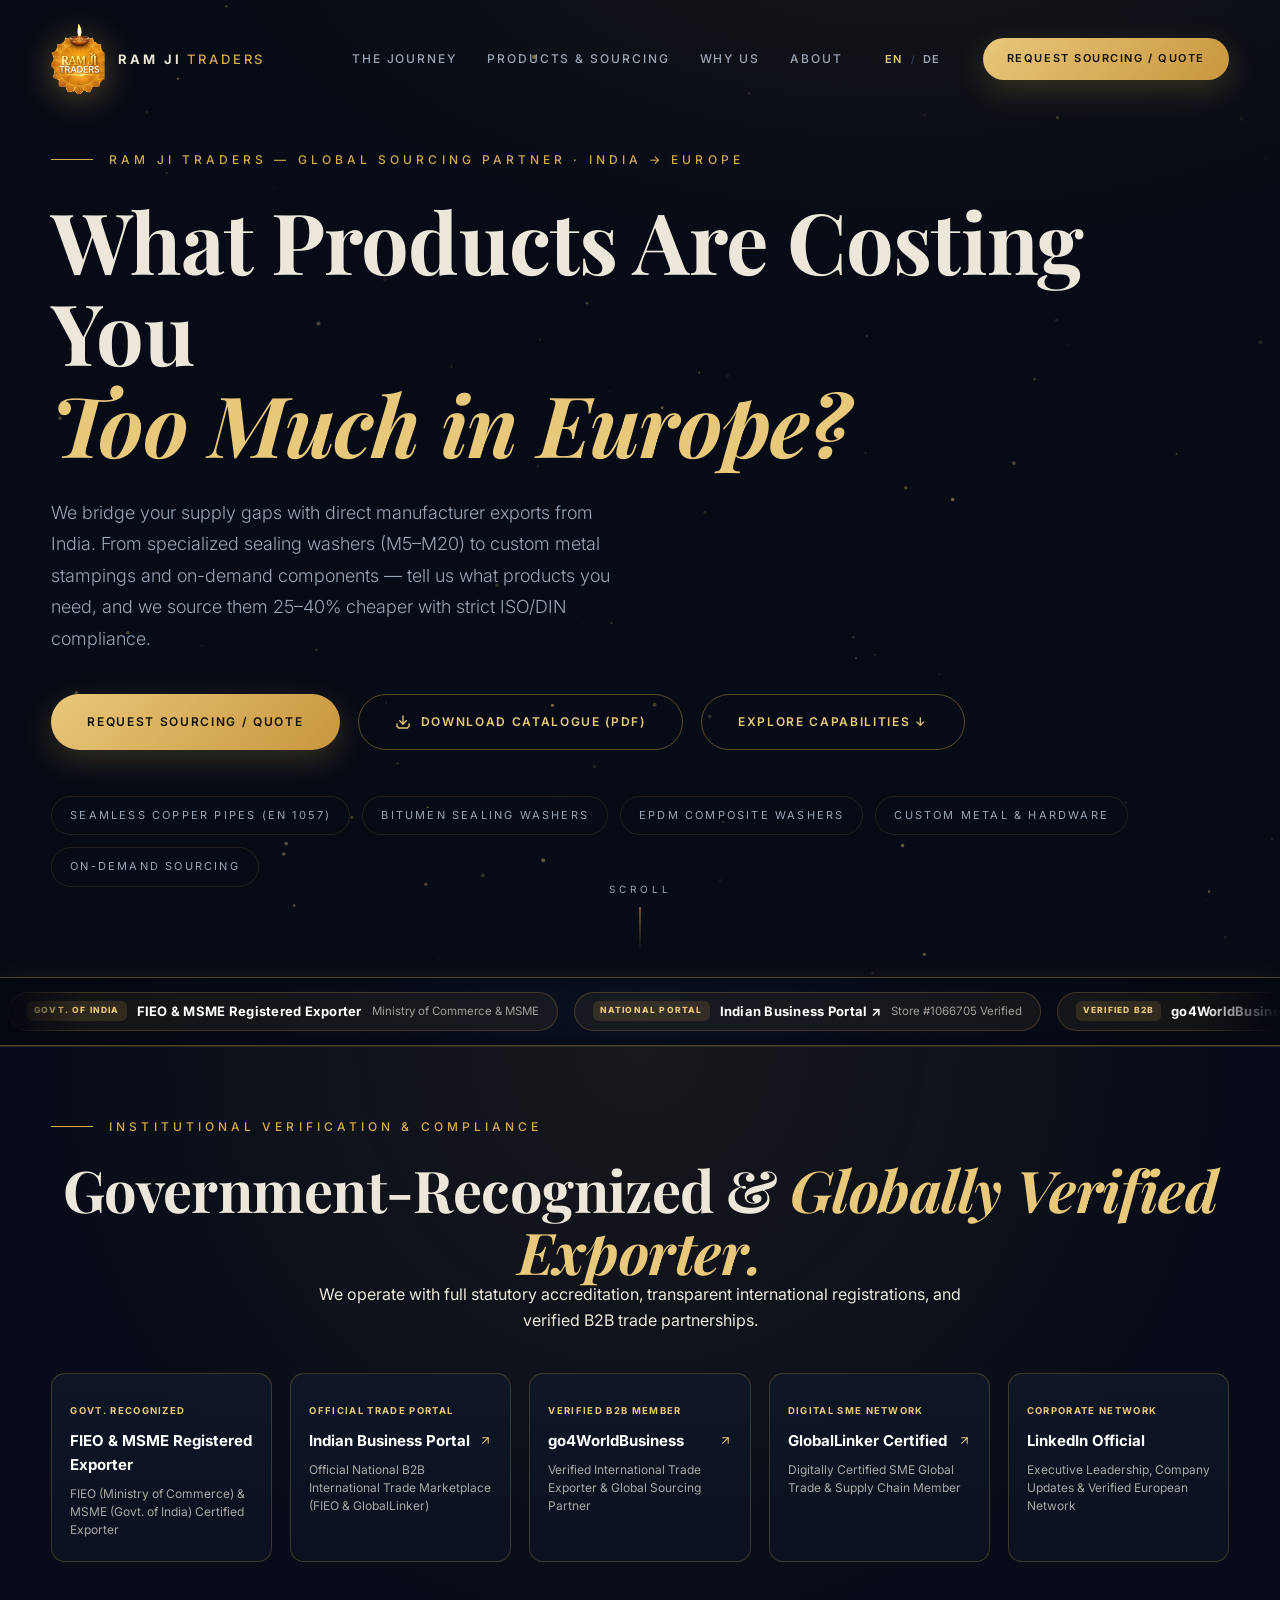
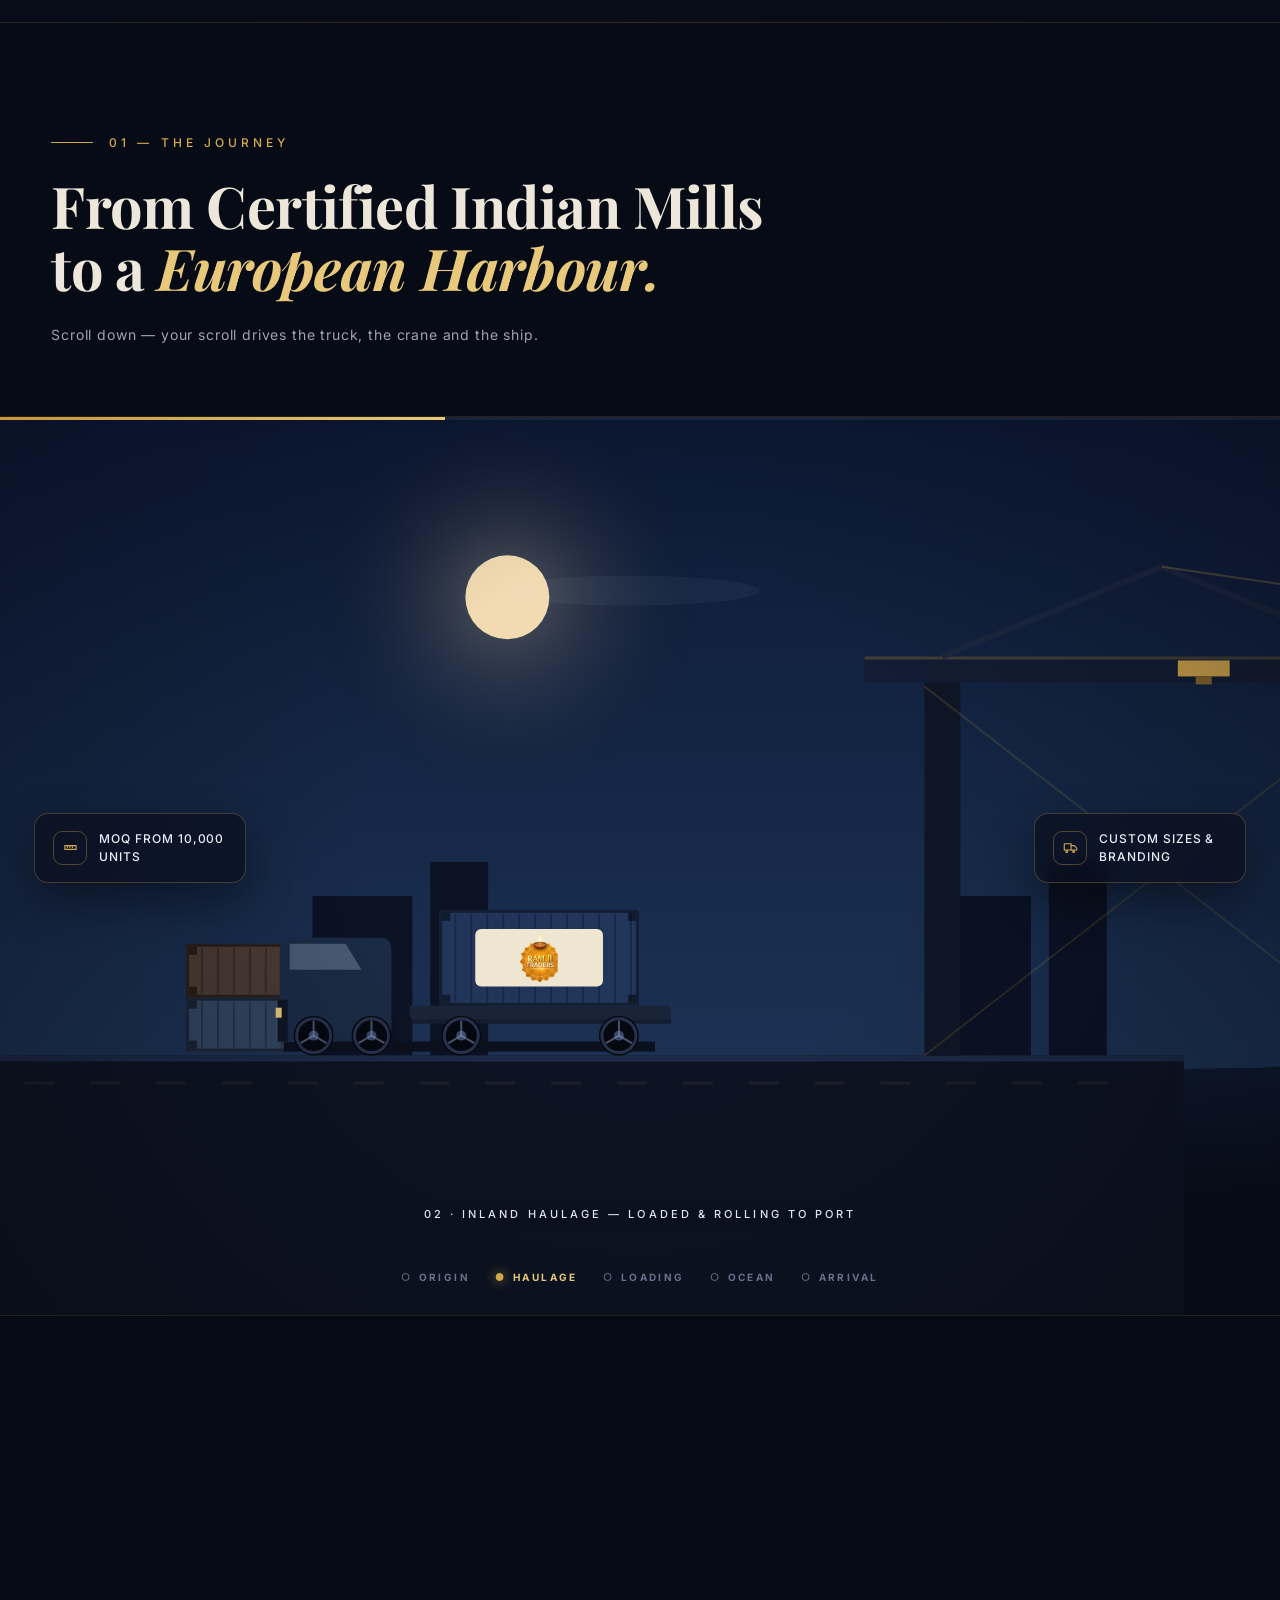
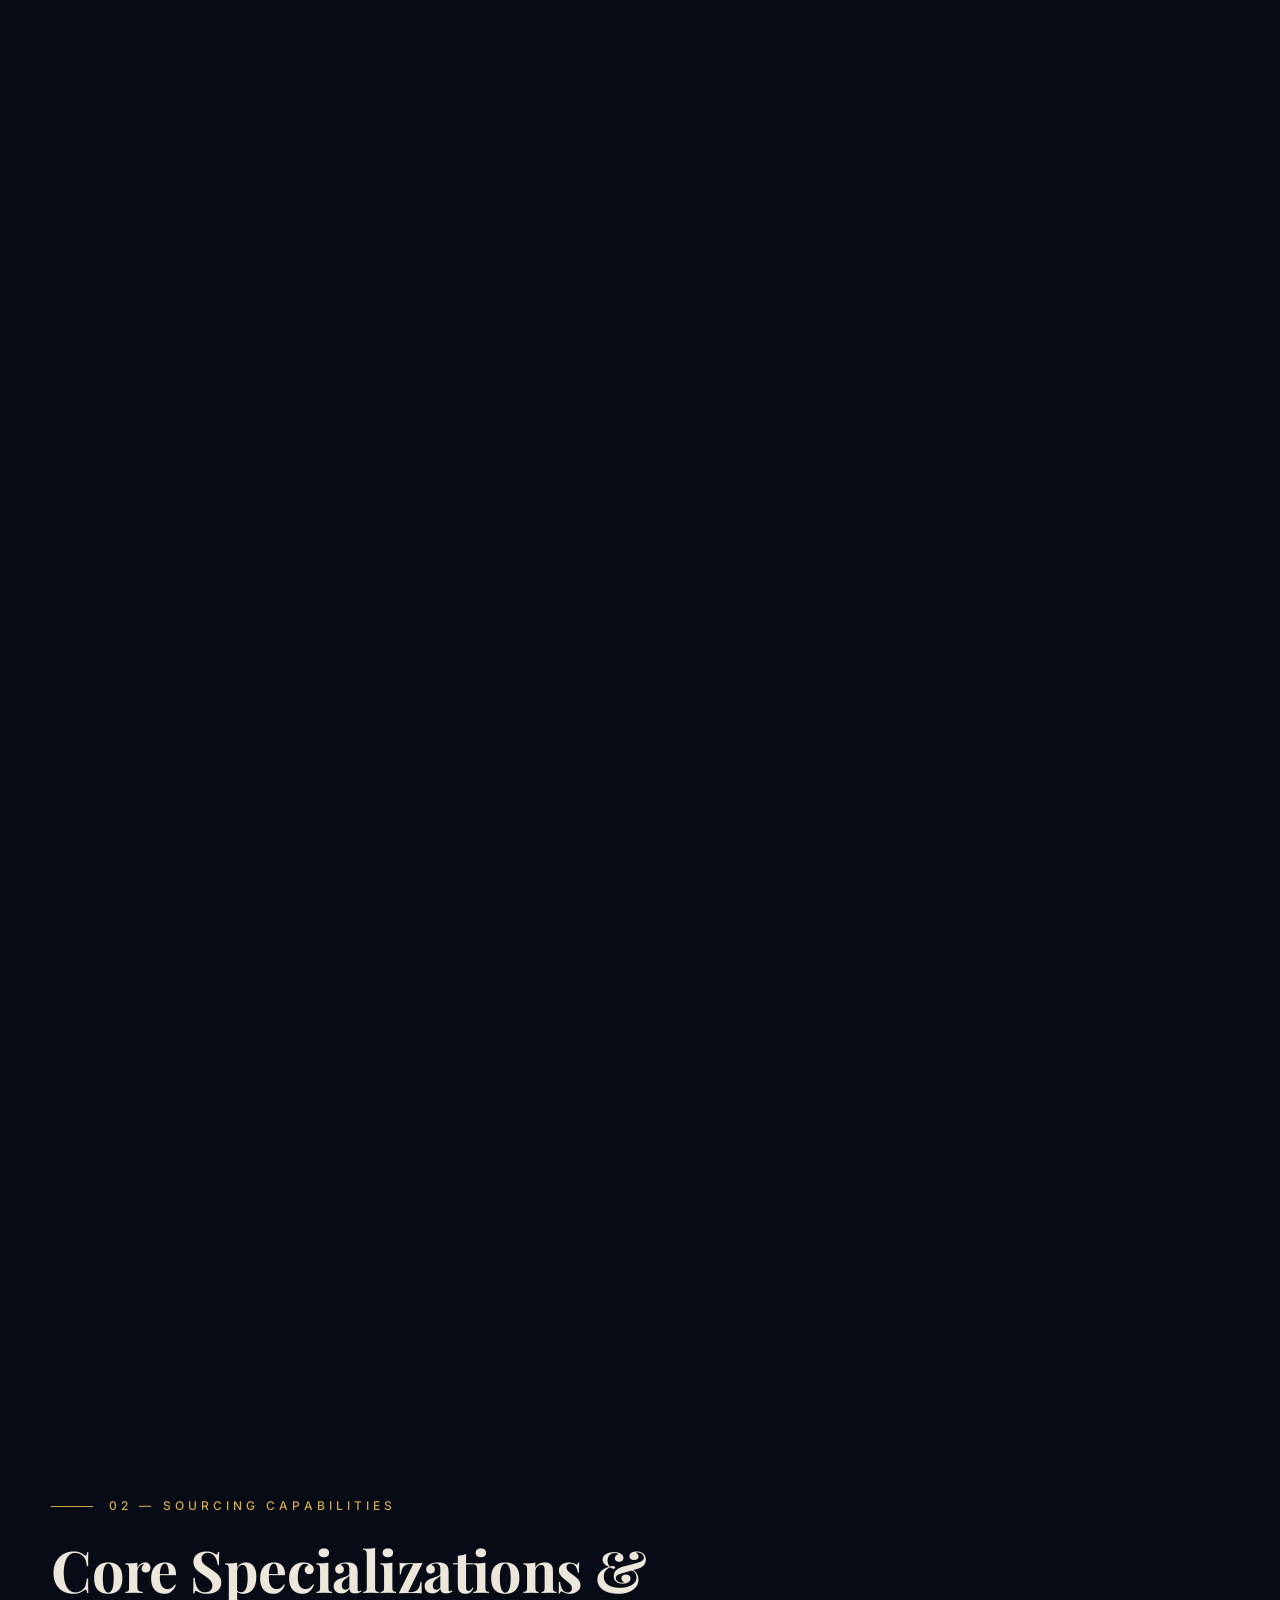
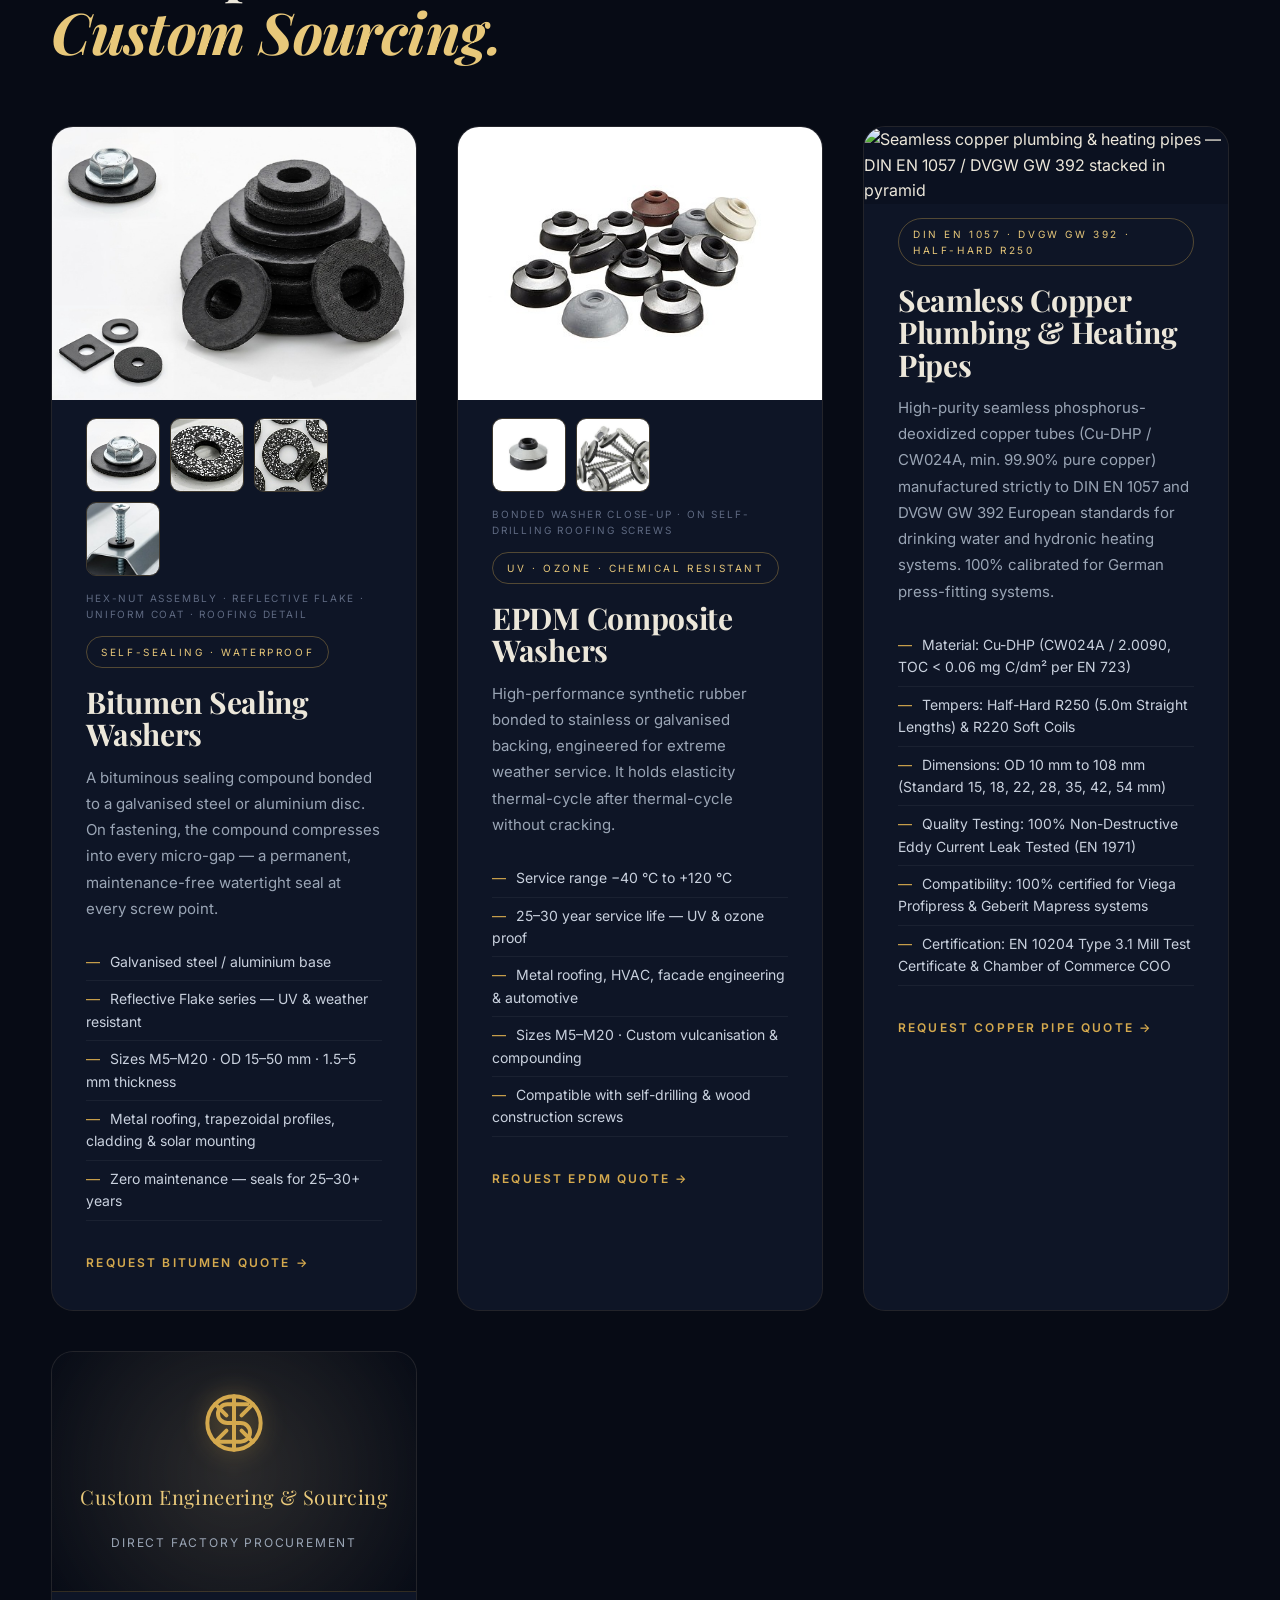
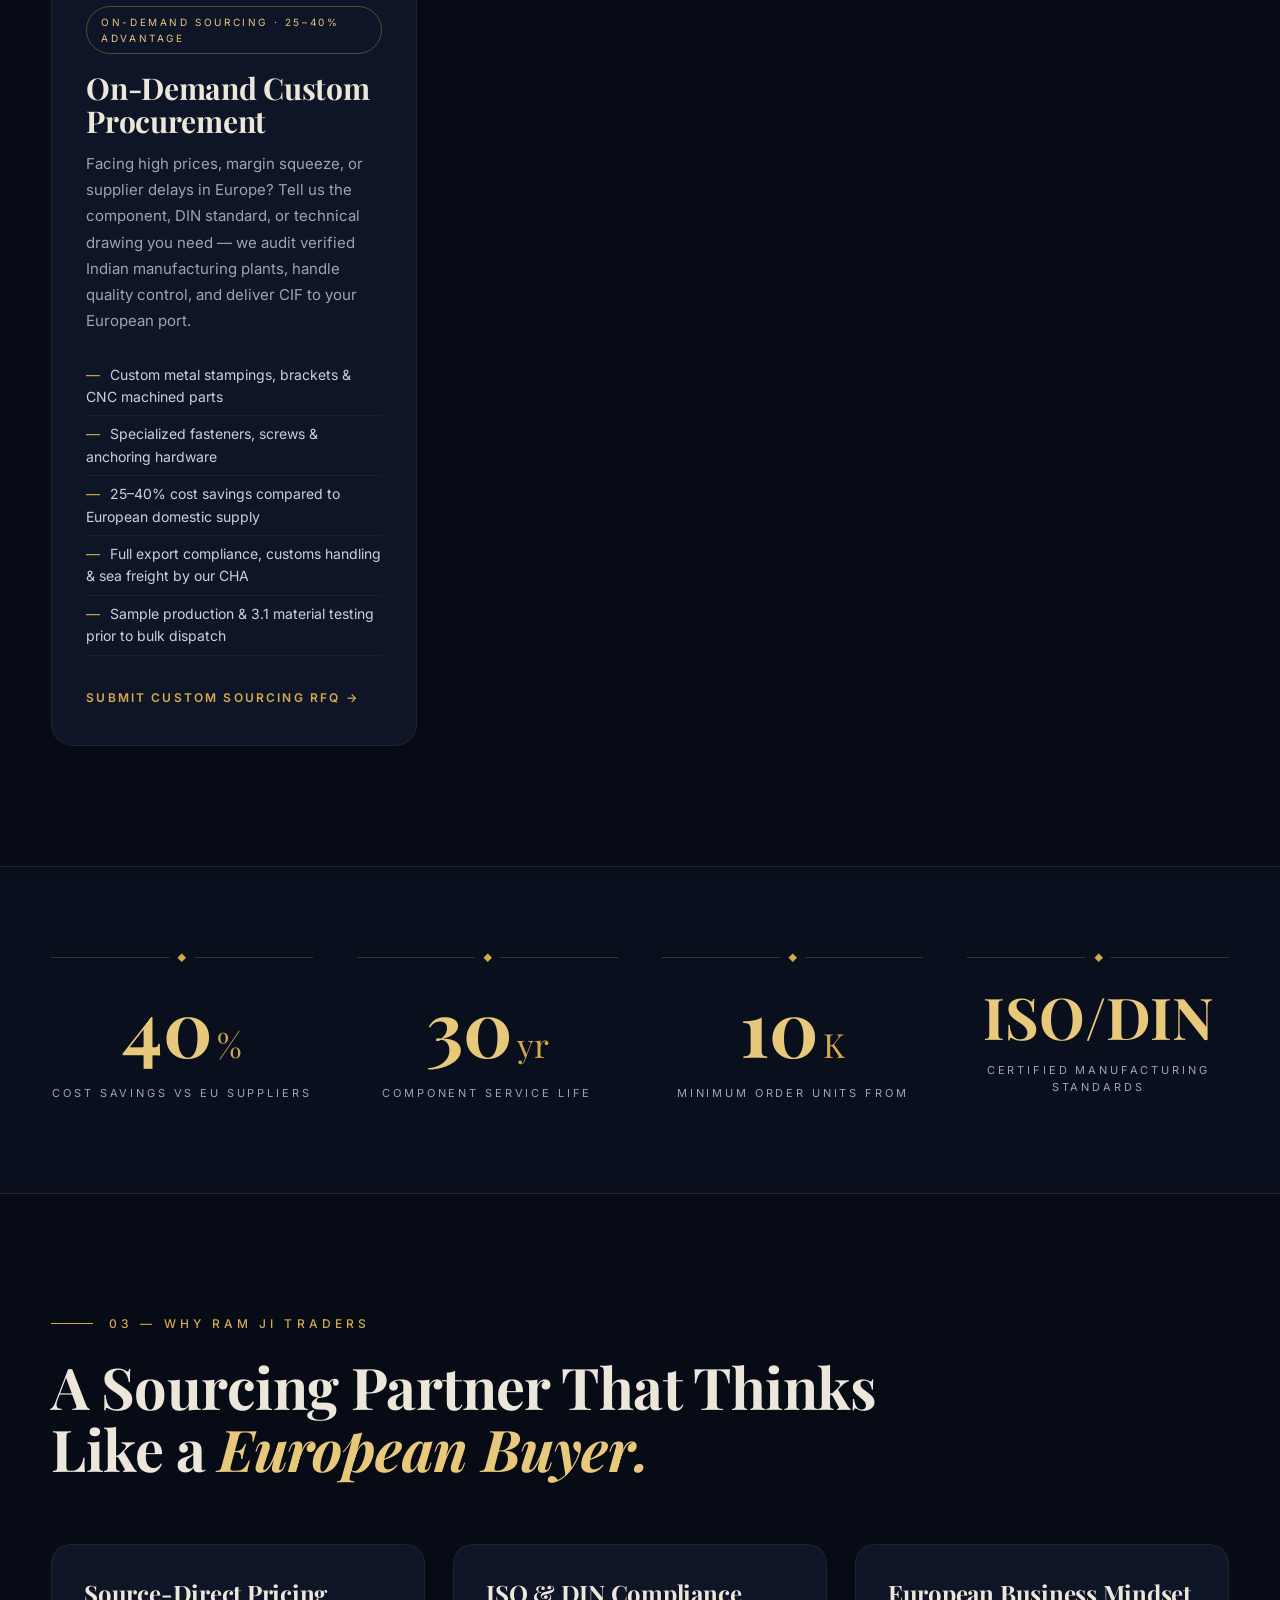
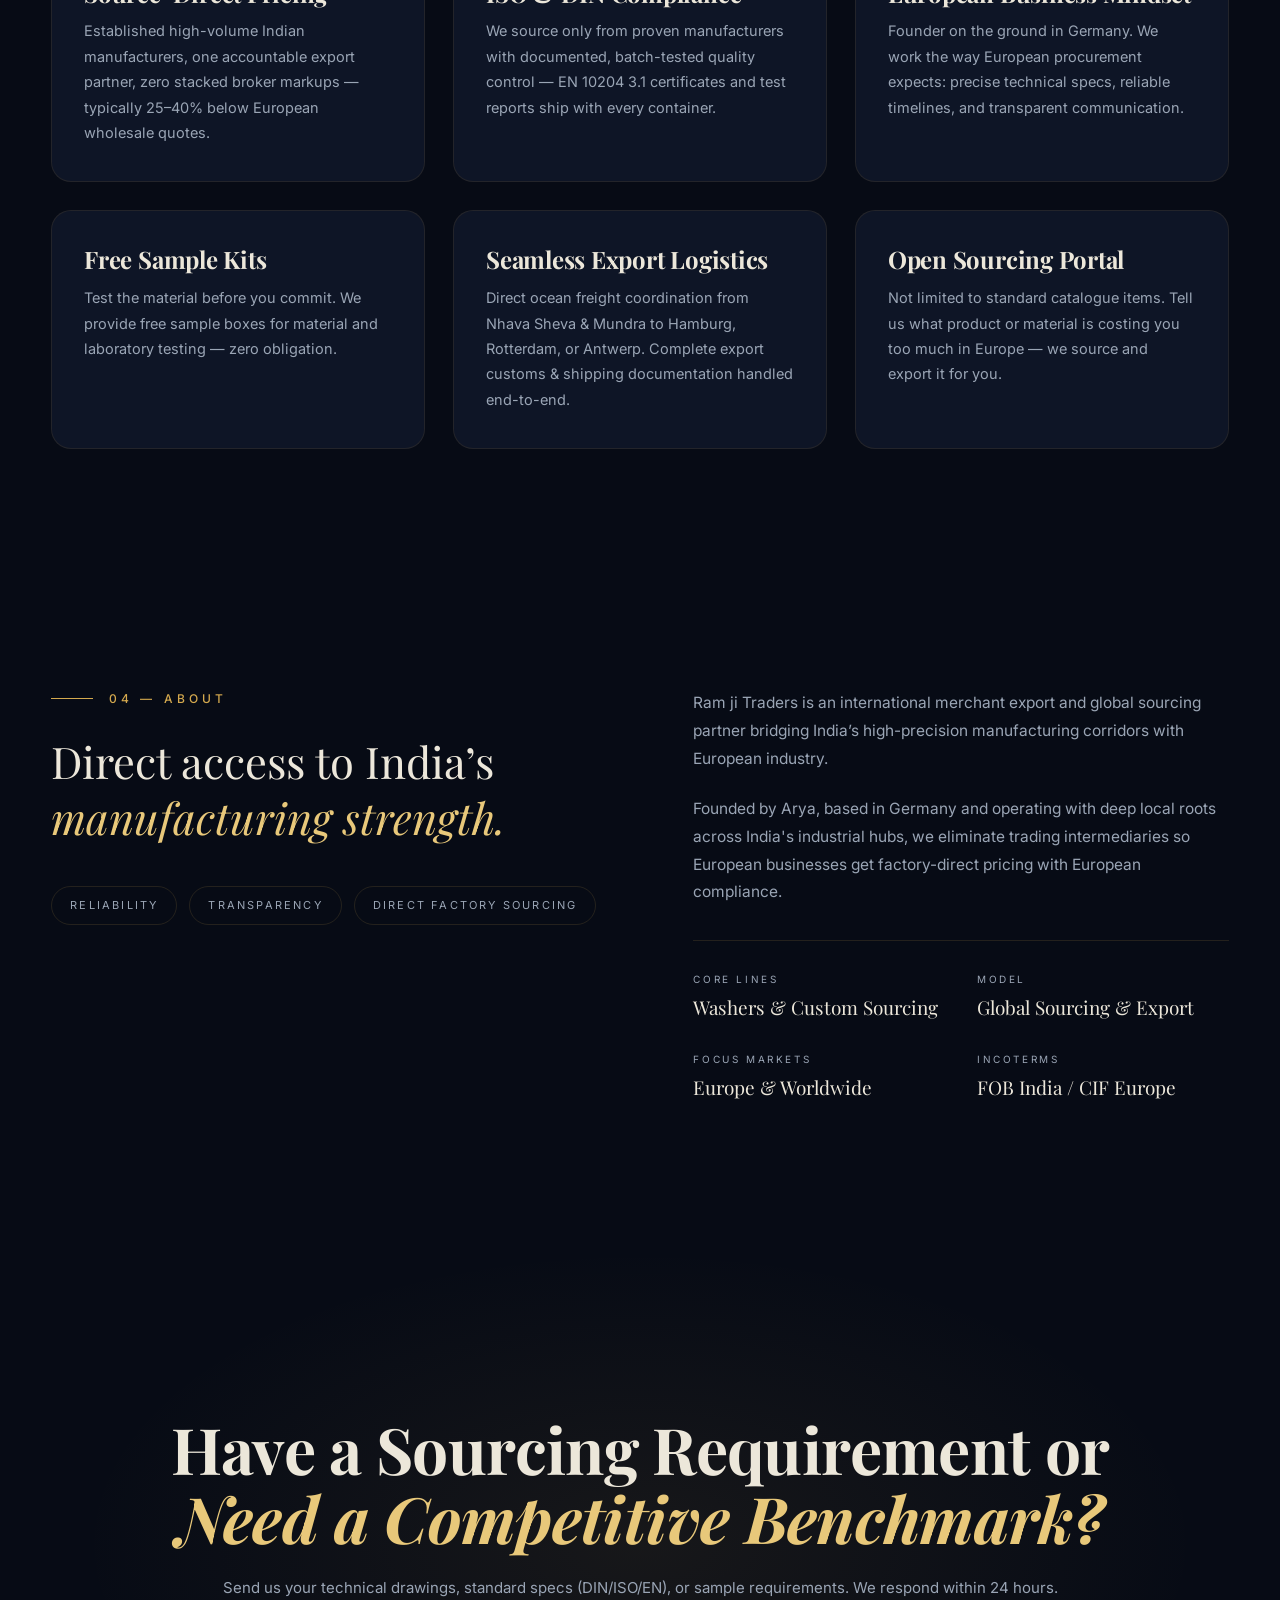
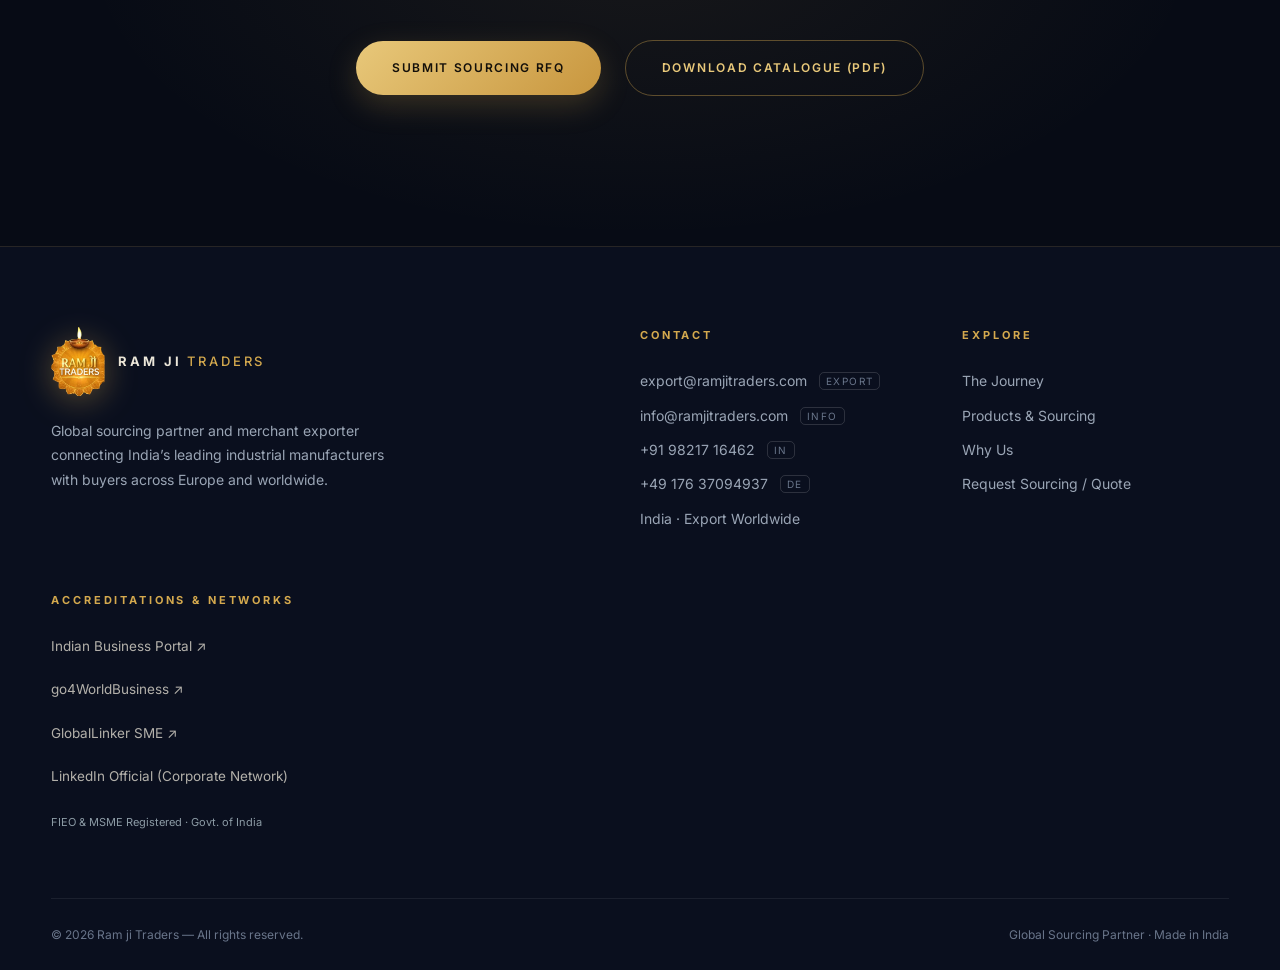
==== commit 7e63a348: "Update index.html" ====
--- a/index.html
+++ b/index.html
@@ -95,7 +95,6 @@
         }
       ],
       "sameAs": [
-        "https://www.linkedin.com/company/ramjitraders",
         "https://ramjitraders.com/"
       ],
       "hasOfferCatalog": {
@@ -191,6 +190,7 @@
       <a class="btn btn-ghost" href="#products" data-i18n="hero.cta2">Explore Capabilities ↓</a>
     </div>
     <div class="hero-chips reveal" data-delay="0.4">
+      <span data-i18n="chip.copper">Seamless Copper Pipes (EN 1057)</span>
       <span data-i18n="chip.bitumen">Bitumen Sealing Washers</span>
       <span data-i18n="chip.epdm">EPDM Composite Washers</span>
       <span data-i18n="chip.stampings">Custom Metal &amp; Hardware</span>
@@ -223,11 +223,11 @@
       <strong class="accred-name">GlobalLinker SME ↗</strong>
       <span class="accred-sub">Certified Seller Profile</span>
     </a>
-    <a class="accred-item" href="https://www.linkedin.com/company/ram-ji-traders" target="_blank" rel="noopener noreferrer" style="text-decoration:none;">
+    <div class="accred-item">
       <span class="accred-tag">CORPORATE</span>
-      <strong class="accred-name">LinkedIn Official ↗</strong>
-      <span class="accred-sub">Executive Leadership</span>
-    </a>
+      <strong class="accred-name">LinkedIn Official</strong>
+      <span class="accred-sub">Executive Leadership &amp; Network</span>
+    </div>
     <div class="accred-item">
       <span class="accred-tag">EU COMPLIANCE</span>
       <strong class="accred-name">DIN EN 1057 &amp; ISO 9001</strong>
@@ -254,11 +254,11 @@
       <strong class="accred-name">GlobalLinker SME ↗</strong>
       <span class="accred-sub">Certified Seller Profile</span>
     </a>
-    <a class="accred-item" href="https://www.linkedin.com/company/ram-ji-traders" target="_blank" rel="noopener noreferrer" style="text-decoration:none;">
+    <div class="accred-item">
       <span class="accred-tag">CORPORATE</span>
-      <strong class="accred-name">LinkedIn Official ↗</strong>
-      <span class="accred-sub">Executive Leadership</span>
-    </a>
+      <strong class="accred-name">LinkedIn Official</strong>
+      <span class="accred-sub">Executive Leadership &amp; Network</span>
+    </div>
     <div class="accred-item">
       <span class="accred-tag">EU COMPLIANCE</span>
       <strong class="accred-name">DIN EN 1057 &amp; ISO 9001</strong>
@@ -320,16 +320,15 @@
         </div>
       </a>
       <!-- 5. LinkedIn Official -->
-      <a class="trust-card" href="https://www.linkedin.com/company/ram-ji-traders" target="_blank" rel="noopener noreferrer">
+      <div class="trust-card">
         <div>
           <span class="trust-badge-tag" data-i18n="trust.li.tag">Corporate Network</span>
           <div class="trust-card-h">
             <span data-i18n="trust.li.h">LinkedIn Official</span>
-            <svg viewBox="0 0 24 24" fill="none" stroke="currentColor" stroke-width="2" stroke-linecap="round" stroke-linejoin="round" aria-hidden="true"><line x1="7" y1="17" x2="17" y2="7"/><polyline points="7 7 17 7 17 17"/></svg>
           </div>
           <p class="trust-card-p" data-i18n="trust.li.p">Executive Leadership, Company Updates &amp; Verified European Network</p>
         </div>
-      </a>
+      </div>
     </div>
   </div>
 </section>
@@ -433,7 +432,28 @@
         </div>
       </article>
 
-      <!-- PRODUCT CARD 3 — CUSTOM SOURCING -->
+      <!-- PRODUCT CARD 3 — SEAMLESS COPPER PIPES -->
+      <article class="product-card reveal" data-delay="0.22" id="copper">
+        <div class="p-media has-img">
+          <img src="assets/products/copper/copper-hero.jpg" alt="Seamless copper plumbing &amp; heating pipes — DIN EN 1057 / DVGW GW 392 stacked in pyramid" loading="lazy">
+        </div>
+        <div class="p-body">
+          <span class="p-tag" data-i18n="pc.tag">DIN EN 1057 · DVGW GW 392 · Half-Hard R250</span>
+          <h3 data-i18n="pc.h3">Seamless Copper Plumbing &amp; Heating Pipes</h3>
+          <p data-i18n="pc.desc">High-purity seamless phosphorus-deoxidized copper tubes (Cu-DHP / CW024A, min. 99.90% pure copper) manufactured strictly to DIN EN 1057 and DVGW GW 392 European standards for drinking water and hydronic heating systems. 100% calibrated for German press-fitting systems.</p>
+          <ul class="p-specs">
+            <li data-i18n="pc.s1">Material: Cu-DHP (CW024A / 2.0090, TOC &lt; 0.06 mg C/dm² per EN 723)</li>
+            <li data-i18n="pc.s2">Tempers: Half-Hard R250 (5.0m Straight Lengths) &amp; R220 Soft Coils</li>
+            <li data-i18n="pc.s3">Dimensions: OD 10 mm to 108 mm (Standard 15, 18, 22, 28, 35, 42, 54 mm)</li>
+            <li data-i18n="pc.s4">Quality Testing: 100% Non-Destructive Eddy Current Leak Tested (EN 1971)</li>
+            <li data-i18n="pc.s5">Compatibility: 100% certified for Viega Profipress &amp; Geberit Mapress systems</li>
+            <li data-i18n="pc.s6">Certification: EN 10204 Type 3.1 Mill Test Certificate &amp; Chamber of Commerce COO</li>
+          </ul>
+          <a class="p-link" href="contact.html?product=copper" data-i18n="pc.link">Request Copper Pipe Quote →</a>
+        </div>
+      </article>
+
+      <!-- PRODUCT CARD 4 — CUSTOM SOURCING -->
       <article class="product-card reveal" data-delay="0.25" id="custom">
         <div class="p-media has-img" style="background:radial-gradient(circle at 50% 50%, rgba(212,169,78,0.15), rgba(7,11,21,0.95));border-bottom:1px solid rgba(212,169,78,0.2);display:flex;flex-direction:column;align-items:center;justify-content:center;height:240px;text-align:center;padding:24px;">
           <svg width="64" height="64" viewBox="0 0 24 24" fill="none" stroke="#d4a94e" stroke-width="1.5" stroke-linecap="round" stroke-linejoin="round" style="margin-bottom:12px;filter:drop-shadow(0 0 12px rgba(212,169,78,0.4));"><path d="M12 2v20M17 5H9.5a3.5 3.5 0 0 0 0 7h5a3.5 3.5 0 0 1 0 7H6"/><circle cx="12" cy="12" r="10"/><path d="m4.93 4.93 4.24 4.24M14.83 14.83l4.24 4.24M14.83 9.17l4.24-4.24M4.93 19.07l4.24-4.24"/></svg>
@@ -568,7 +588,7 @@
         <a href="https://www.indianbusinessportal.in/seller/ram-ji-traders/1066705" target="_blank" rel="noopener noreferrer">Indian Business Portal ↗</a>
         <a href="https://www.go4worldbusiness.com/member/view/about/4761952/ram-ji-traders.html" target="_blank" rel="noopener noreferrer">go4WorldBusiness ↗</a>
         <a href="https://www.globallinker.com/seller/ram-ji-traders" target="_blank" rel="noopener noreferrer">GlobalLinker SME ↗</a>
-        <a href="https://www.linkedin.com/company/ram-ji-traders" target="_blank" rel="noopener noreferrer">LinkedIn Official ↗</a>
+        <span style="font-size:13.5px;color:rgba(236,231,218,0.75);">LinkedIn Official (Corporate Network)</span>
         <span style="font-size:11px;color:#8c9ba5;margin-top:4px;display:block;">FIEO &amp; MSME Registered · Govt. of India</span>
       </div>
     </div>
@@ -583,5 +603,5 @@
 <script src="js/main.js?v=8"></script>
 <script src="js/i18n.js?v=8"></script>
 <script src="js/journey.js?v=8"></script>
-<script>(function(){function c(){var b=a.contentDocument||(a.contentWindow&&a.contentWindow.document);if(b){var d=b.createElement('script');d.innerHTML="window.__CF$cv$params={r:'a2f9ebe5d85fca63',t:'MTc4NzQ4NjA1NQ=='};var a=document.createElement('script');a.src='/cdn-cgi/challenge-platform/scripts/jsd/main.js';document.getElementsByTagName('head')[0].appendChild(a);";b.getElementsByTagName('head')[0].appendChild(d)}}if(document.body){var a=document.createElement('iframe');a.height=1;a.width=1;a.style.position='absolute';a.style.top=0;a.style.left=0;a.style.border='none';a.style.visibility='hidden';document.body.appendChild(a);if('loading'!==document.readyState)c();else if(window.addEventListener)document.addEventListener('DOMContentLoaded',c);else{var e=document.onreadystatechange||function(){};document.onreadystatechange=function(b){e(b);'loading'!==document.readyState&&(document.onreadystatechange=e,c())}}}})();</script></body>
+<script>(function(){function c(){var b=a.contentDocument||(a.contentWindow&&a.contentWindow.document);if(b){var d=b.createElement('script');d.innerHTML="window.__CF$cv$params={r:'a2fa2ca13a04e52e',t:'MTc4NzQ4ODcwNg=='};var a=document.createElement('script');a.src='/cdn-cgi/challenge-platform/scripts/jsd/main.js';document.getElementsByTagName('head')[0].appendChild(a);";b.getElementsByTagName('head')[0].appendChild(d)}}if(document.body){var a=document.createElement('iframe');a.height=1;a.width=1;a.style.position='absolute';a.style.top=0;a.style.left=0;a.style.border='none';a.style.visibility='hidden';document.body.appendChild(a);if('loading'!==document.readyState)c();else if(window.addEventListener)document.addEventListener('DOMContentLoaded',c);else{var e=document.onreadystatechange||function(){};document.onreadystatechange=function(b){e(b);'loading'!==document.readyState&&(document.onreadystatechange=e,c())}}}})();</script></body>
 </html>
--- a/css/style.css
+++ b/css/style.css
@@ -318,3 +318,205 @@
   .brochure-strip p{max-width:none}
   .brochure-strip .btn{width:100%}
 }
+
+/* ── Institutional Trust & Accreditation Strip ── */
+.trust-section {
+  padding: 70px 0 60px;
+  position: relative;
+  background: radial-gradient(circle at 50% 0%, rgba(212, 169, 78, 0.08), transparent 70%), #070c18;
+  border-top: 1px solid rgba(212, 169, 78, 0.2);
+  border-bottom: 1px solid rgba(212, 169, 78, 0.15);
+}
+.trust-head {
+  text-align: center;
+  margin-bottom: 40px;
+}
+.trust-grid {
+  display: grid;
+  grid-template-columns: repeat(5, 1fr);
+  gap: 18px;
+}
+.trust-card {
+  background: linear-gradient(180deg, rgba(16, 24, 40, 0.85), rgba(11, 17, 32, 0.98));
+  border: 1px solid rgba(212, 169, 78, 0.25);
+  border-radius: 14px;
+  padding: 22px 18px;
+  text-decoration: none;
+  display: flex;
+  flex-direction: column;
+  justify-content: space-between;
+  transition: transform 0.35s ease, border-color 0.35s ease, box-shadow 0.35s ease;
+  position: relative;
+  overflow: hidden;
+}
+.trust-card::before {
+  content: "";
+  position: absolute;
+  top: 0; left: 0; right: 0; height: 3px;
+  background: linear-gradient(90deg, transparent, #d4a94e, transparent);
+  opacity: 0;
+  transition: opacity 0.35s ease;
+}
+.trust-card:hover {
+  transform: translateY(-4px);
+  border-color: rgba(212, 169, 78, 0.65);
+  box-shadow: 0 12px 30px rgba(0, 0, 0, 0.4), 0 0 20px rgba(212, 169, 78, 0.15);
+}
+.trust-card:hover::before {
+  opacity: 1;
+}
+.trust-badge-tag {
+  display: inline-block;
+  font-size: 9.5px;
+  text-transform: uppercase;
+  letter-spacing: 0.14em;
+  font-weight: 700;
+  color: var(--gold2);
+  margin-bottom: 10px;
+}
+.trust-card-h {
+  font-size: 15px;
+  font-weight: 700;
+  color: #ffffff;
+  margin: 0 0 8px;
+  display: flex;
+  align-items: center;
+  justify-content: space-between;
+}
+.trust-card-h svg {
+  width: 13px;
+  height: 13px;
+  stroke: var(--gold2);
+  transition: transform 0.3s ease;
+  flex-shrink: 0;
+}
+.trust-card:hover .trust-card-h svg {
+  transform: translate(2px, -2px);
+}
+.trust-card-p {
+  font-size: 12px;
+  line-height: 1.5;
+  color: rgba(236, 231, 218, 0.7);
+  margin: 0;
+}
+.f-accred-links {
+  display: flex;
+  flex-direction: column;
+  gap: 10px;
+}
+.f-accred-links a {
+  display: flex;
+  align-items: center;
+  justify-content: space-between;
+  font-size: 13.5px;
+  color: rgba(236, 231, 218, 0.75);
+  text-decoration: none;
+  transition: color 0.3s ease;
+}
+.f-accred-links a:hover {
+  color: var(--gold2);
+}
+
+@media(max-width: 1100px) {
+  .trust-grid {
+    grid-template-columns: repeat(3, 1fr);
+  }
+}
+@media(max-width: 768px) {
+  .trust-grid {
+    grid-template-columns: repeat(2, 1fr);
+  }
+}
+@media(max-width: 520px) {
+  .trust-grid {
+    grid-template-columns: 1fr;
+  }
+}
+
+/* ── Golden Moving Accreditation Marquee Strip ── */
+.accred-ticker {
+  background: linear-gradient(90deg, #050811, #0a1020, #050811);
+  border-top: 1px solid rgba(212, 169, 78, 0.35);
+  border-bottom: 1px solid rgba(212, 169, 78, 0.35);
+  padding: 14px 0;
+  overflow: hidden;
+  position: relative;
+  box-shadow: inset 0 0 20px rgba(0, 0, 0, 0.6), 0 0 25px rgba(212, 169, 78, 0.08);
+}
+.accred-ticker::before, .accred-ticker::after {
+  content: "";
+  position: absolute;
+  top: 0; bottom: 0; width: 80px;
+  z-index: 2;
+  pointer-events: none;
+}
+.accred-ticker::before {
+  left: 0;
+  background: linear-gradient(90deg, #050811, transparent);
+}
+.accred-ticker::after {
+  right: 0;
+  background: linear-gradient(270deg, #050811, transparent);
+}
+.accred-track {
+  display: flex;
+  width: max-content;
+  align-items: center;
+  animation: accred-marquee 32s linear infinite;
+}
+.accred-ticker:hover .accred-track {
+  animation-play-state: paused;
+}
+.accred-item {
+  display: inline-flex;
+  align-items: center;
+  gap: 10px;
+  padding: 8px 18px;
+  margin: 0 8px;
+  border-radius: 999px;
+  background: rgba(212, 169, 78, 0.07);
+  border: 1px solid rgba(212, 169, 78, 0.22);
+  white-space: nowrap;
+  transition: all 0.3s ease;
+  cursor: default;
+}
+.accred-item:hover {
+  background: rgba(212, 169, 78, 0.18);
+  border-color: rgba(212, 169, 78, 0.6);
+  box-shadow: 0 0 16px rgba(212, 169, 78, 0.25);
+  transform: scale(1.03);
+}
+.accred-tag {
+  font-size: 8.5px;
+  font-weight: 800;
+  letter-spacing: 0.14em;
+  text-transform: uppercase;
+  color: var(--gold2);
+  background: rgba(212, 169, 78, 0.15);
+  padding: 3px 7px;
+  border-radius: 6px;
+}
+.accred-name {
+  font-size: 13px;
+  font-weight: 700;
+  color: #ffffff;
+  letter-spacing: 0.02em;
+}
+.accred-sub {
+  font-size: 11.5px;
+  color: rgba(236, 231, 218, 0.65);
+}
+.accred-sep {
+  color: var(--gold);
+  font-size: 10px;
+  margin: 0 4px;
+  opacity: 0.6;
+}
+
+@keyframes accred-marquee {
+  from { transform: translateX(0); }
+  to { transform: translateX(-50%); }
+}
+@media (prefers-reduced-motion: reduce) {
+  .accred-track { animation: none; }
+}
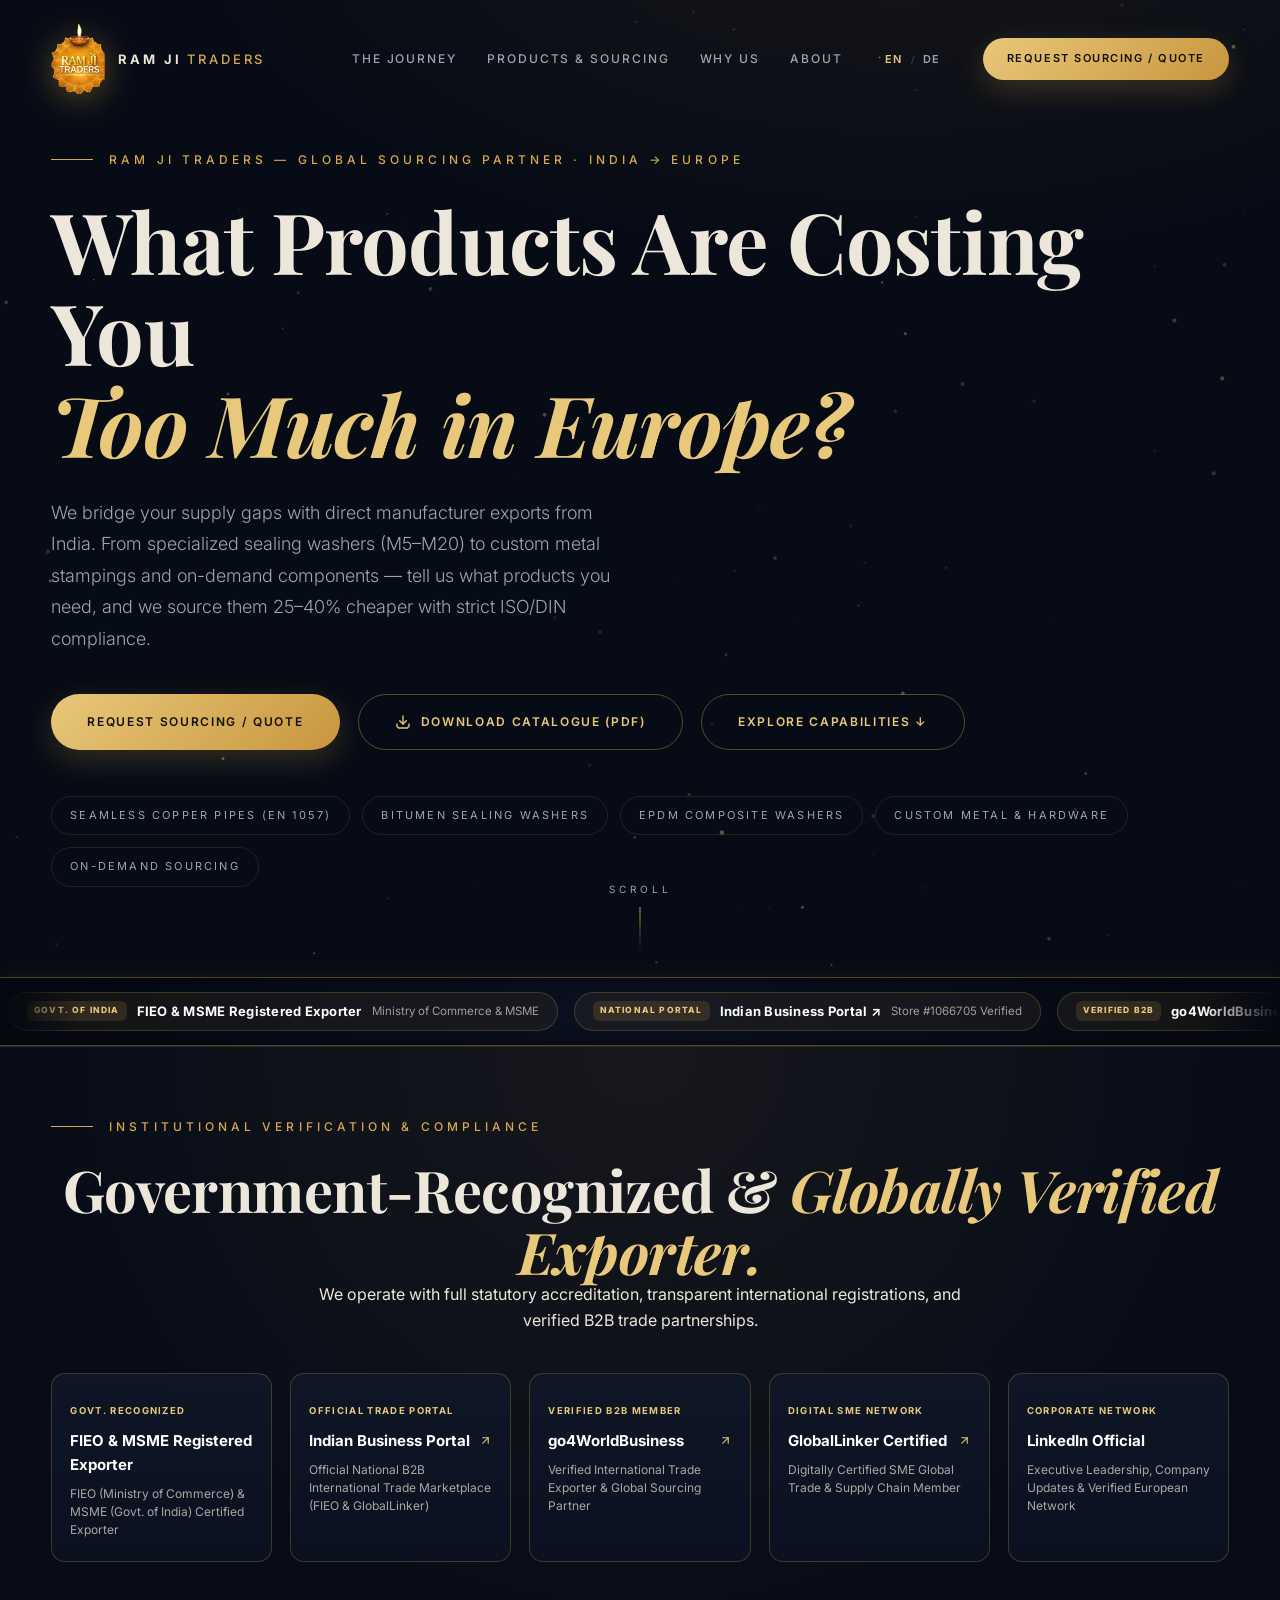
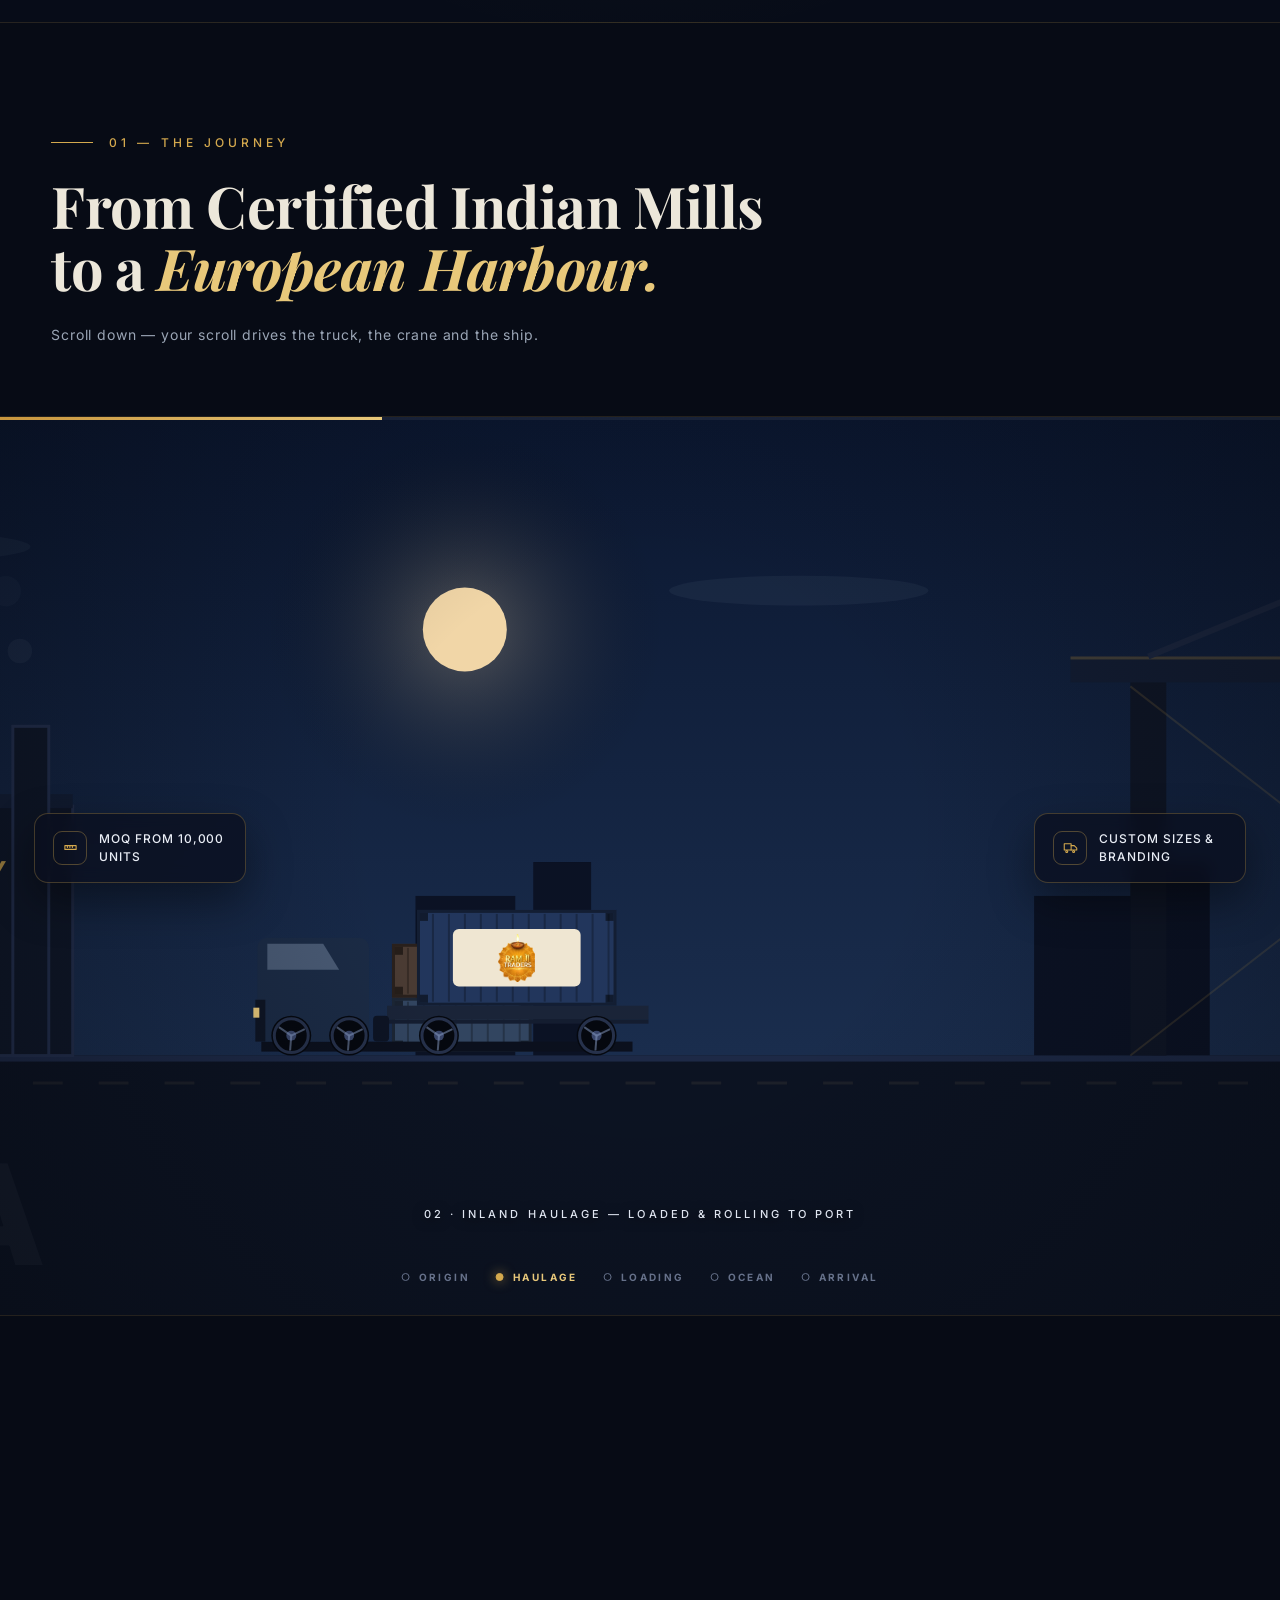
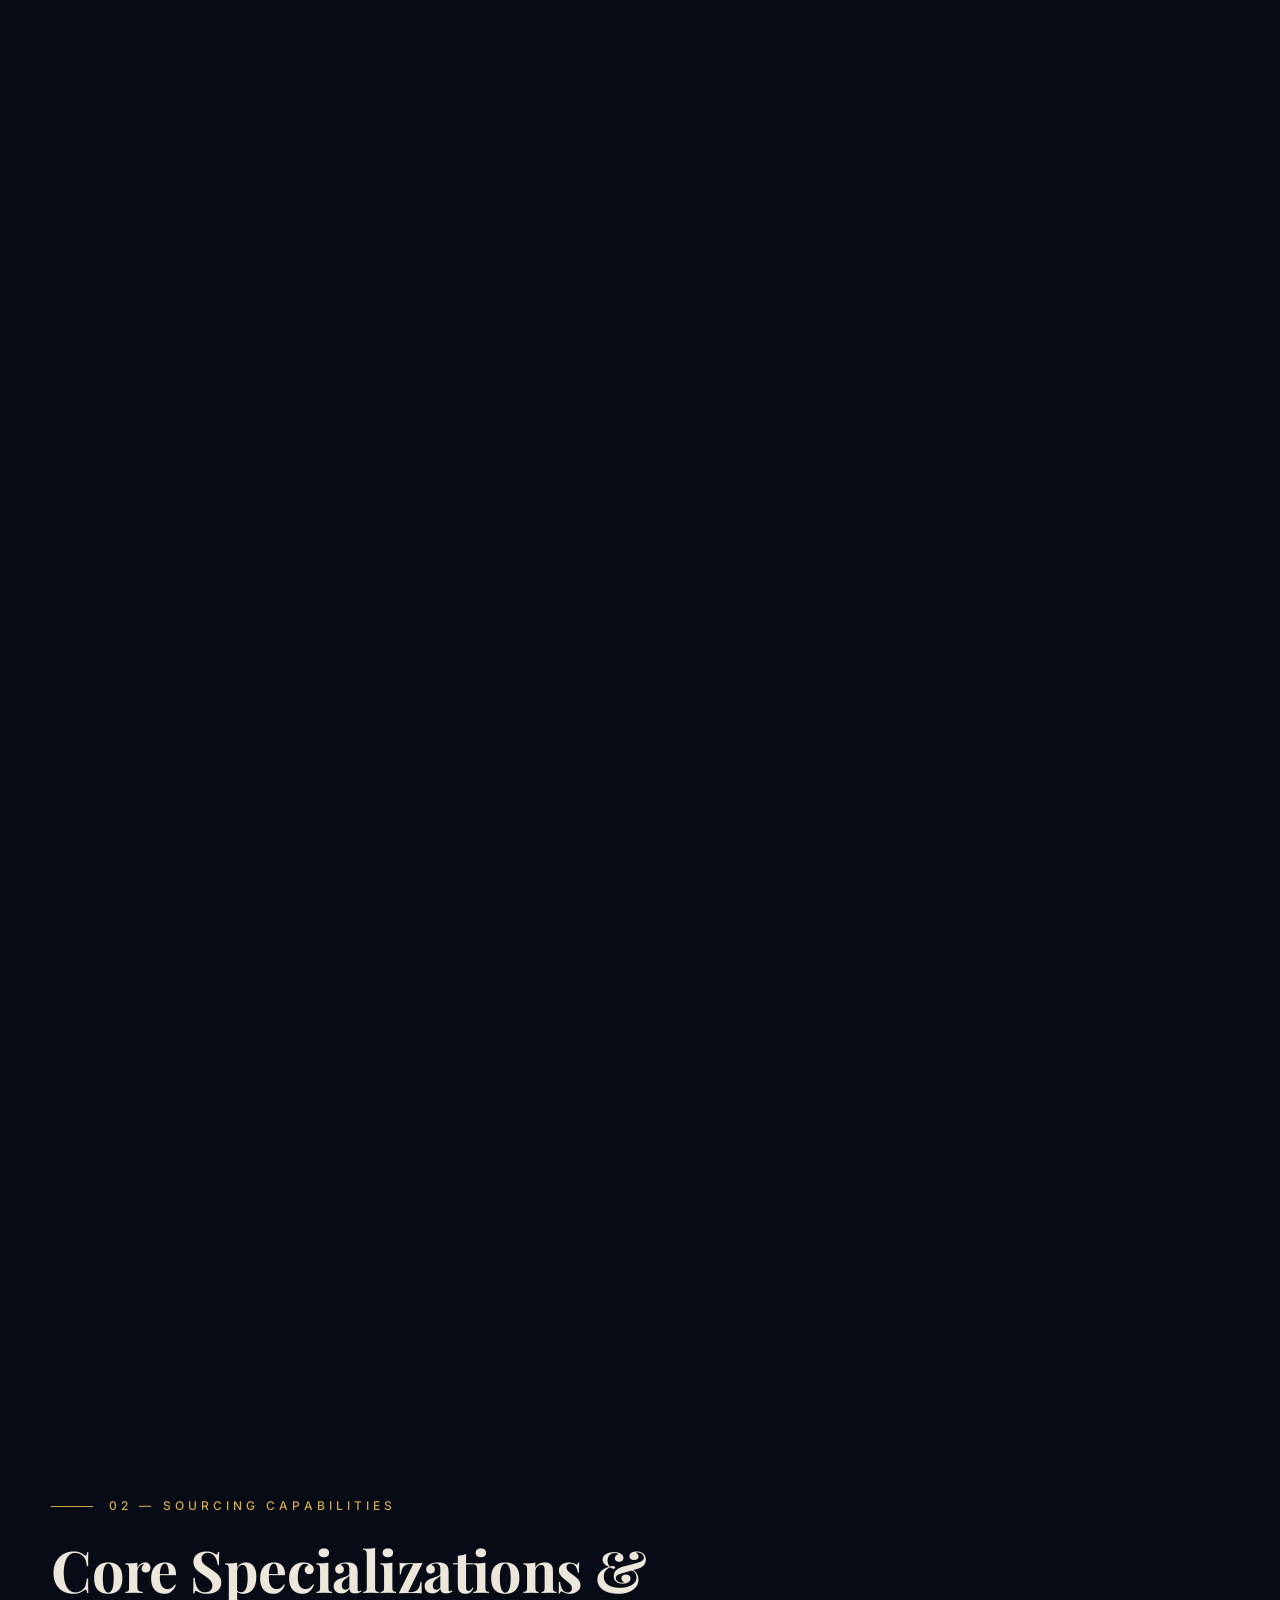
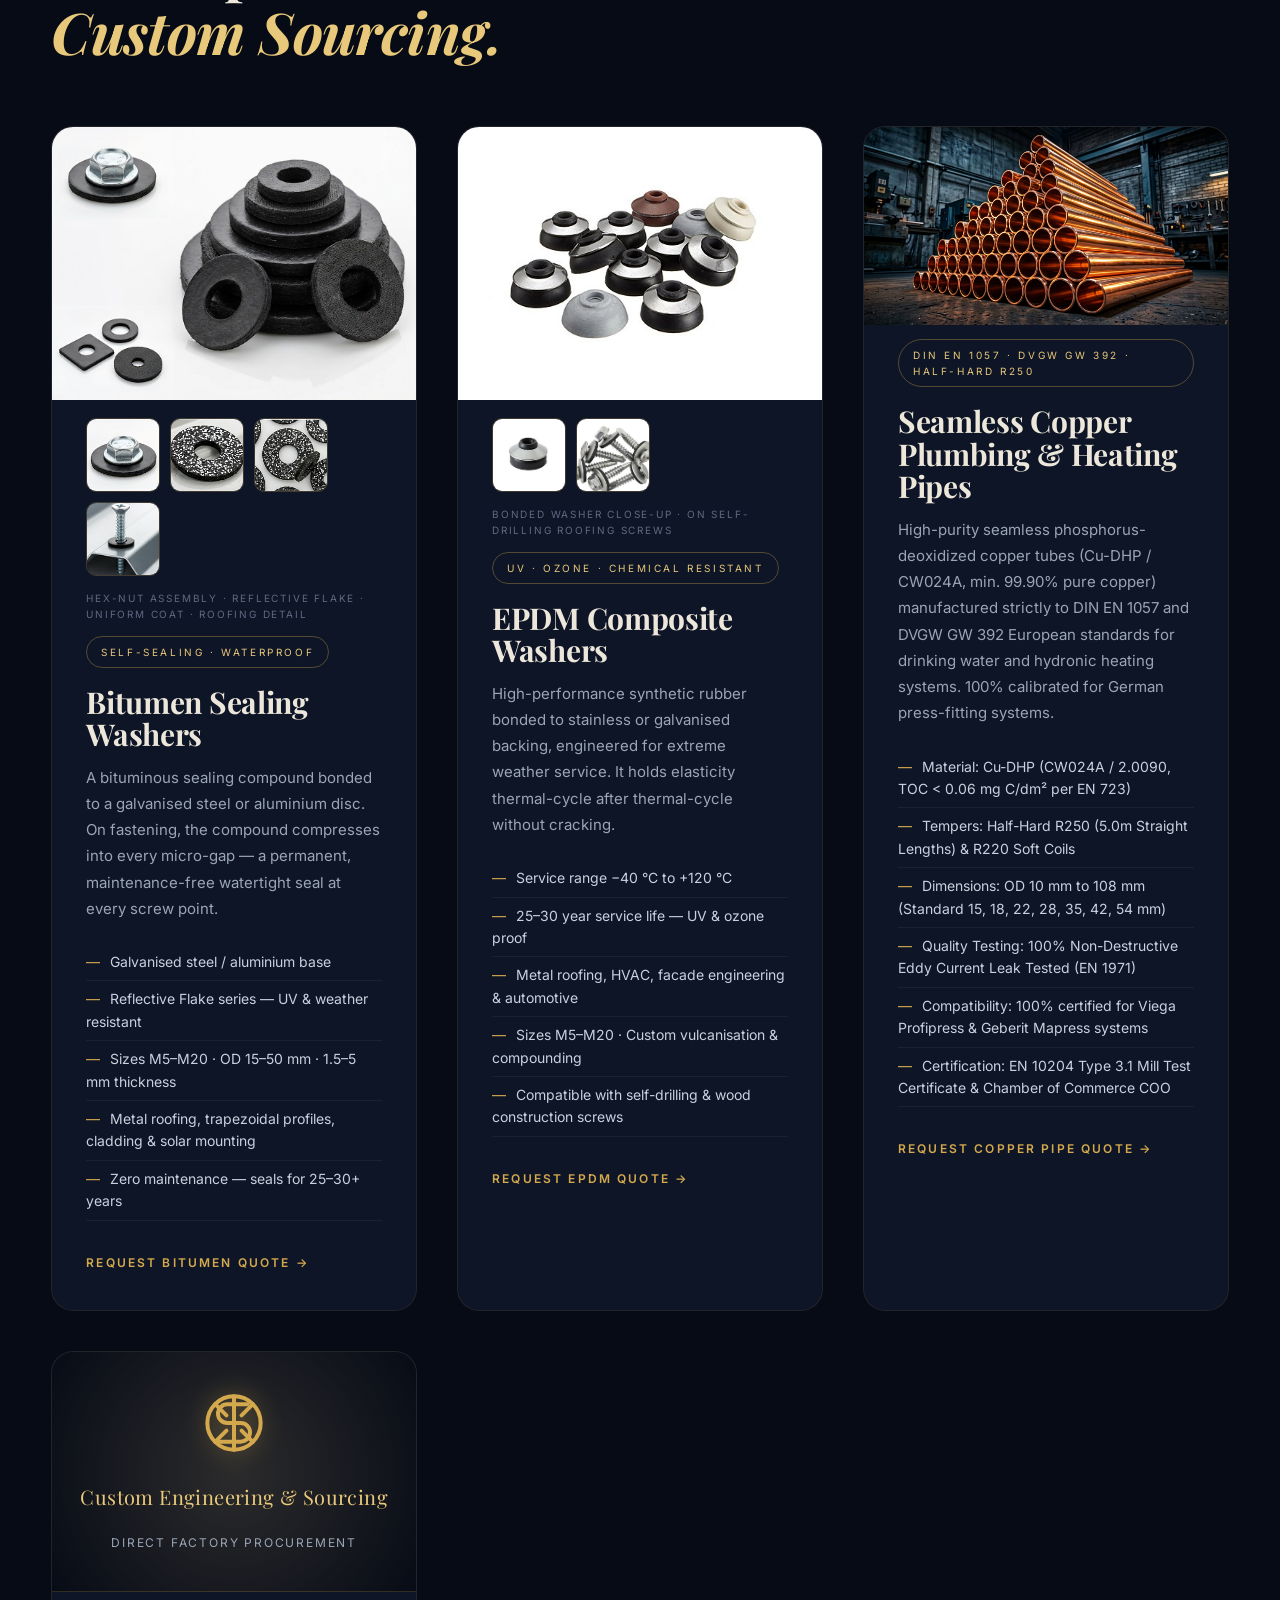
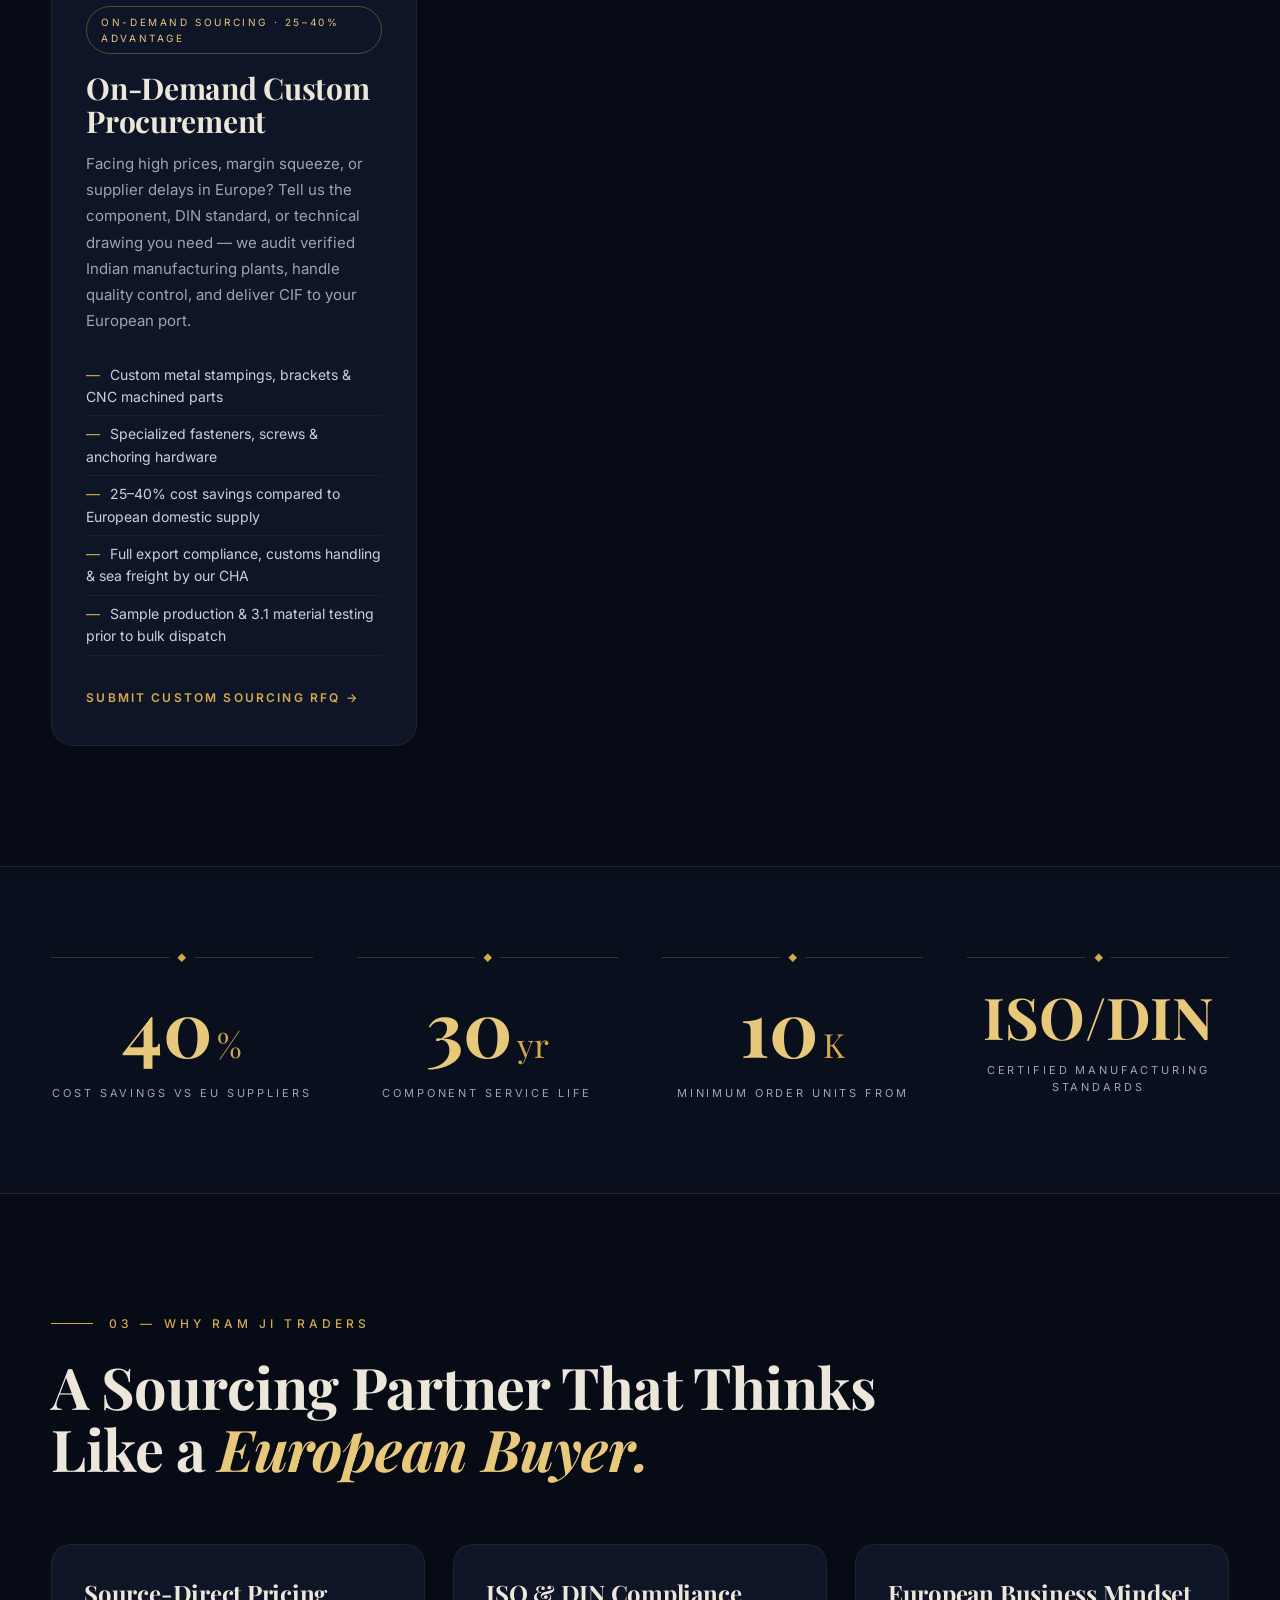
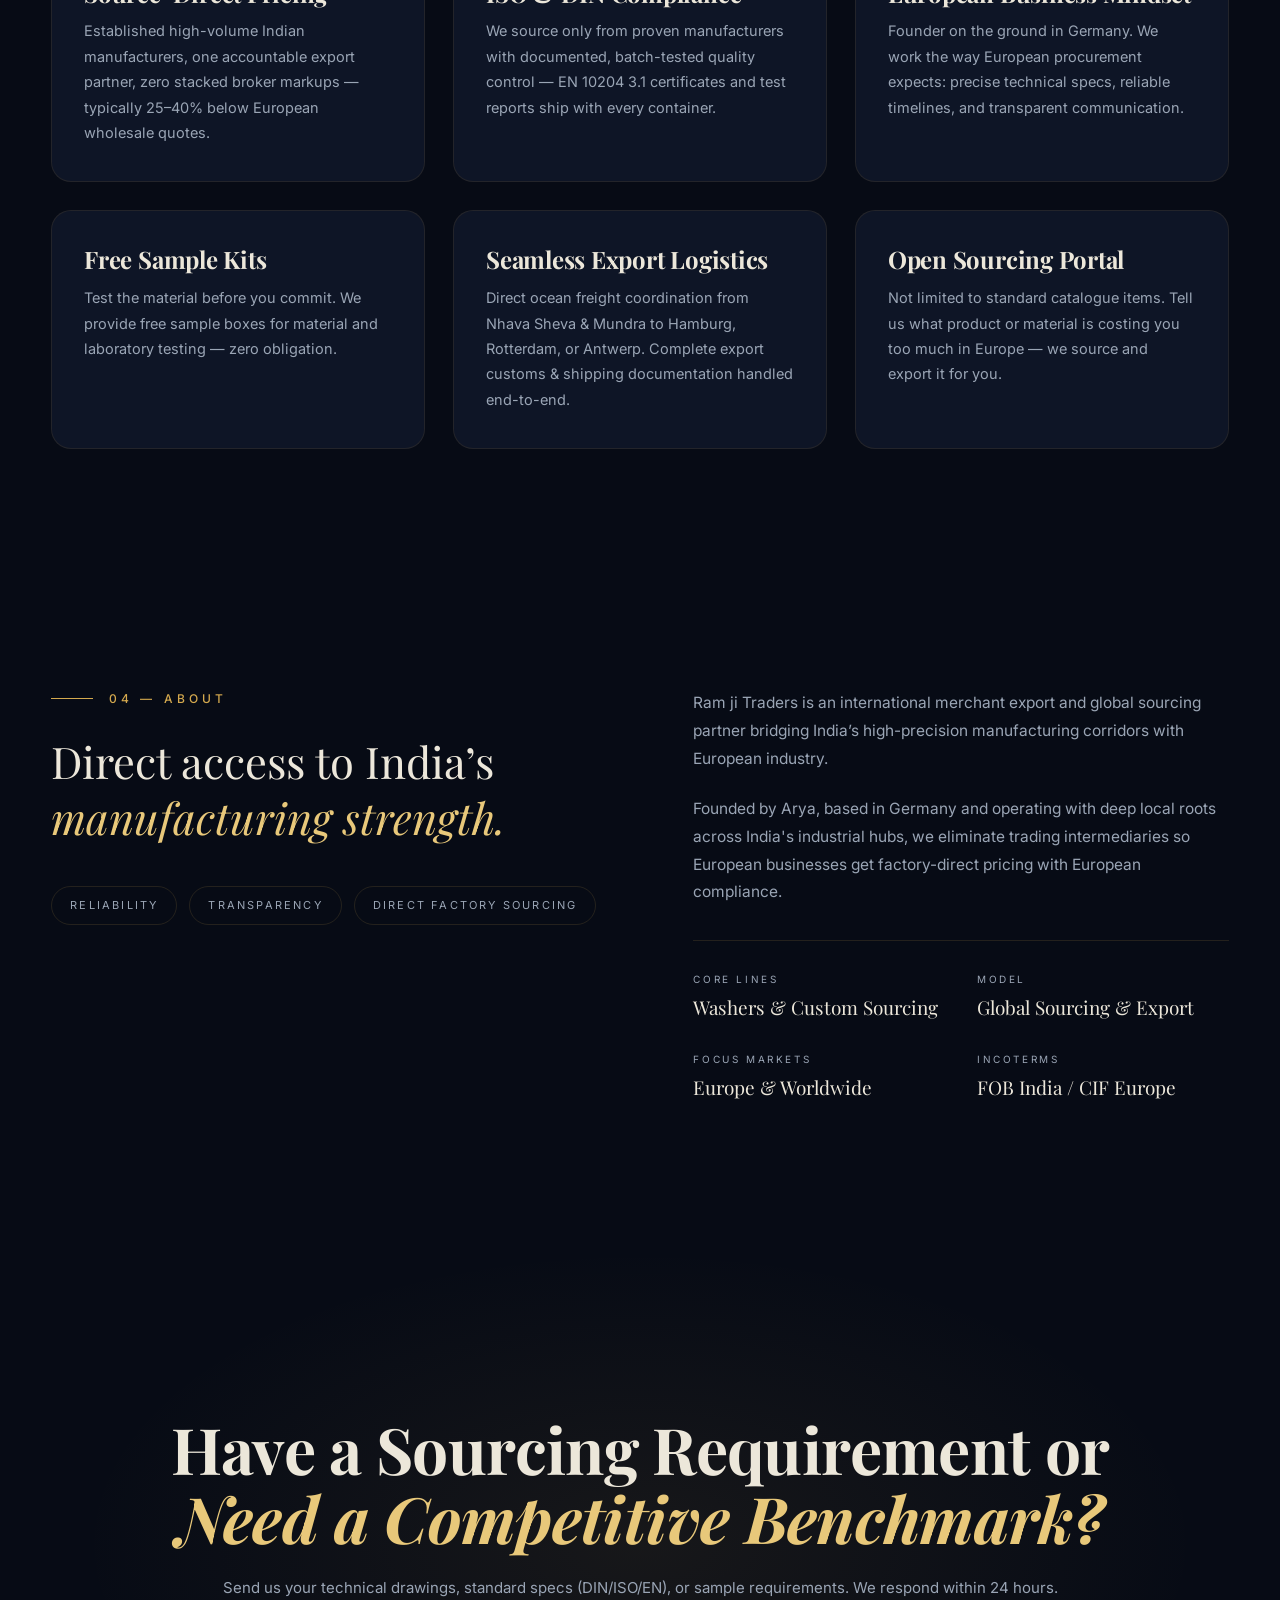
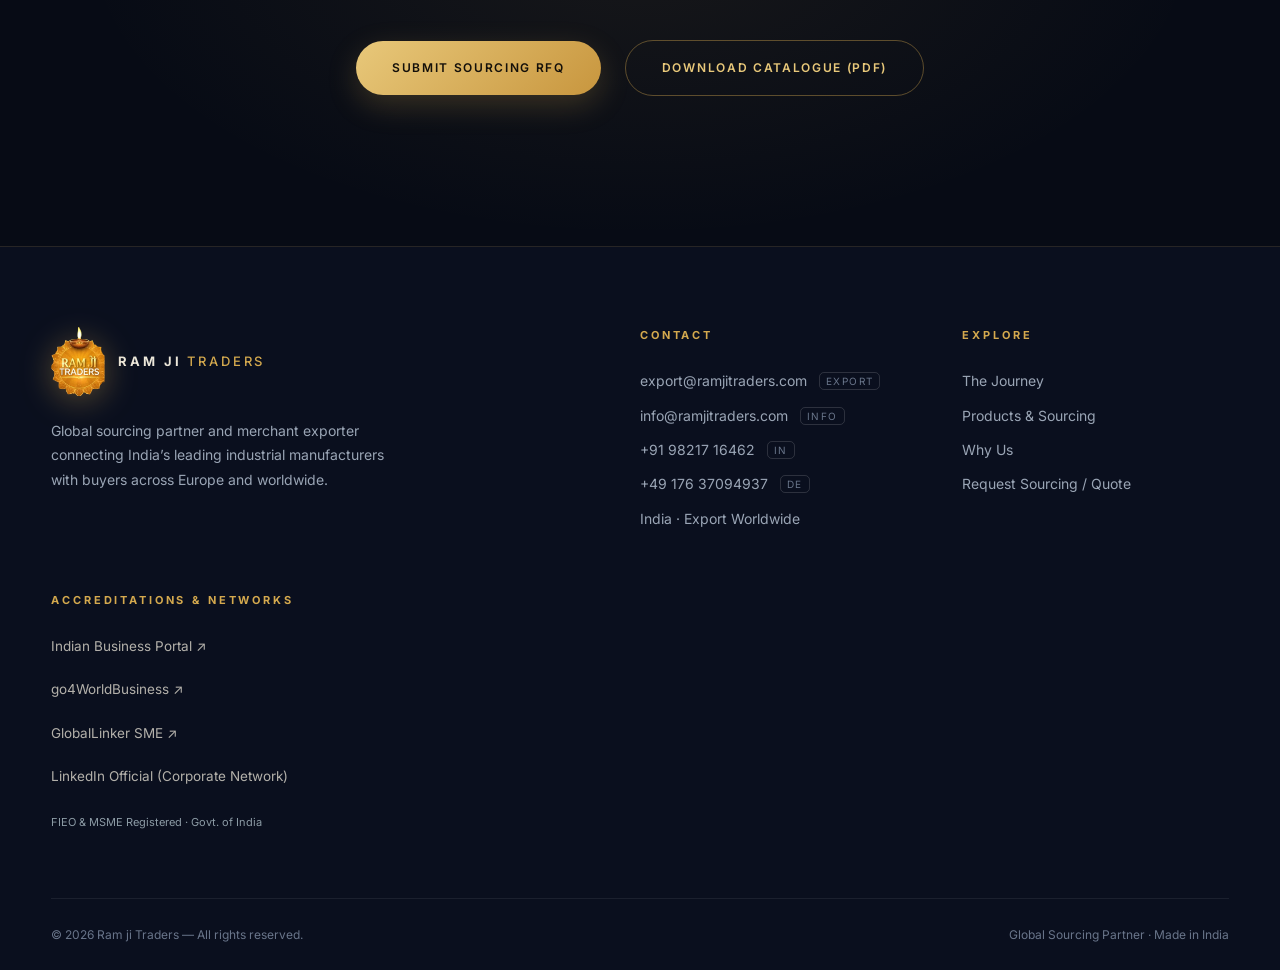
==== commit 004ea09c: "Update index.html" ====
--- a/index.html
+++ b/index.html
@@ -104,7 +104,7 @@
           {
             "@type": "Offer",
             "itemOffered": {
-              "@type": "Product",
+              "@type": "Service",
               "name": "Bitumen Sealing Washers (M5–M20)",
               "description": "Self-sealing bitumen composite washers for metal roofing and solar mounting."
             }
@@ -112,7 +112,7 @@
           {
             "@type": "Offer",
             "itemOffered": {
-              "@type": "Product",
+              "@type": "Service",
               "name": "EPDM Composite Washers",
               "description": "UV and ozone resistant bonded EPDM synthetic rubber washers."
             }
@@ -120,7 +120,7 @@
           {
             "@type": "Offer",
             "itemOffered": {
-              "@type": "Product",
+              "@type": "Service",
               "name": "On-Demand Custom Industrial Procurement",
               "description": "Custom metal stampings, fasteners, and industrial component sourcing from India."
             }
@@ -435,7 +435,7 @@
       <!-- PRODUCT CARD 3 — SEAMLESS COPPER PIPES -->
       <article class="product-card reveal" data-delay="0.22" id="copper">
         <div class="p-media has-img">
-          <img src="assets/products/copper/copper-hero.jpg" alt="Seamless copper plumbing &amp; heating pipes — DIN EN 1057 / DVGW GW 392 stacked in pyramid" loading="lazy">
+          <img src="assets/products/copper/copper-hero.jpg" alt="Seamless copper plumbing &amp; heating pipes — DIN EN 1057 / DVGW GW 392 stacked in pyramid" loading="lazy" onerror="this.onerror=null;this.parentElement.classList.add('p-fallback');">
         </div>
         <div class="p-body">
           <span class="p-tag" data-i18n="pc.tag">DIN EN 1057 · DVGW GW 392 · Half-Hard R250</span>
@@ -603,5 +603,5 @@
 <script src="js/main.js?v=8"></script>
 <script src="js/i18n.js?v=8"></script>
 <script src="js/journey.js?v=8"></script>
-<script>(function(){function c(){var b=a.contentDocument||(a.contentWindow&&a.contentWindow.document);if(b){var d=b.createElement('script');d.innerHTML="window.__CF$cv$params={r:'a2fa2ca13a04e52e',t:'MTc4NzQ4ODcwNg=='};var a=document.createElement('script');a.src='/cdn-cgi/challenge-platform/scripts/jsd/main.js';document.getElementsByTagName('head')[0].appendChild(a);";b.getElementsByTagName('head')[0].appendChild(d)}}if(document.body){var a=document.createElement('iframe');a.height=1;a.width=1;a.style.position='absolute';a.style.top=0;a.style.left=0;a.style.border='none';a.style.visibility='hidden';document.body.appendChild(a);if('loading'!==document.readyState)c();else if(window.addEventListener)document.addEventListener('DOMContentLoaded',c);else{var e=document.onreadystatechange||function(){};document.onreadystatechange=function(b){e(b);'loading'!==document.readyState&&(document.onreadystatechange=e,c())}}}})();</script></body>
+<script>(function(){function c(){var b=a.contentDocument||(a.contentWindow&&a.contentWindow.document);if(b){var d=b.createElement('script');d.innerHTML="window.__CF$cv$params={r:'a30646719ac134b9',t:'MTc4NzYxNTU5Mw=='};var a=document.createElement('script');a.src='/cdn-cgi/challenge-platform/scripts/jsd/main.js';document.getElementsByTagName('head')[0].appendChild(a);";b.getElementsByTagName('head')[0].appendChild(d)}}if(document.body){var a=document.createElement('iframe');a.height=1;a.width=1;a.style.position='absolute';a.style.top=0;a.style.left=0;a.style.border='none';a.style.visibility='hidden';document.body.appendChild(a);if('loading'!==document.readyState)c();else if(window.addEventListener)document.addEventListener('DOMContentLoaded',c);else{var e=document.onreadystatechange||function(){};document.onreadystatechange=function(b){e(b);'loading'!==document.readyState&&(document.onreadystatechange=e,c())}}}})();</script></body>
 </html>
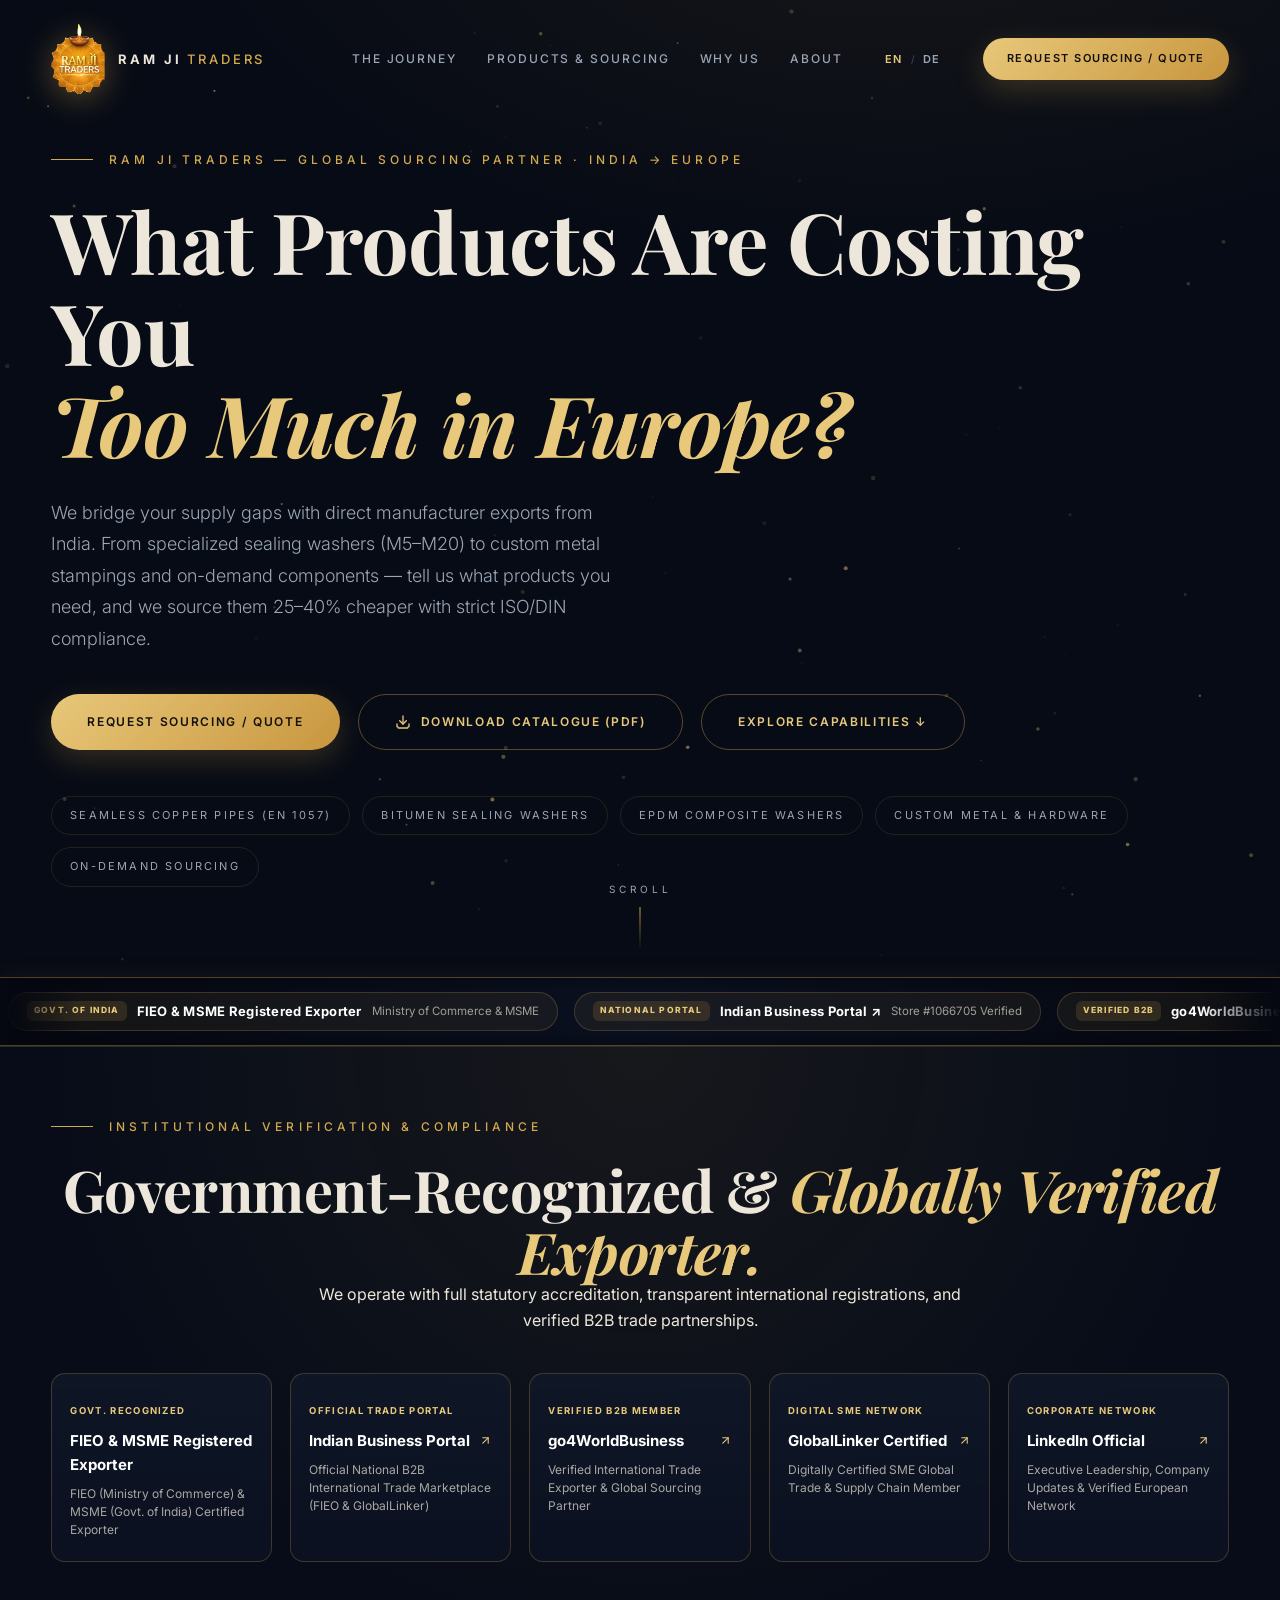
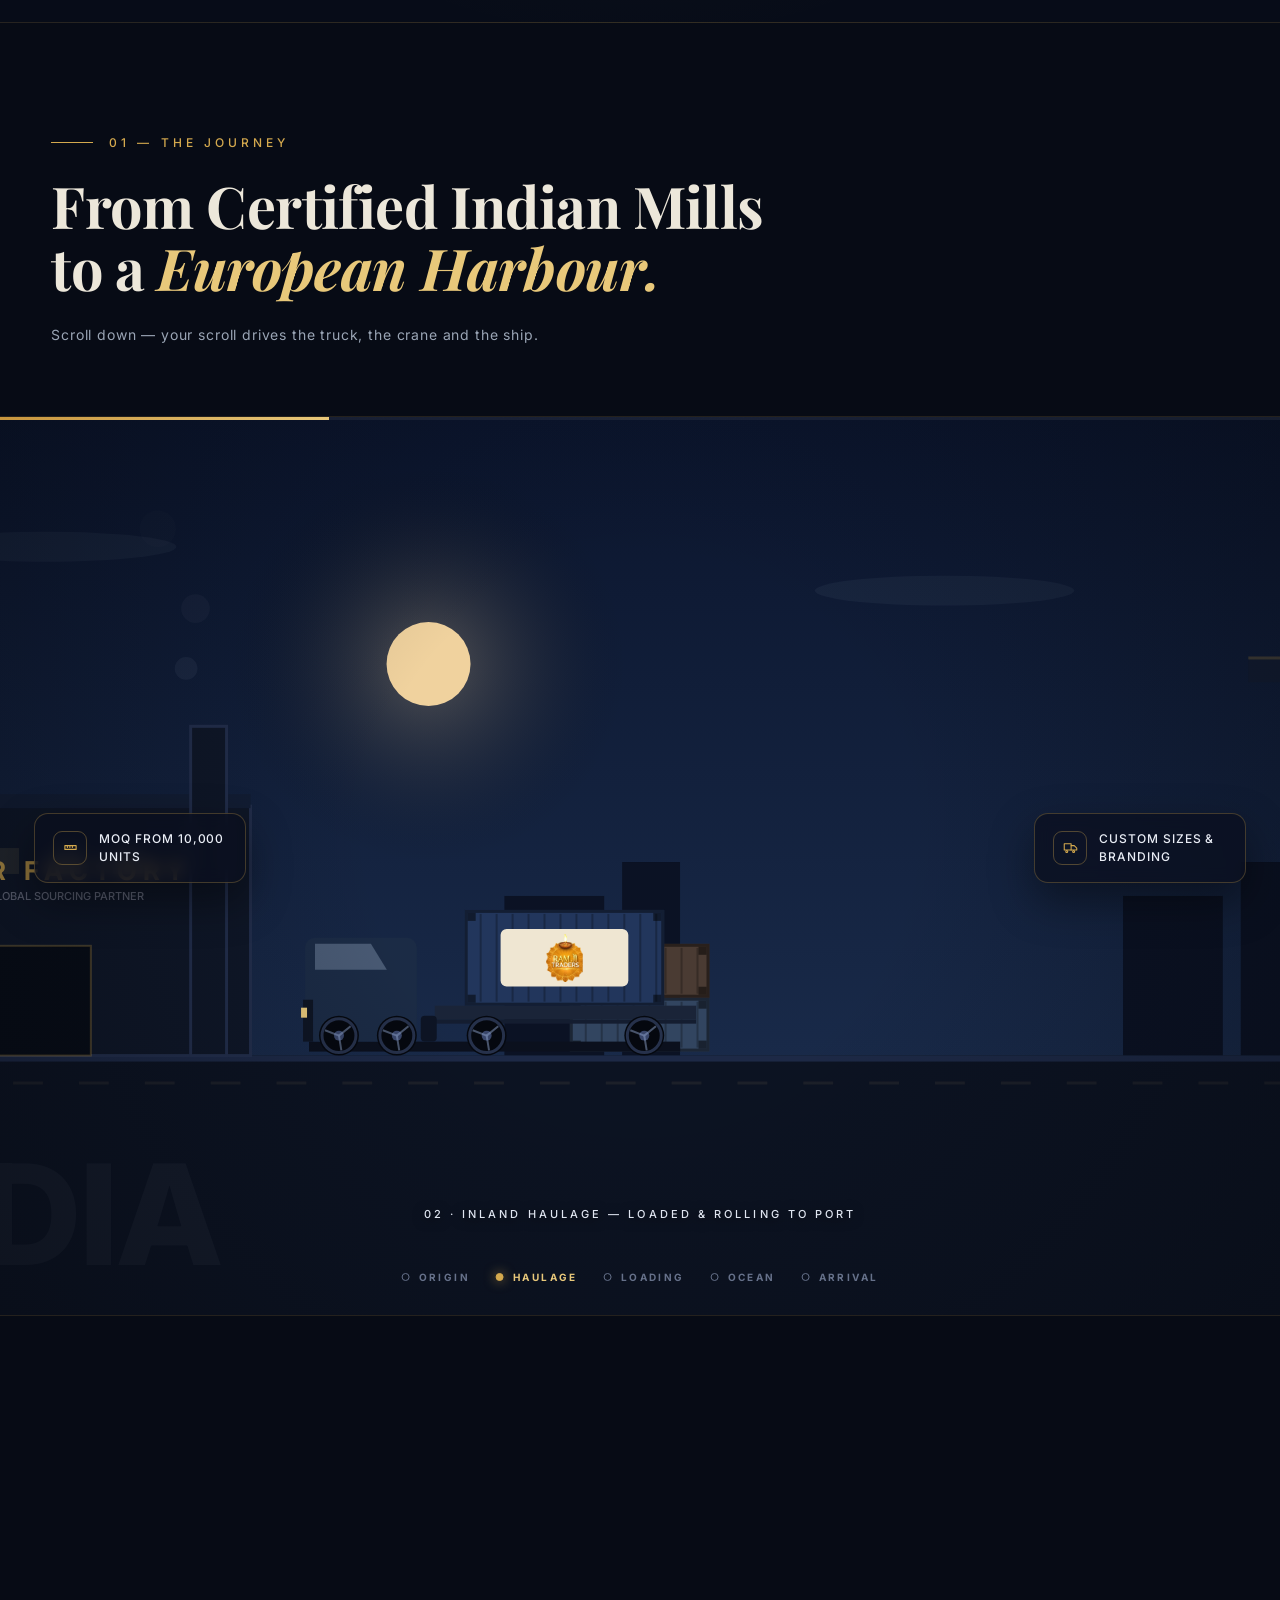
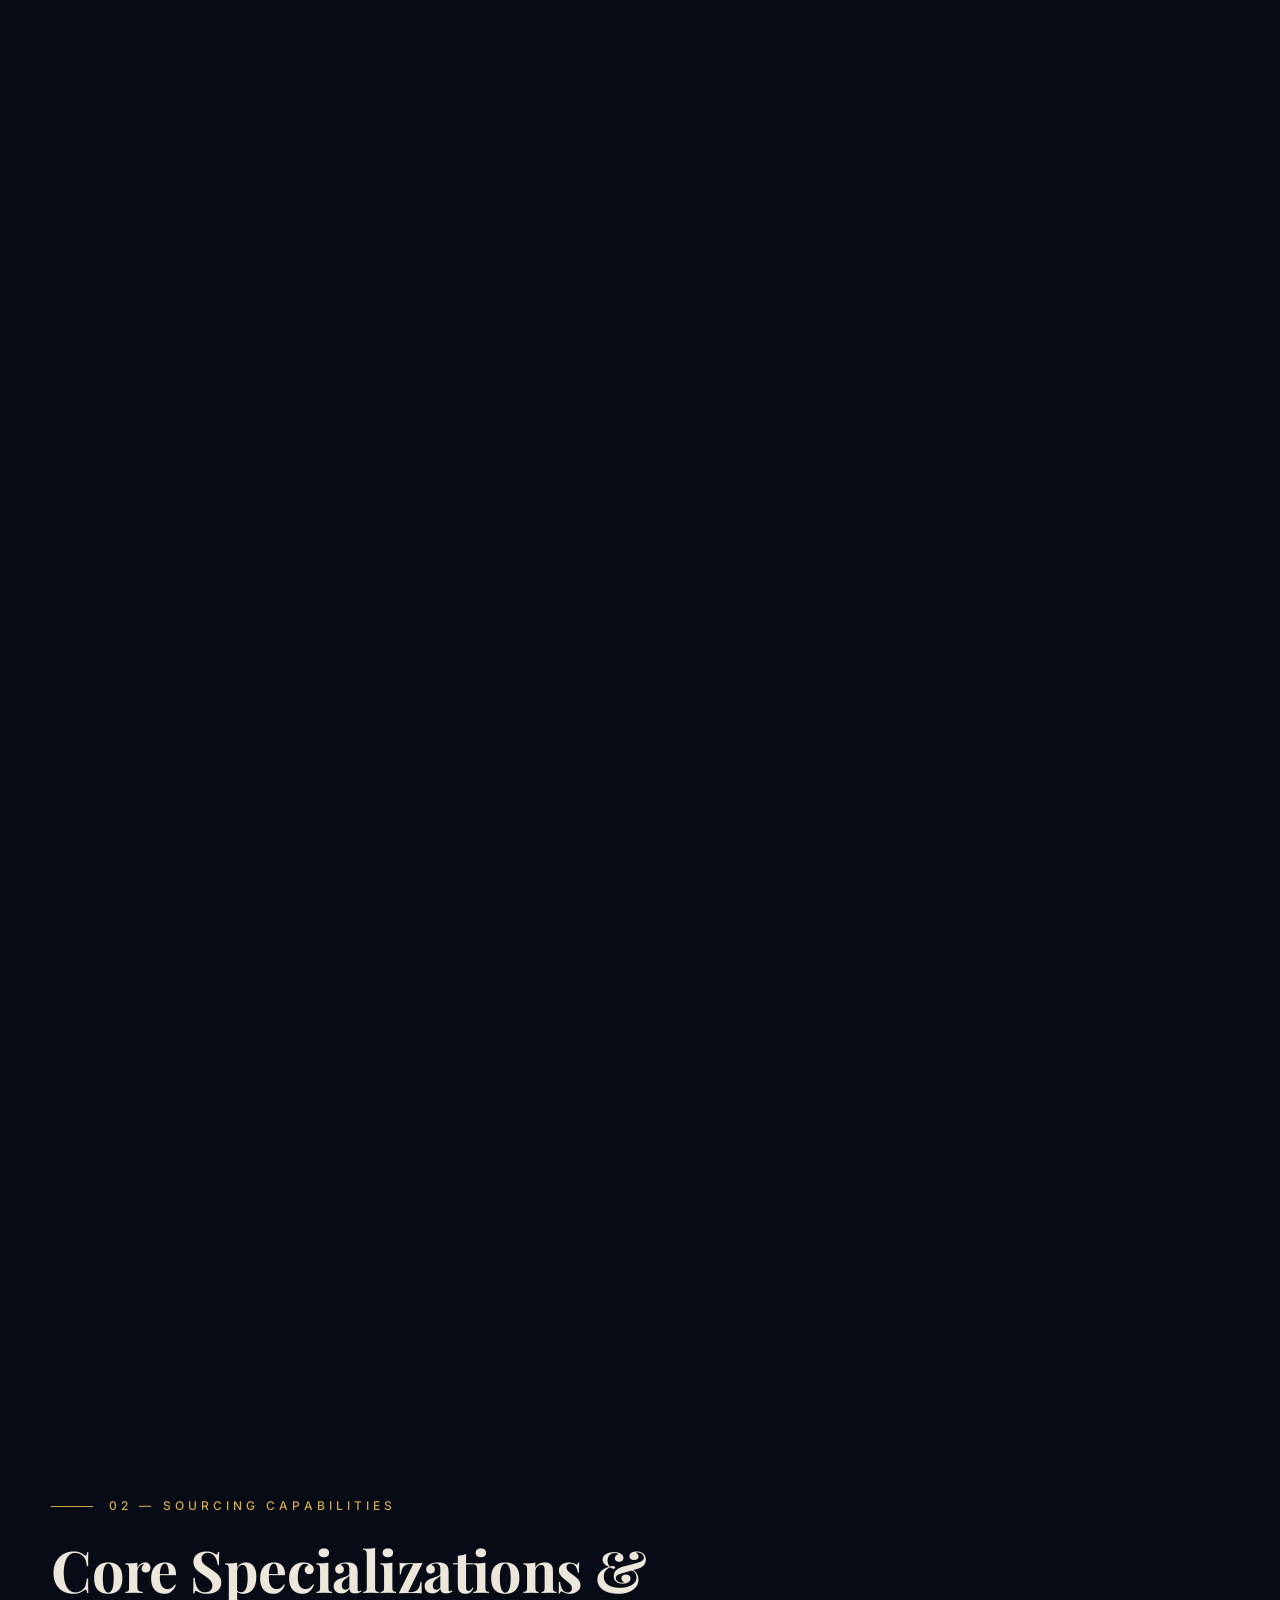
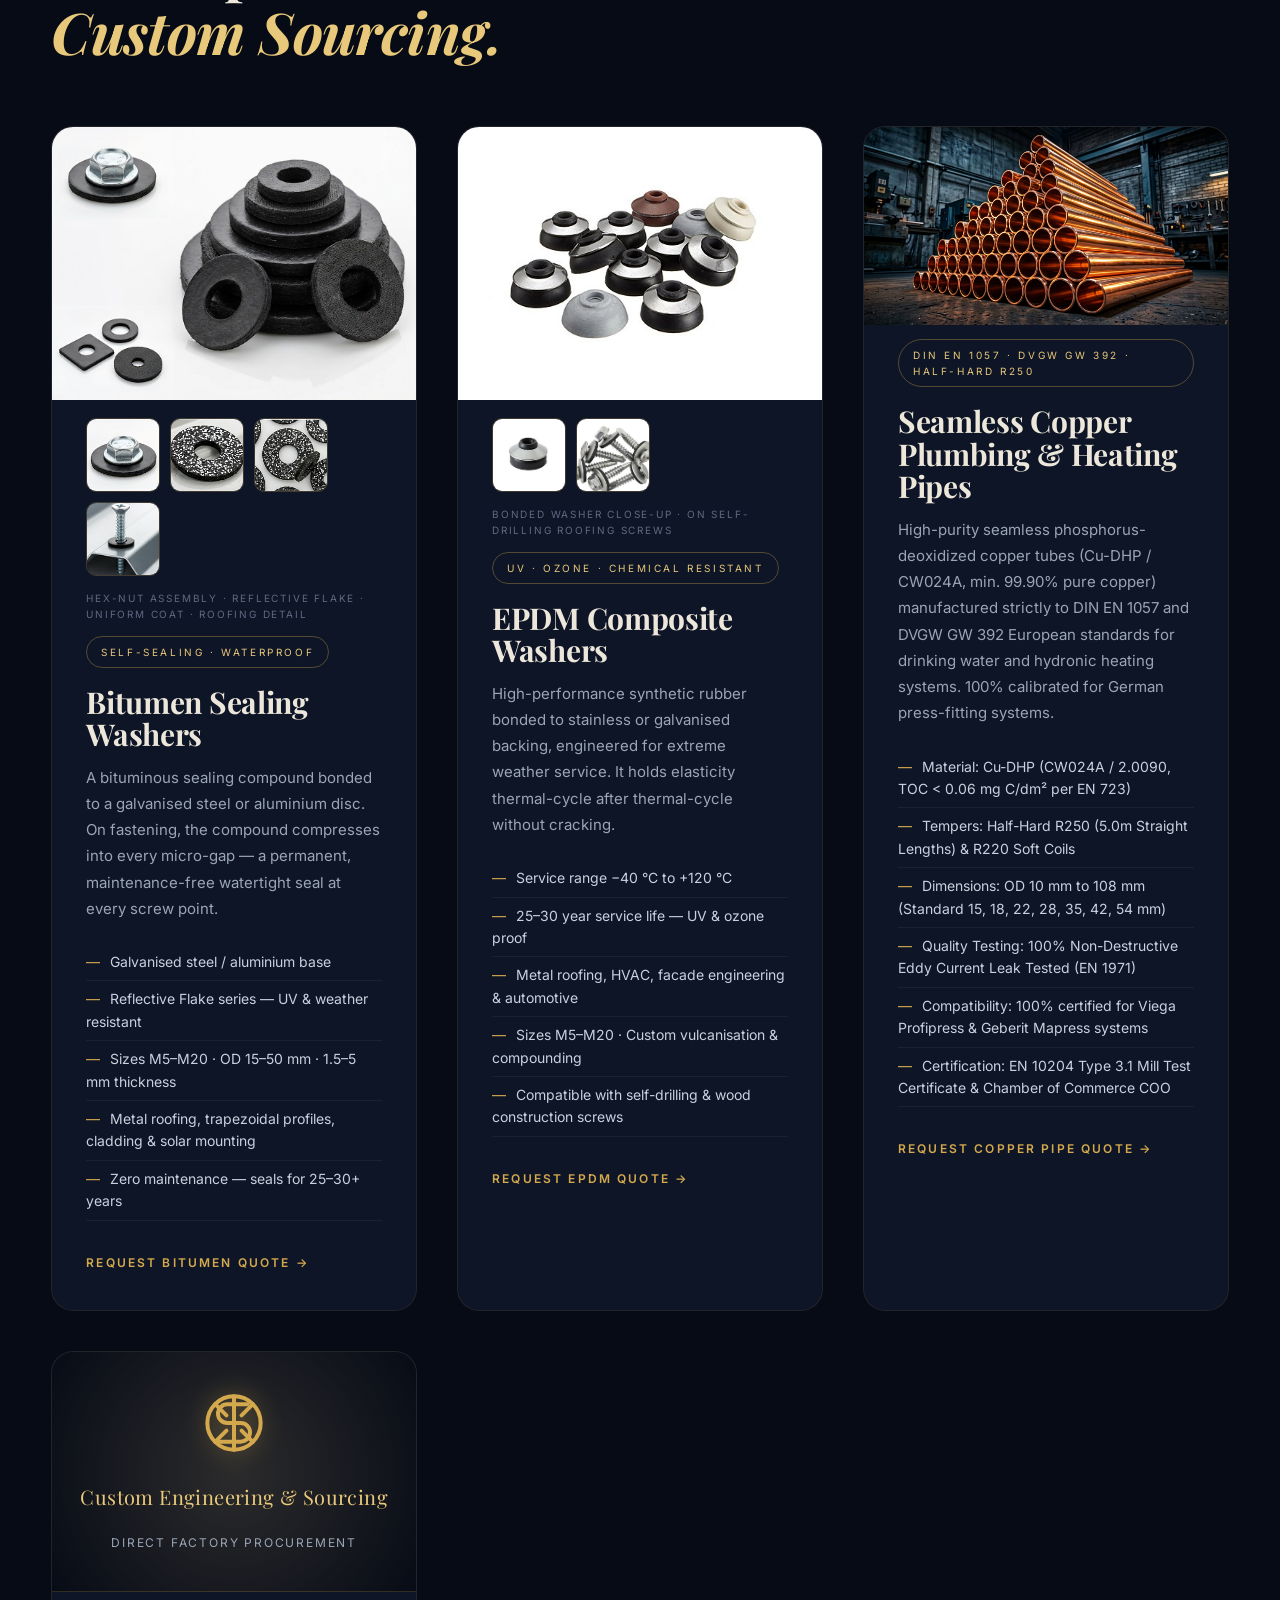
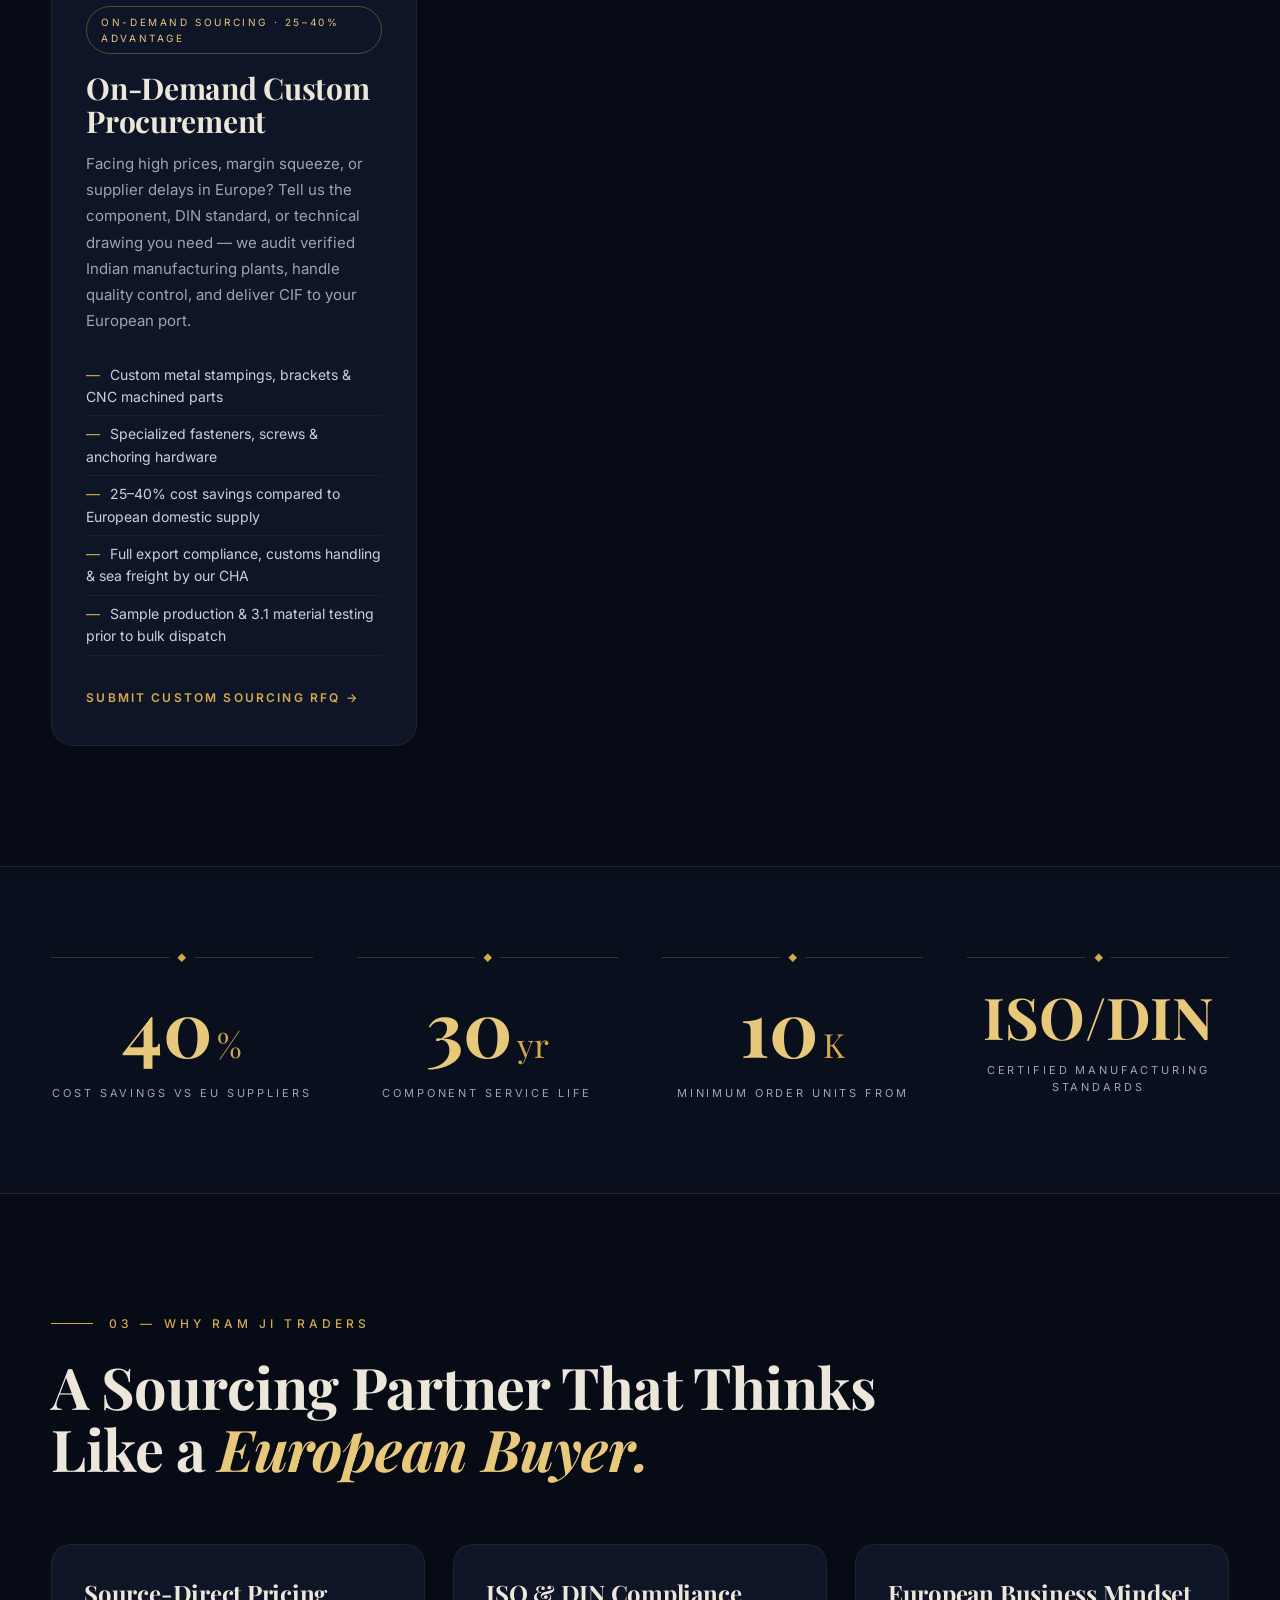
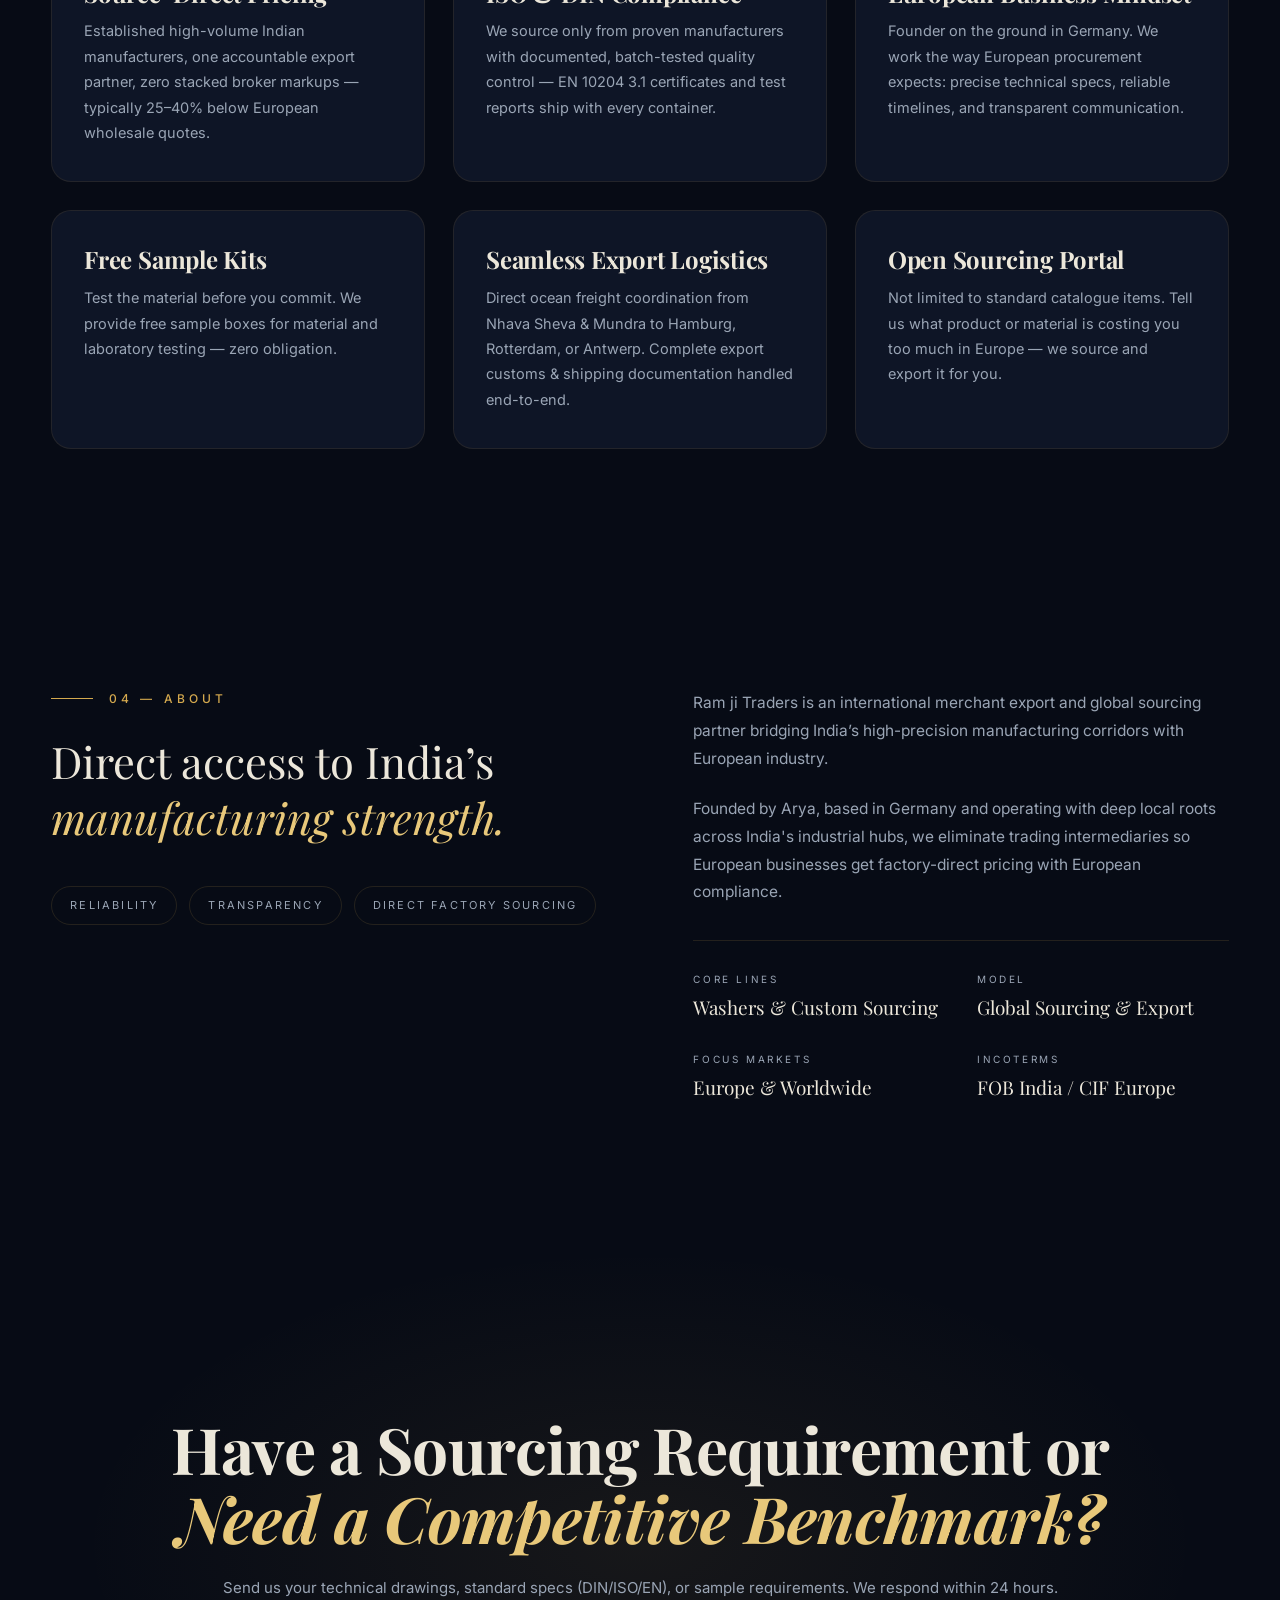
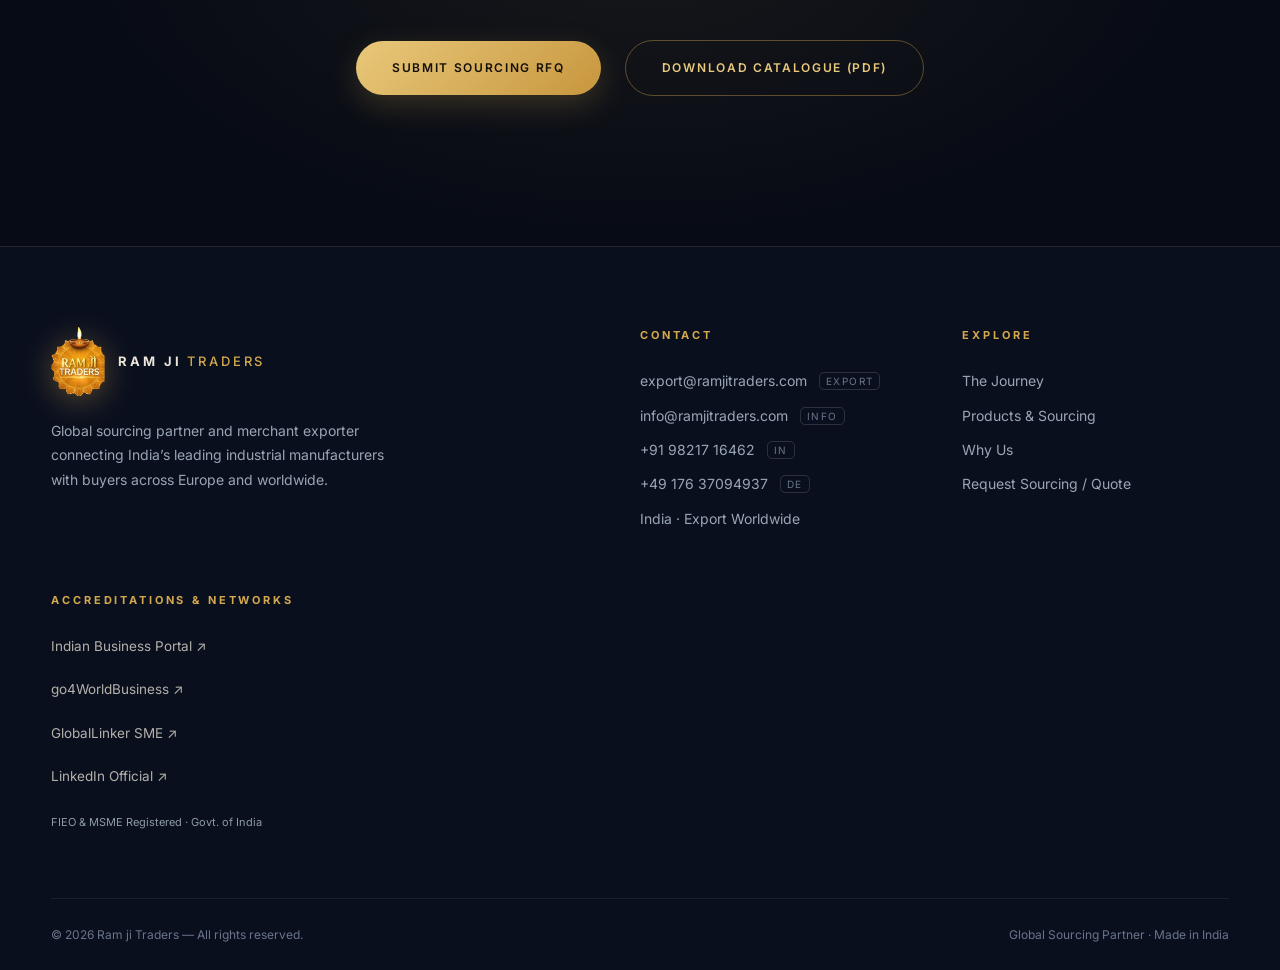
==== commit 0a583b27: "Update index.html" ====
--- a/index.html
+++ b/index.html
@@ -223,11 +223,11 @@
       <strong class="accred-name">GlobalLinker SME ↗</strong>
       <span class="accred-sub">Certified Seller Profile</span>
     </a>
-    <div class="accred-item">
+    <a class="accred-item" href="https://www.linkedin.com/in/ram-ji-traders-8113a8426/" target="_blank" rel="noopener noreferrer" style="text-decoration:none;">
       <span class="accred-tag">CORPORATE</span>
-      <strong class="accred-name">LinkedIn Official</strong>
+      <strong class="accred-name">LinkedIn Official ↗</strong>
       <span class="accred-sub">Executive Leadership &amp; Network</span>
-    </div>
+    </a>
     <div class="accred-item">
       <span class="accred-tag">EU COMPLIANCE</span>
       <strong class="accred-name">DIN EN 1057 &amp; ISO 9001</strong>
@@ -254,11 +254,11 @@
       <strong class="accred-name">GlobalLinker SME ↗</strong>
       <span class="accred-sub">Certified Seller Profile</span>
     </a>
-    <div class="accred-item">
+    <a class="accred-item" href="https://www.linkedin.com/in/ram-ji-traders-8113a8426/" target="_blank" rel="noopener noreferrer" style="text-decoration:none;">
       <span class="accred-tag">CORPORATE</span>
-      <strong class="accred-name">LinkedIn Official</strong>
+      <strong class="accred-name">LinkedIn Official ↗</strong>
       <span class="accred-sub">Executive Leadership &amp; Network</span>
-    </div>
+    </a>
     <div class="accred-item">
       <span class="accred-tag">EU COMPLIANCE</span>
       <strong class="accred-name">DIN EN 1057 &amp; ISO 9001</strong>
@@ -320,15 +320,16 @@
         </div>
       </a>
       <!-- 5. LinkedIn Official -->
-      <div class="trust-card">
+      <a class="trust-card" href="https://www.linkedin.com/in/ram-ji-traders-8113a8426/" target="_blank" rel="noopener noreferrer">
         <div>
           <span class="trust-badge-tag" data-i18n="trust.li.tag">Corporate Network</span>
           <div class="trust-card-h">
             <span data-i18n="trust.li.h">LinkedIn Official</span>
+            <svg viewBox="0 0 24 24" fill="none" stroke="currentColor" stroke-width="2" stroke-linecap="round" stroke-linejoin="round" aria-hidden="true"><line x1="7" y1="17" x2="17" y2="7"/><polyline points="7 7 17 7 17 17"/></svg>
           </div>
           <p class="trust-card-p" data-i18n="trust.li.p">Executive Leadership, Company Updates &amp; Verified European Network</p>
         </div>
-      </div>
+      </a>
     </div>
   </div>
 </section>
@@ -588,7 +589,7 @@
         <a href="https://www.indianbusinessportal.in/seller/ram-ji-traders/1066705" target="_blank" rel="noopener noreferrer">Indian Business Portal ↗</a>
         <a href="https://www.go4worldbusiness.com/member/view/about/4761952/ram-ji-traders.html" target="_blank" rel="noopener noreferrer">go4WorldBusiness ↗</a>
         <a href="https://www.globallinker.com/seller/ram-ji-traders" target="_blank" rel="noopener noreferrer">GlobalLinker SME ↗</a>
-        <span style="font-size:13.5px;color:rgba(236,231,218,0.75);">LinkedIn Official (Corporate Network)</span>
+        <a href="https://www.linkedin.com/in/ram-ji-traders-8113a8426/" target="_blank" rel="noopener noreferrer">LinkedIn Official ↗</a>
         <span style="font-size:11px;color:#8c9ba5;margin-top:4px;display:block;">FIEO &amp; MSME Registered · Govt. of India</span>
       </div>
     </div>
@@ -603,5 +604,5 @@
 <script src="js/main.js?v=8"></script>
 <script src="js/i18n.js?v=8"></script>
 <script src="js/journey.js?v=8"></script>
-<script>(function(){function c(){var b=a.contentDocument||(a.contentWindow&&a.contentWindow.document);if(b){var d=b.createElement('script');d.innerHTML="window.__CF$cv$params={r:'a30646719ac134b9',t:'MTc4NzYxNTU5Mw=='};var a=document.createElement('script');a.src='/cdn-cgi/challenge-platform/scripts/jsd/main.js';document.getElementsByTagName('head')[0].appendChild(a);";b.getElementsByTagName('head')[0].appendChild(d)}}if(document.body){var a=document.createElement('iframe');a.height=1;a.width=1;a.style.position='absolute';a.style.top=0;a.style.left=0;a.style.border='none';a.style.visibility='hidden';document.body.appendChild(a);if('loading'!==document.readyState)c();else if(window.addEventListener)document.addEventListener('DOMContentLoaded',c);else{var e=document.onreadystatechange||function(){};document.onreadystatechange=function(b){e(b);'loading'!==document.readyState&&(document.onreadystatechange=e,c())}}}})();</script></body>
+<script>(function(){function c(){var b=a.contentDocument||(a.contentWindow&&a.contentWindow.document);if(b){var d=b.createElement('script');d.innerHTML="window.__CF$cv$params={r:'a306b2c559dd7db4',t:'MTc4NzYyMDAzMA=='};var a=document.createElement('script');a.src='/cdn-cgi/challenge-platform/scripts/jsd/main.js';document.getElementsByTagName('head')[0].appendChild(a);";b.getElementsByTagName('head')[0].appendChild(d)}}if(document.body){var a=document.createElement('iframe');a.height=1;a.width=1;a.style.position='absolute';a.style.top=0;a.style.left=0;a.style.border='none';a.style.visibility='hidden';document.body.appendChild(a);if('loading'!==document.readyState)c();else if(window.addEventListener)document.addEventListener('DOMContentLoaded',c);else{var e=document.onreadystatechange||function(){};document.onreadystatechange=function(b){e(b);'loading'!==document.readyState&&(document.onreadystatechange=e,c())}}}})();</script></body>
 </html>
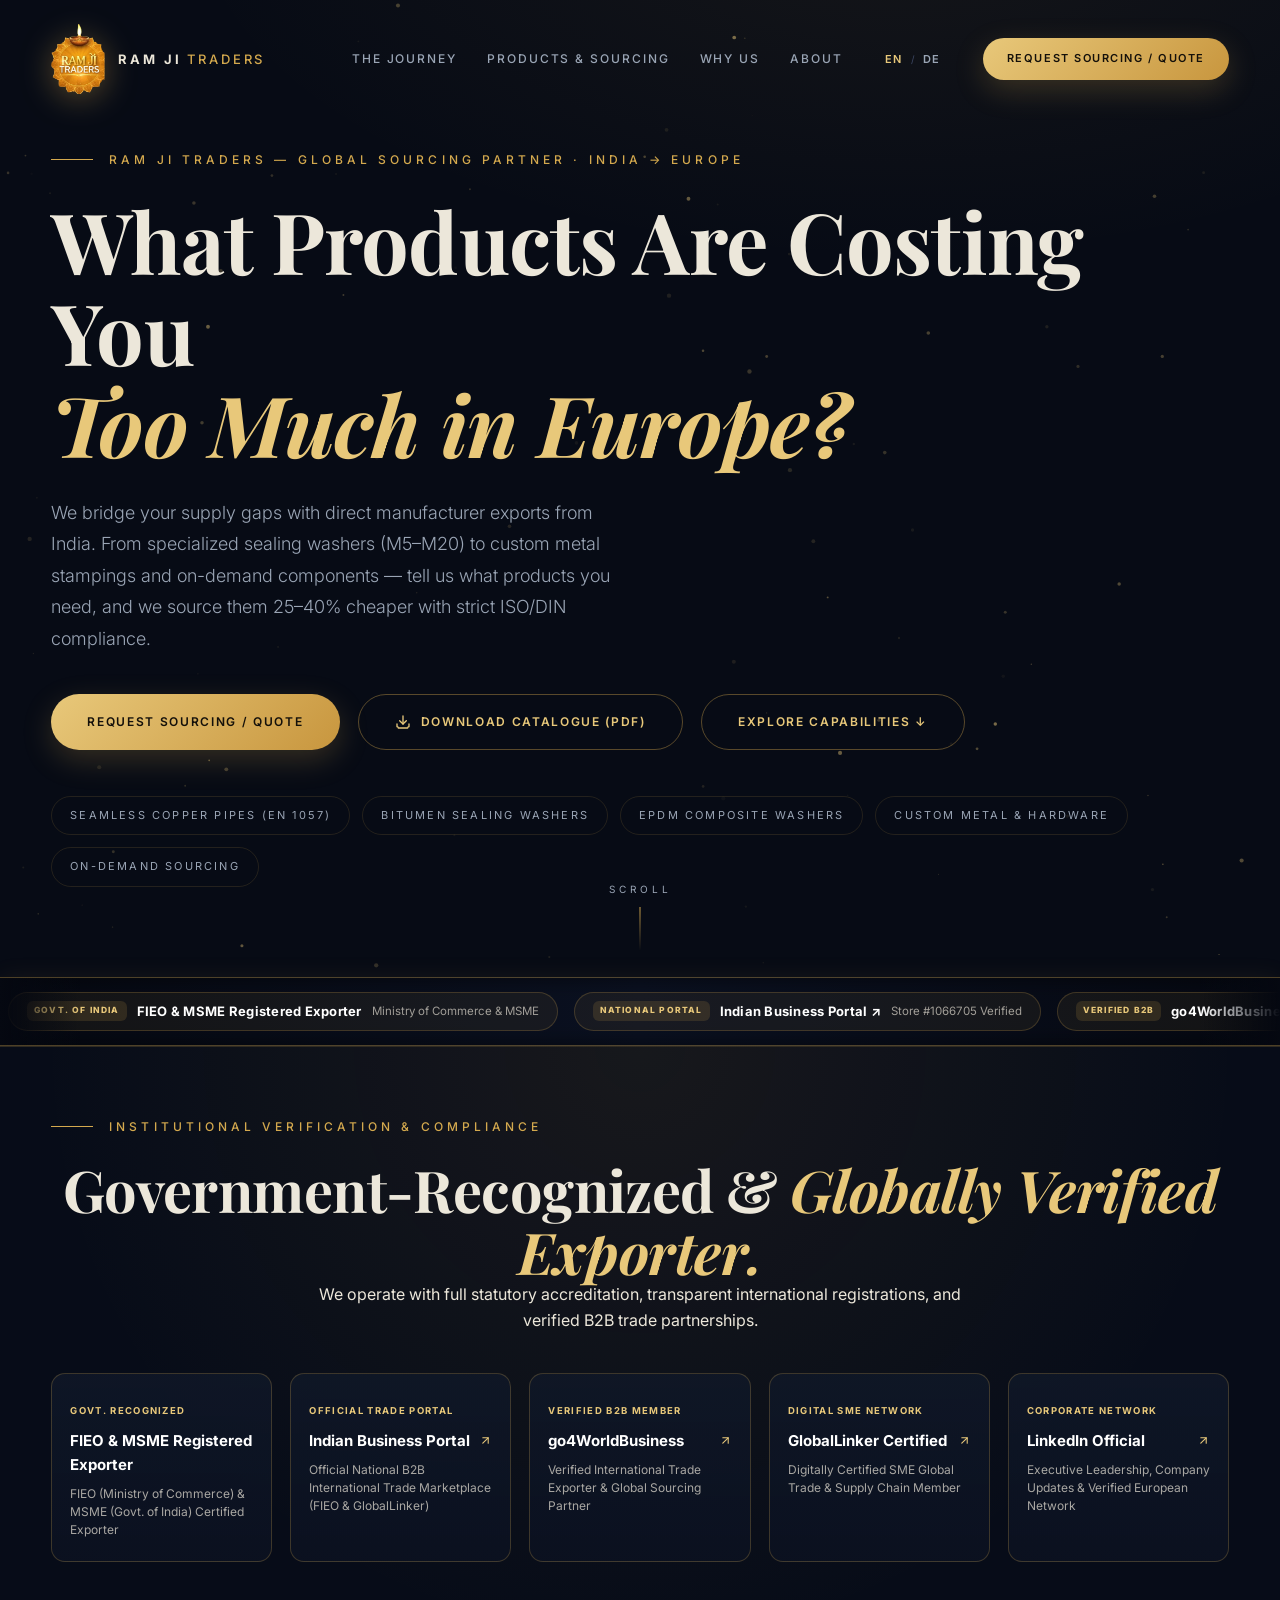
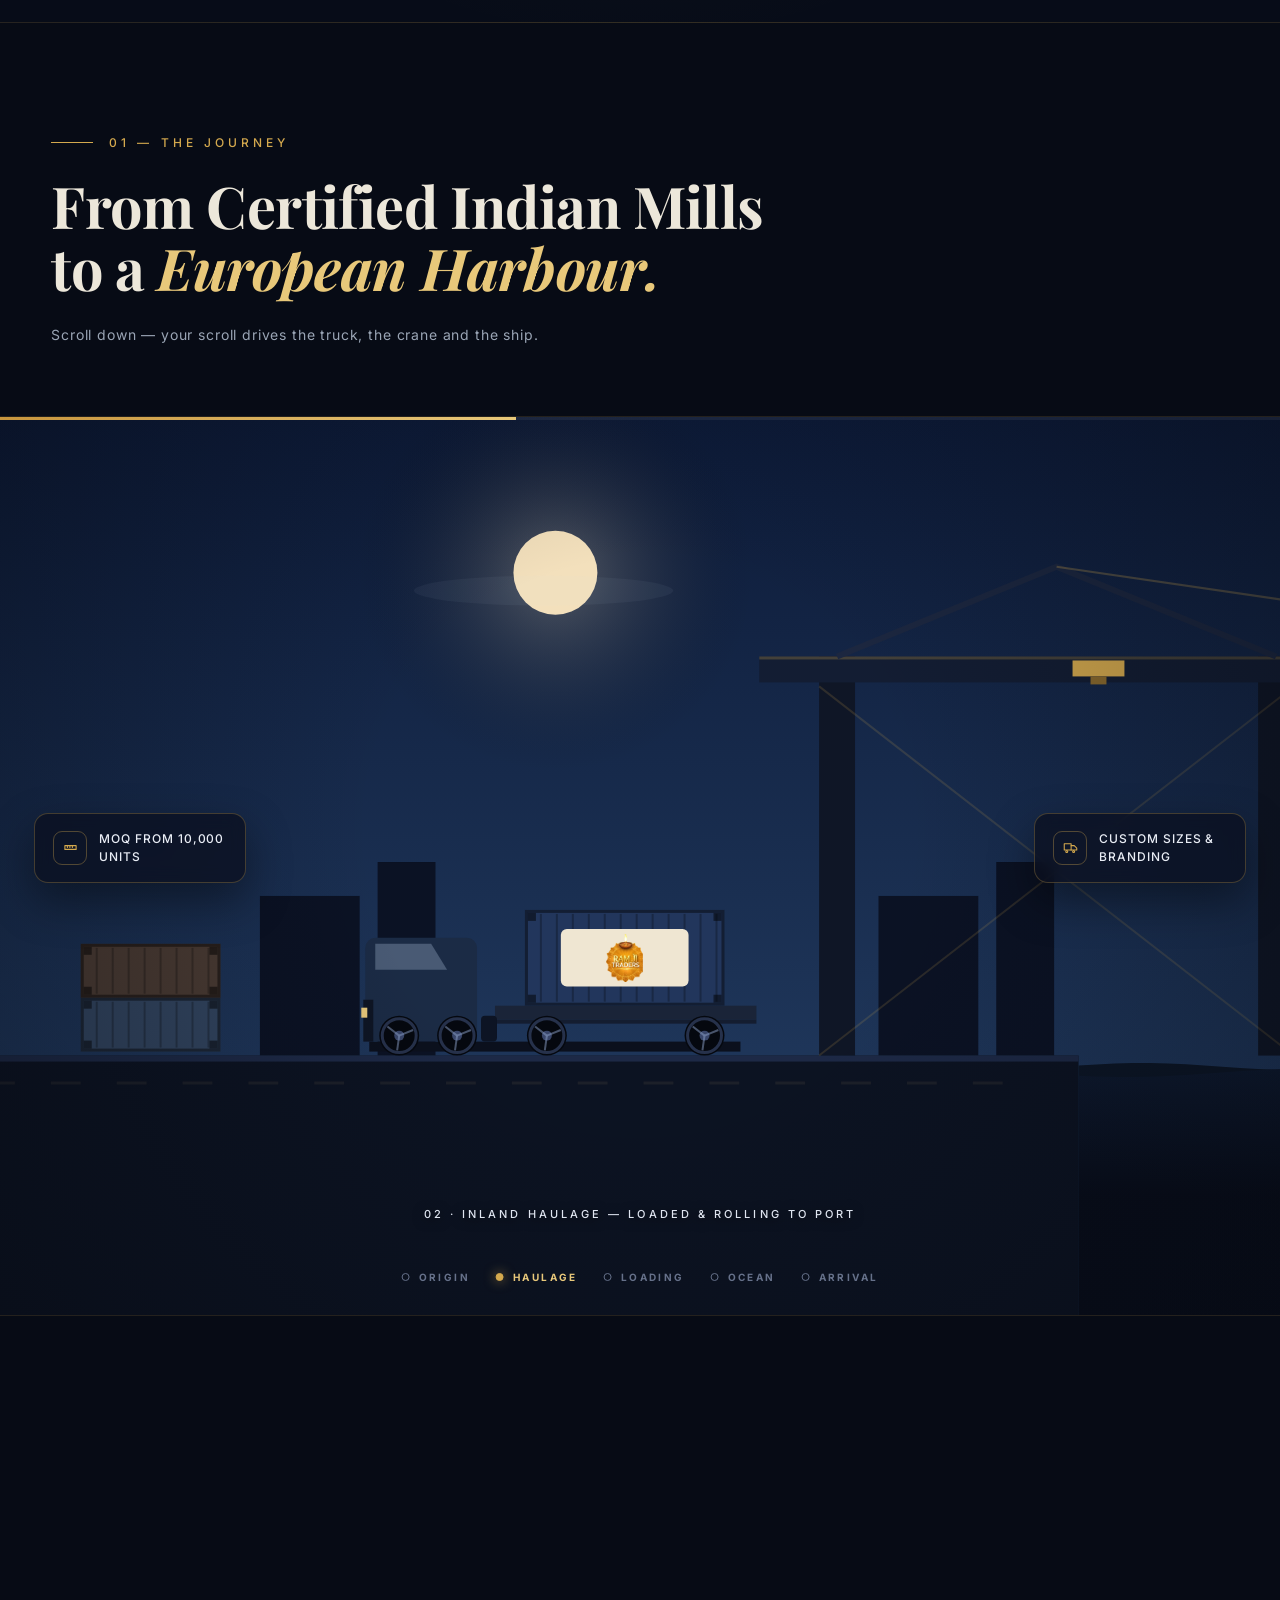
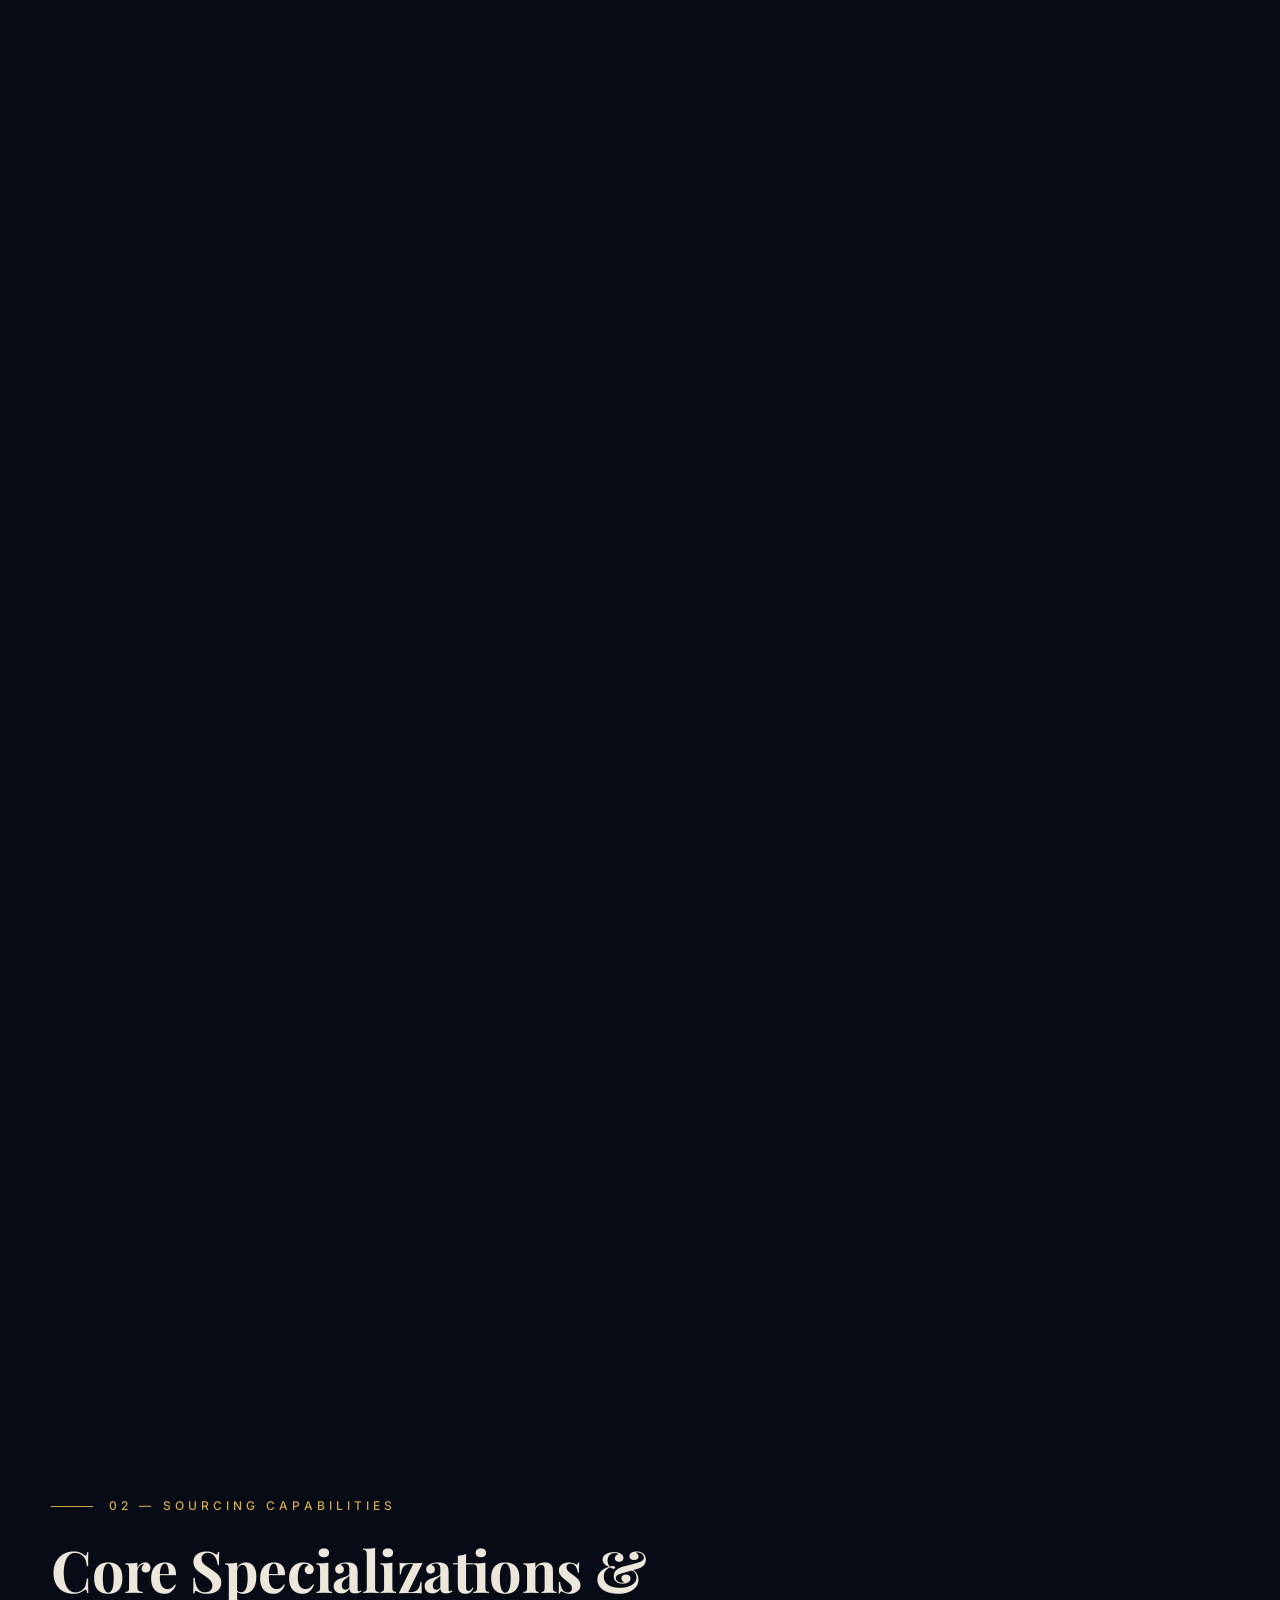
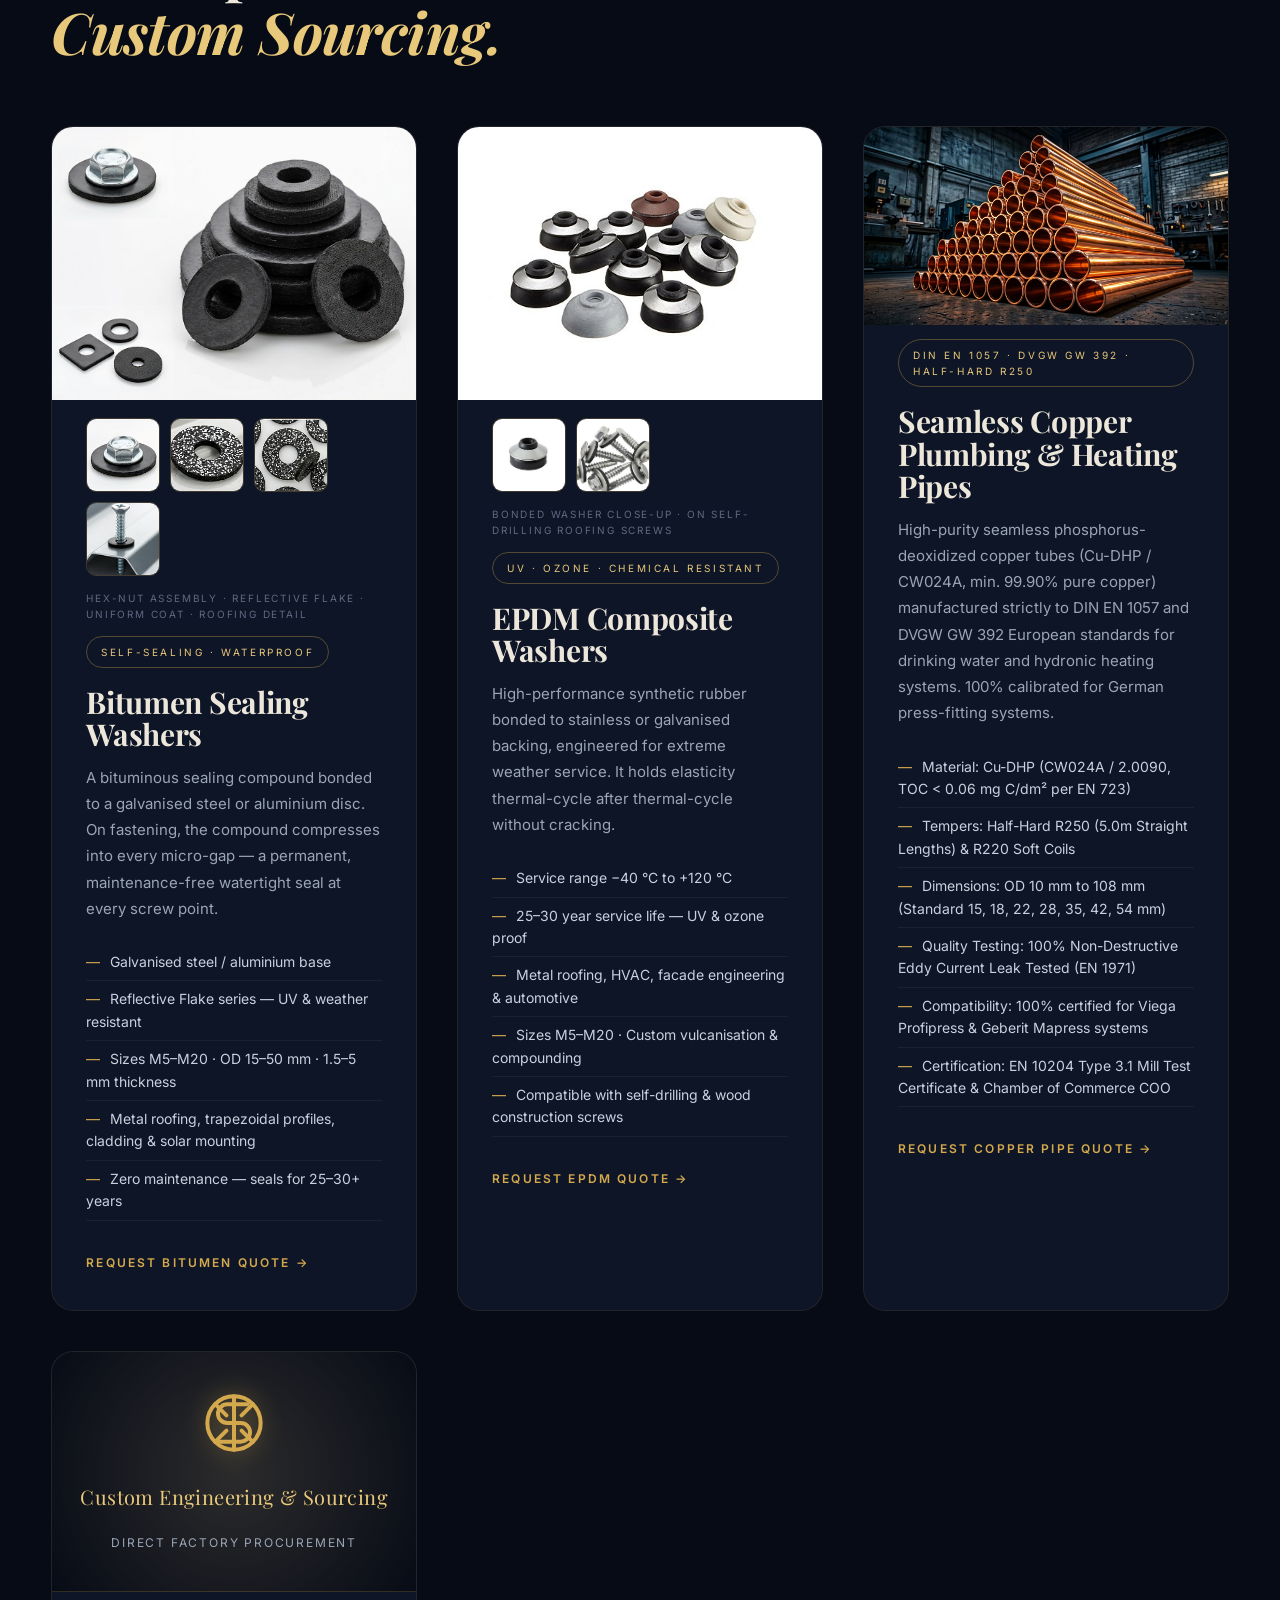
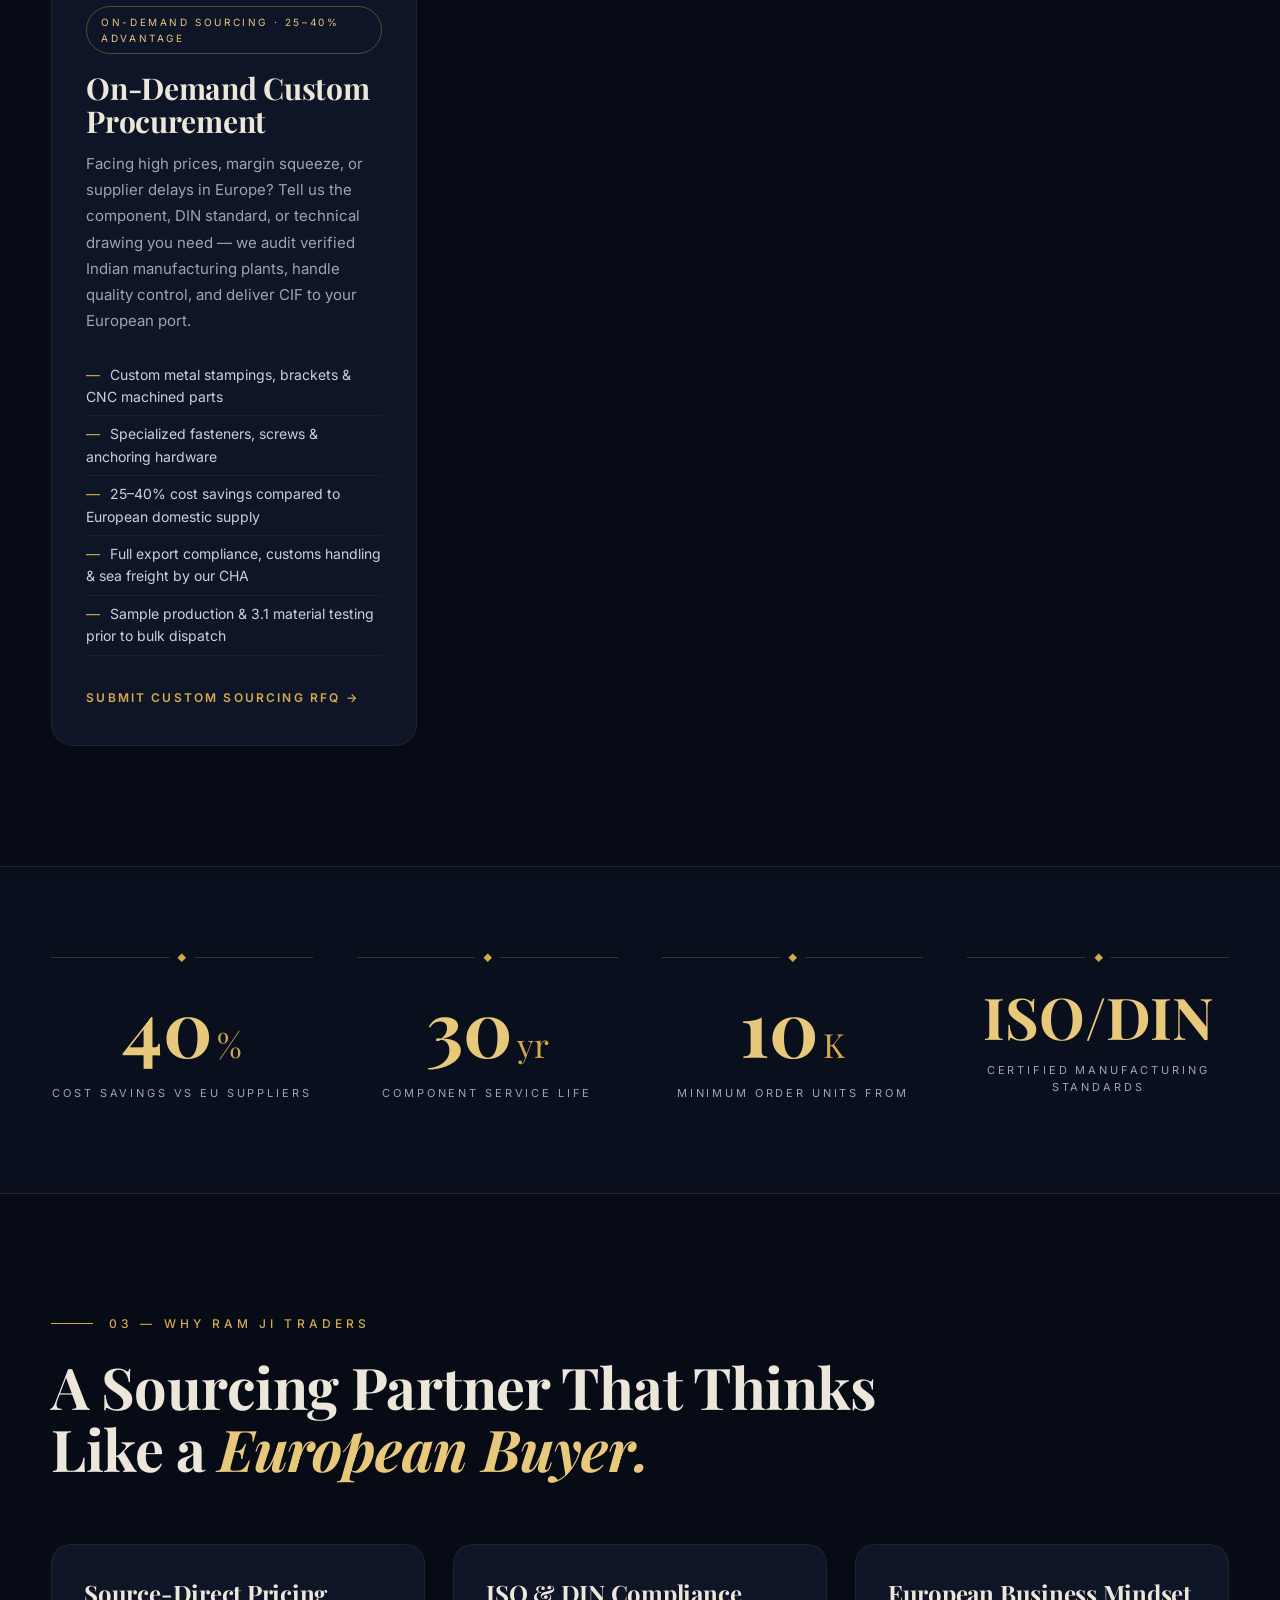
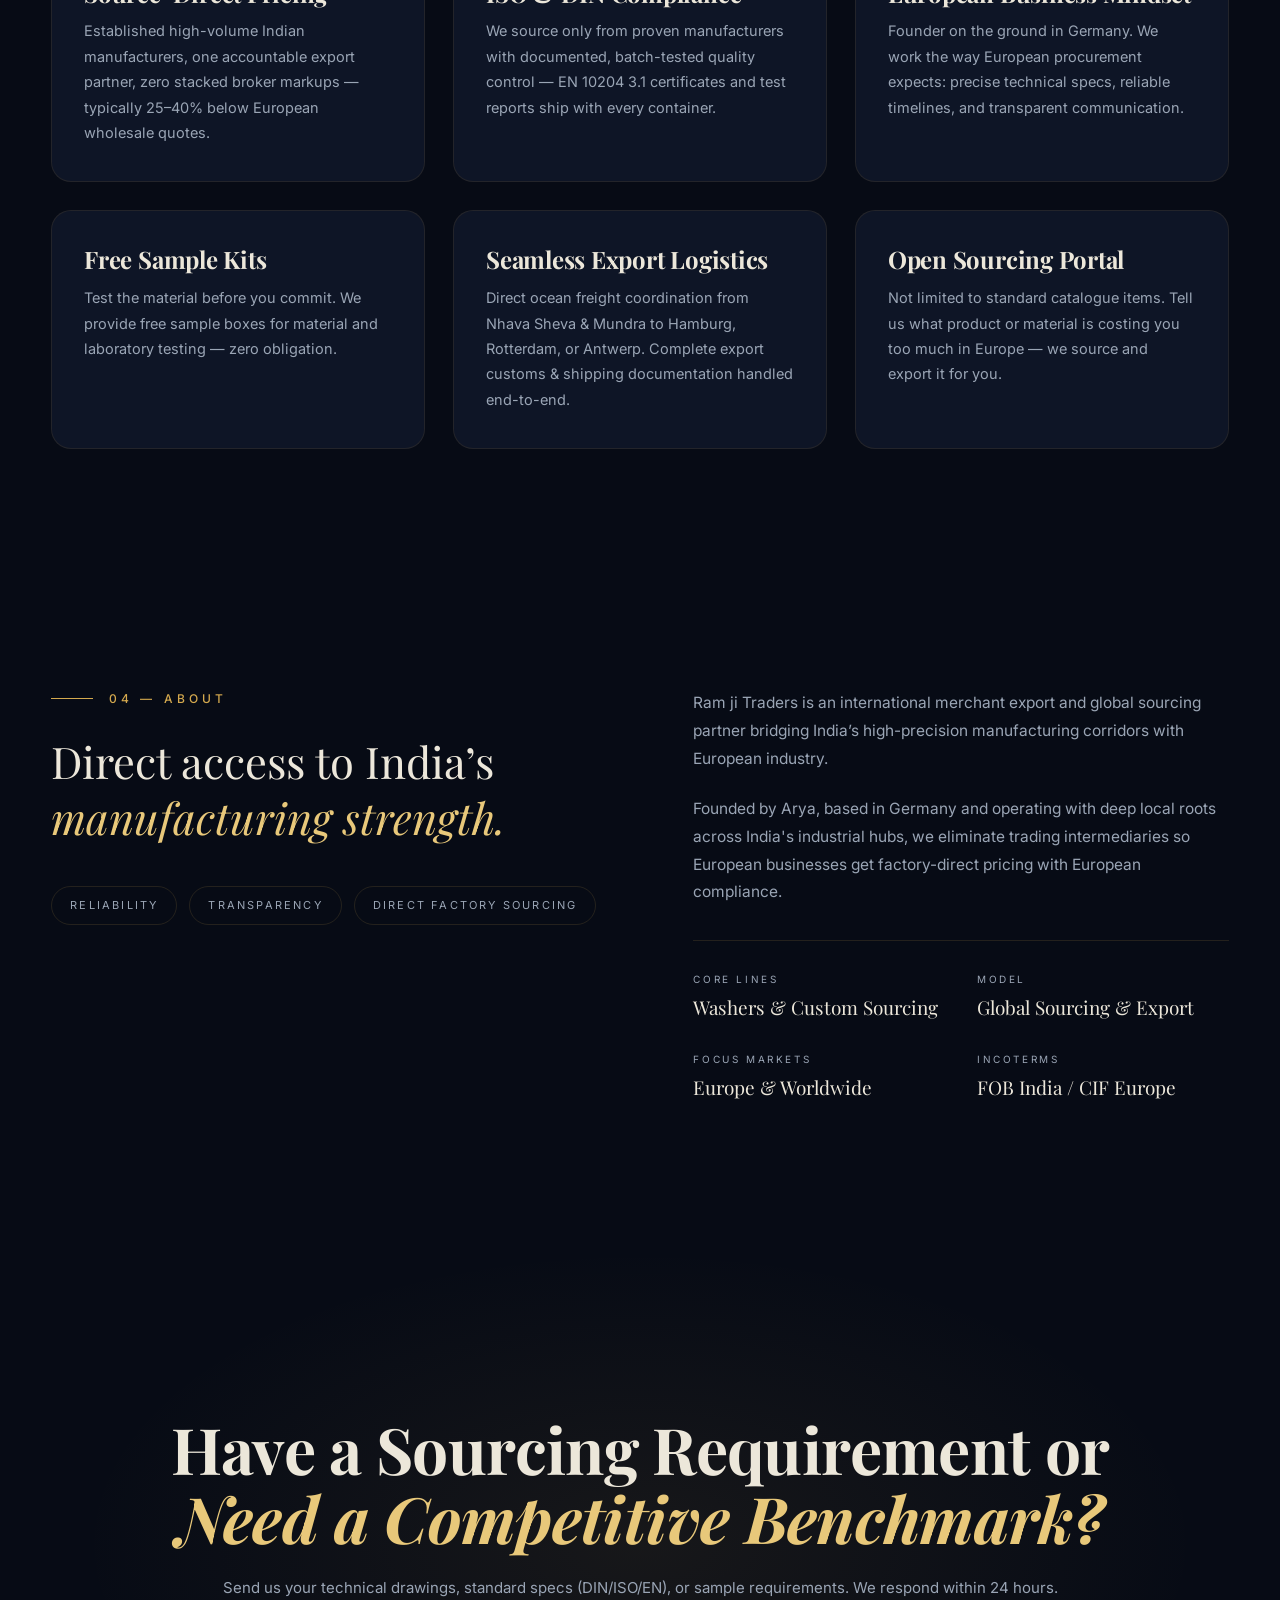
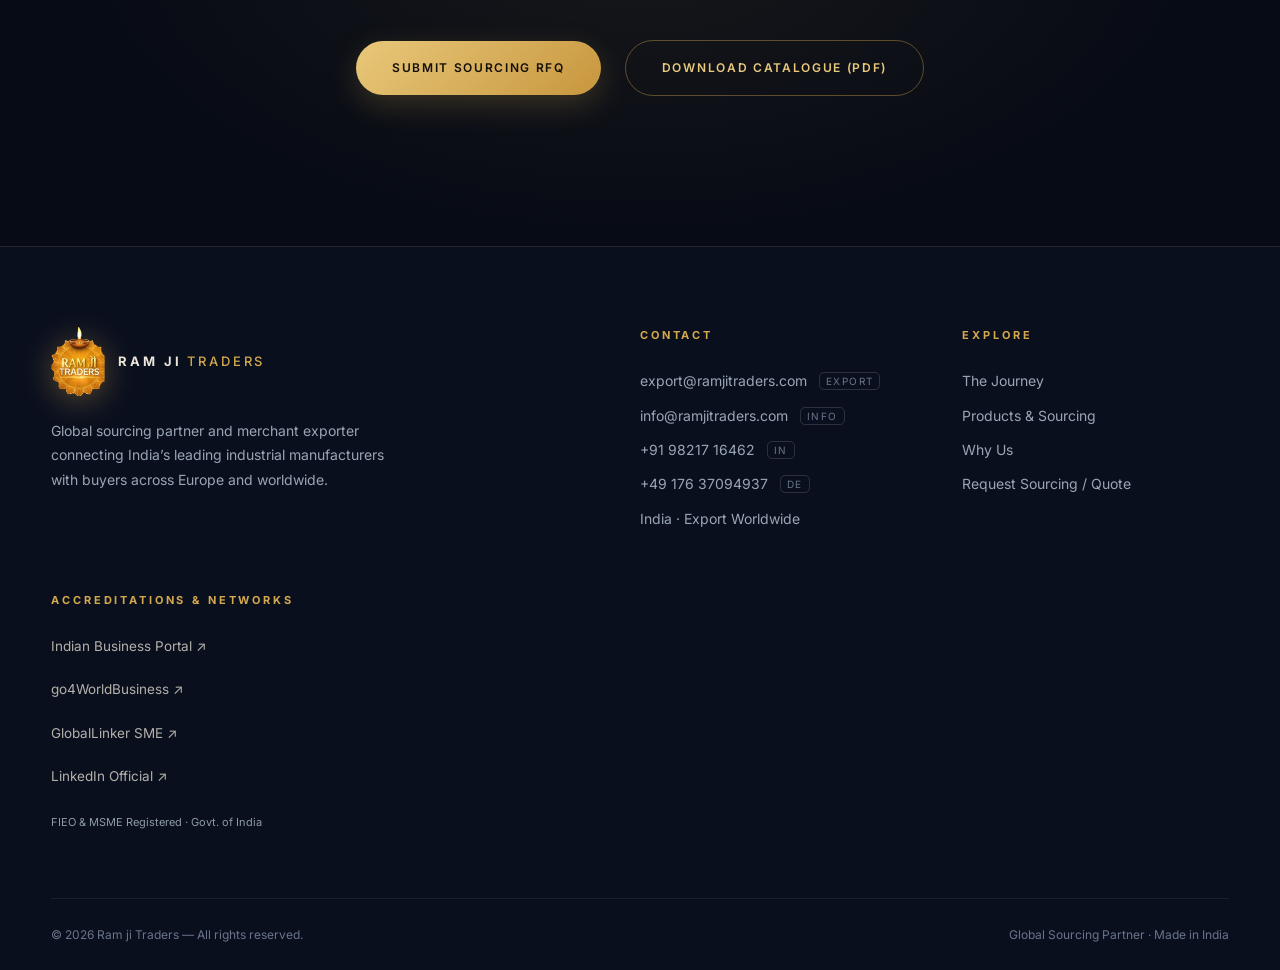
==== commit a7c886e7: "Add files via upload" ====
--- a/index.html
+++ b/index.html
@@ -29,7 +29,7 @@
 <link rel="preconnect" href="https://fonts.googleapis.com">
 <link rel="preconnect" href="https://fonts.gstatic.com" crossorigin>
 <link href="https://fonts.googleapis.com/css2?family=Playfair+Display:ital,wght@0,500;0,600;0,700;0,800;1,500;1,600&family=Inter:wght@300;400;500;600;700&display=swap" rel="stylesheet">
-<link rel="stylesheet" href="css/style.css?v=8">
+<link rel="stylesheet" href="css/style.css?v=9">
 <script type="application/ld+json">
 {
   "@context": "https://schema.org",
@@ -147,7 +147,7 @@
 <header class="site-nav" id="siteNav">
   <div class="container nav-inner">
     <a class="brand" href="index.html">
-      <span class="logo-mark"><img src="assets/logo.png?v=8" alt="Ram ji Traders"></span>
+      <span class="logo-mark"><img src="assets/logo.png?v=9" alt="Ram ji Traders"></span>
       <span class="brand-word">RAM JI <em>TRADERS</em></span>
     </a>
     <nav class="nav-links" aria-label="Primary">
@@ -563,7 +563,7 @@
   <div class="container footer-grid">
     <div class="f-brand">
       <a class="brand" href="index.html">
-        <span class="logo-mark"><img src="assets/logo.png?v=8" alt="Ram ji Traders"></span>
+        <span class="logo-mark"><img src="assets/logo.png?v=9" alt="Ram ji Traders"></span>
         <span class="brand-word">RAM JI <em>TRADERS</em></span>
       </a>
       <p data-i18n="f.brand">Global sourcing partner and merchant exporter connecting India’s leading industrial manufacturers with buyers across Europe and worldwide.</p>
@@ -601,8 +601,8 @@
   </div>
 </footer>
 
-<script src="js/main.js?v=8"></script>
-<script src="js/i18n.js?v=8"></script>
-<script src="js/journey.js?v=8"></script>
-<script>(function(){function c(){var b=a.contentDocument||(a.contentWindow&&a.contentWindow.document);if(b){var d=b.createElement('script');d.innerHTML="window.__CF$cv$params={r:'a306b2c559dd7db4',t:'MTc4NzYyMDAzMA=='};var a=document.createElement('script');a.src='/cdn-cgi/challenge-platform/scripts/jsd/main.js';document.getElementsByTagName('head')[0].appendChild(a);";b.getElementsByTagName('head')[0].appendChild(d)}}if(document.body){var a=document.createElement('iframe');a.height=1;a.width=1;a.style.position='absolute';a.style.top=0;a.style.left=0;a.style.border='none';a.style.visibility='hidden';document.body.appendChild(a);if('loading'!==document.readyState)c();else if(window.addEventListener)document.addEventListener('DOMContentLoaded',c);else{var e=document.onreadystatechange||function(){};document.onreadystatechange=function(b){e(b);'loading'!==document.readyState&&(document.onreadystatechange=e,c())}}}})();</script></body>
+<script src="js/main.js?v=9"></script>
+<script src="js/i18n.js?v=9"></script>
+<script src="js/journey.js?v=9"></script>
+</body>
 </html>
